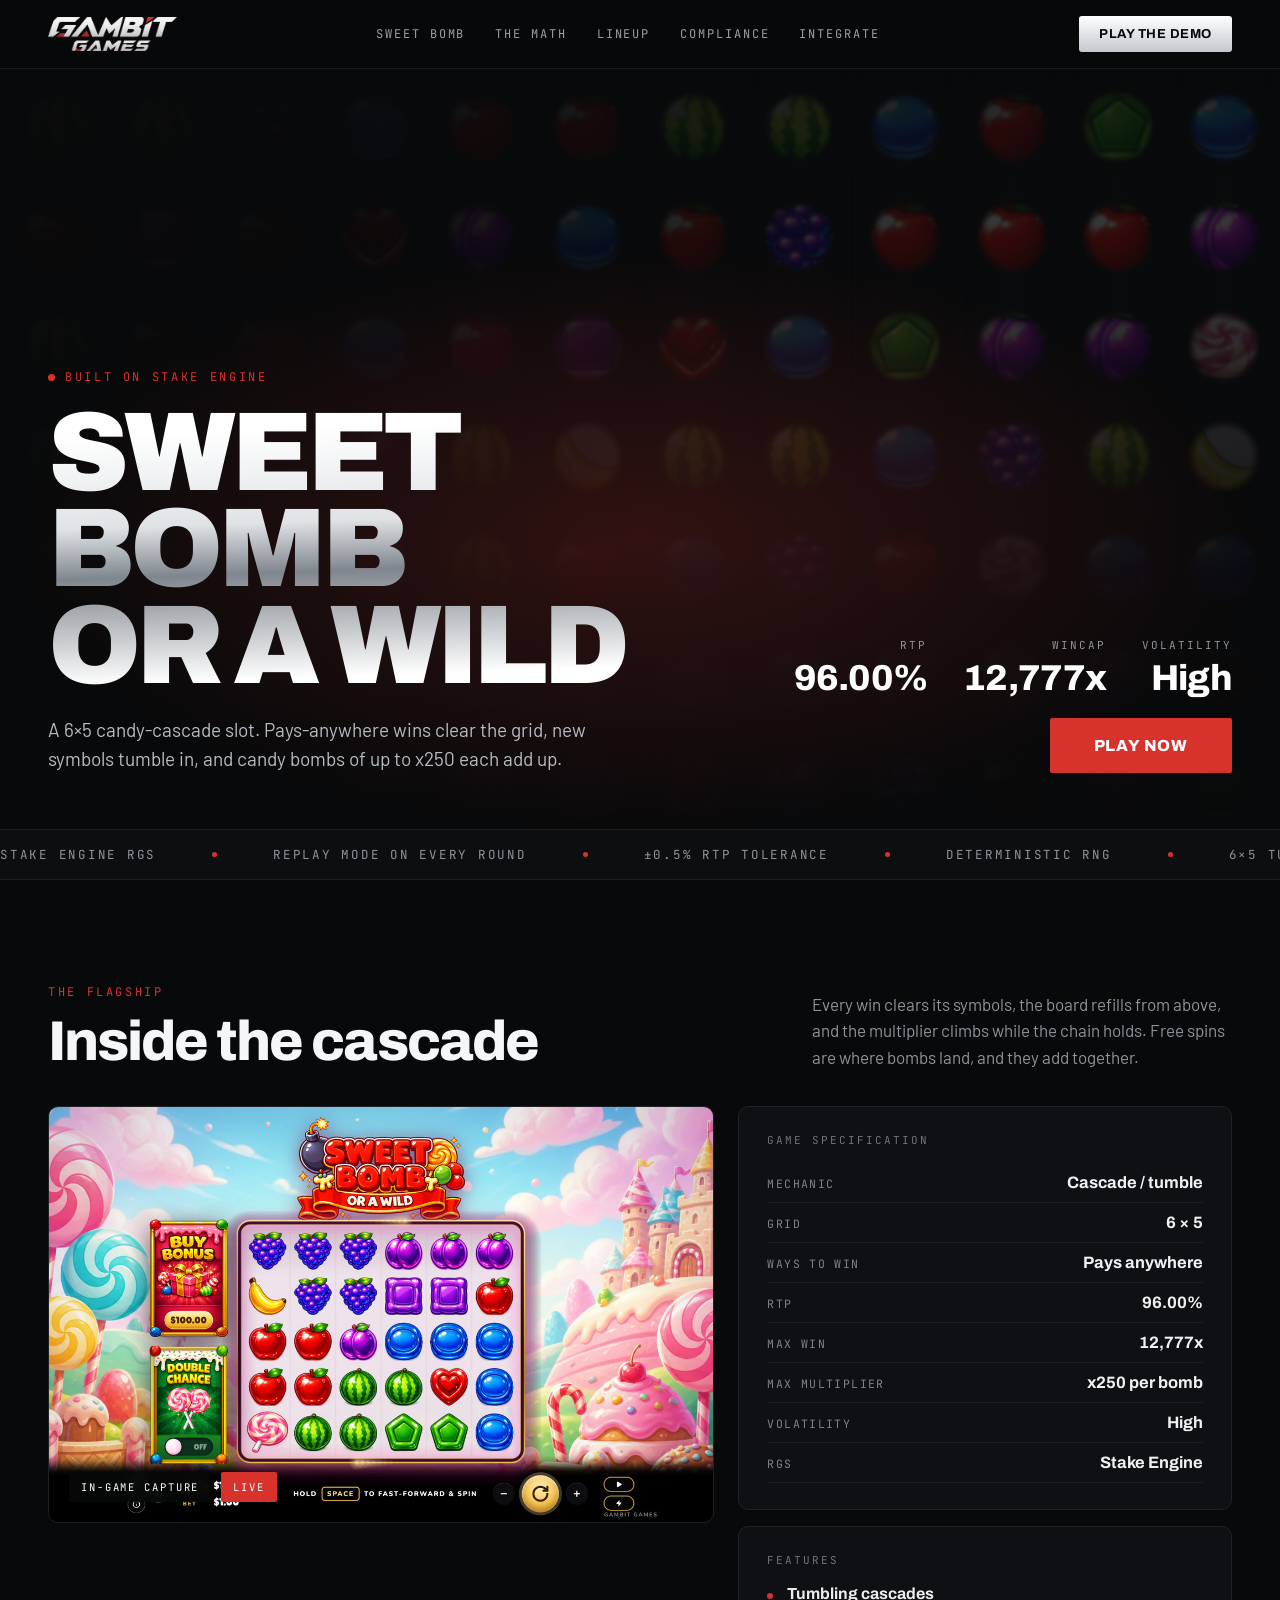
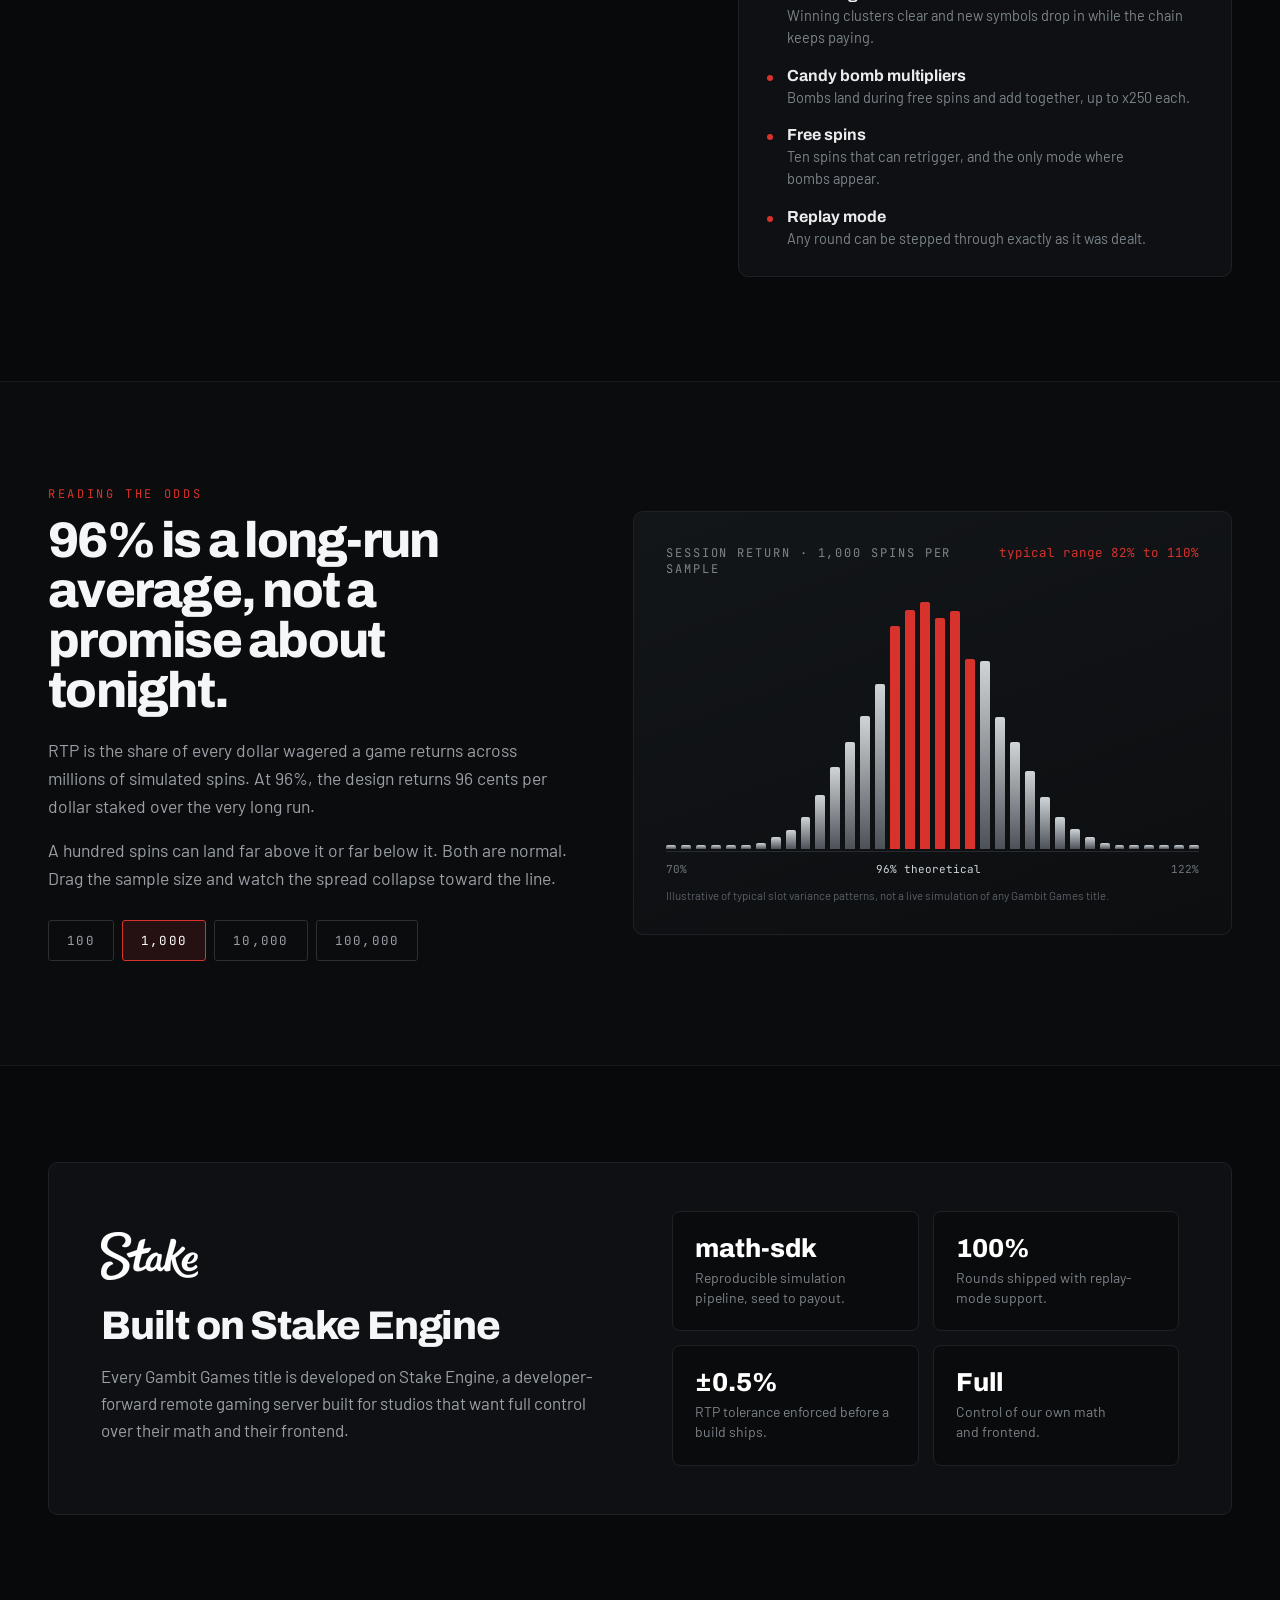
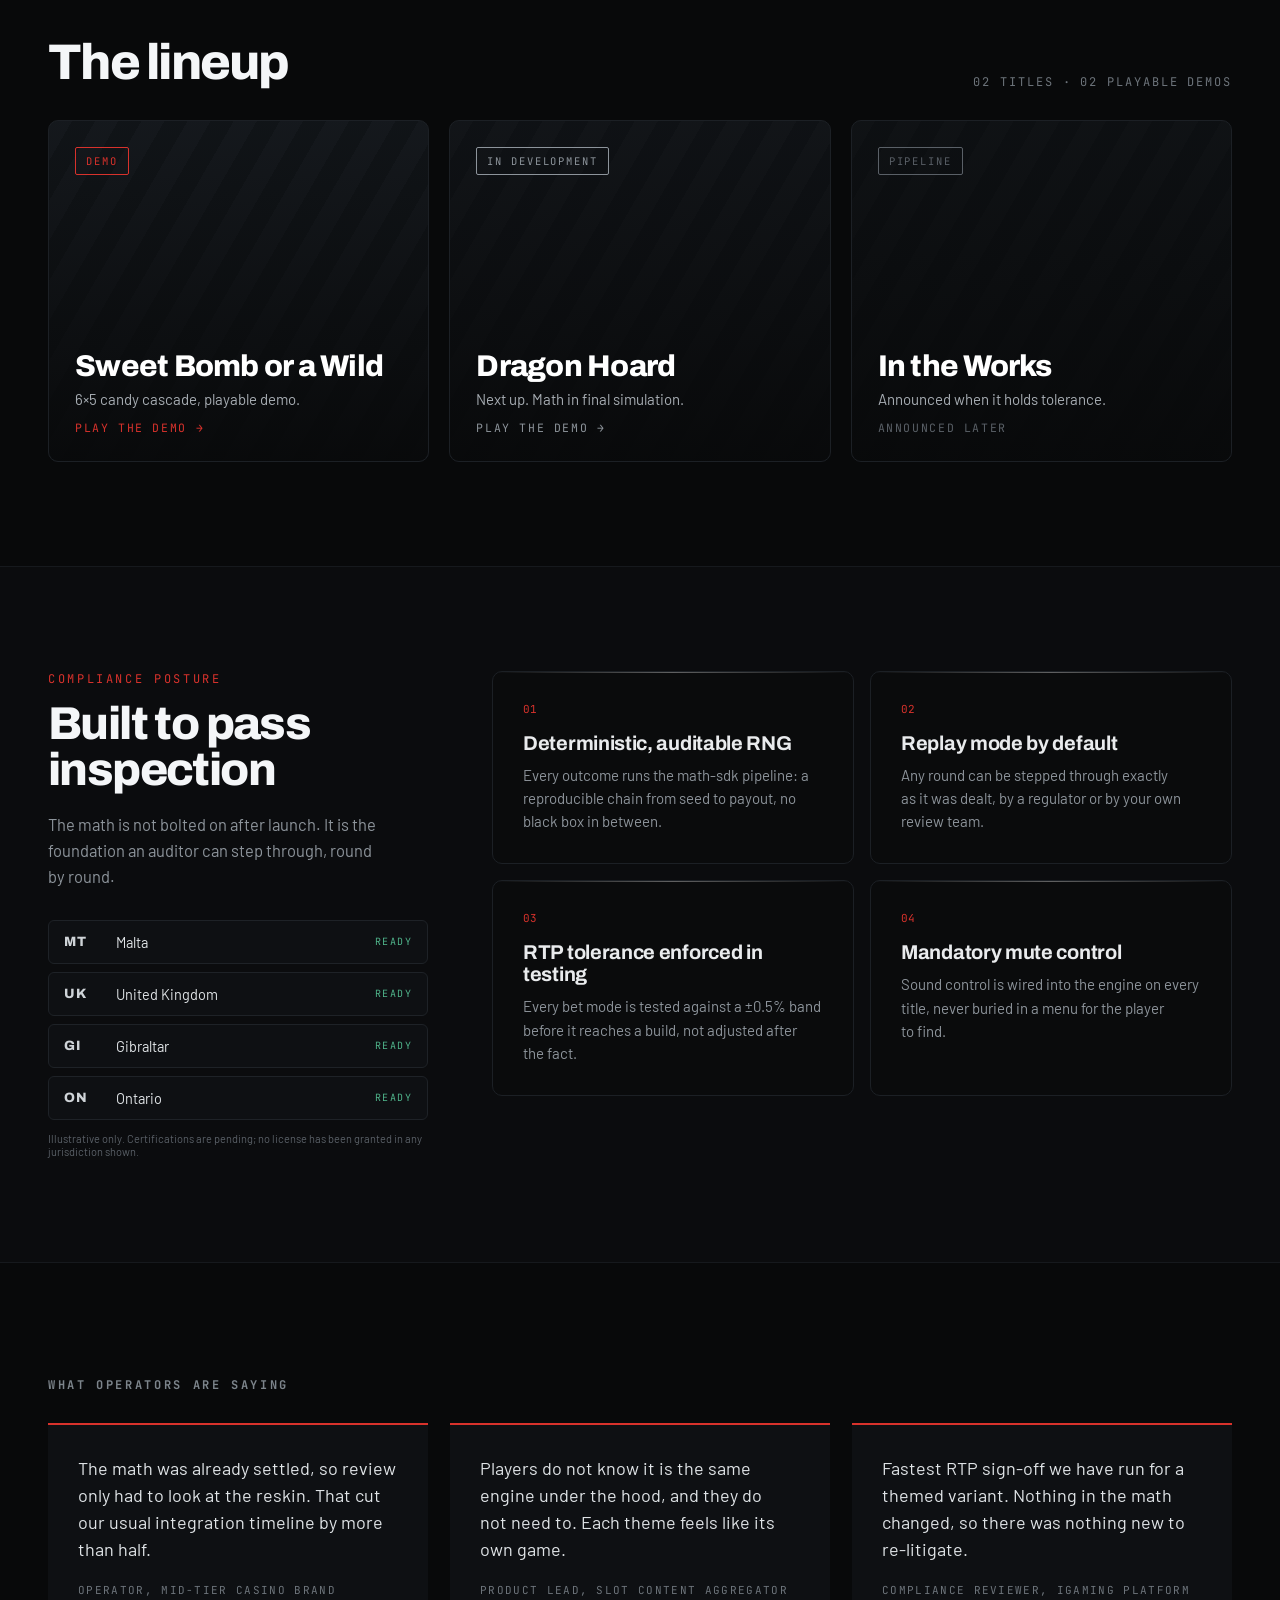
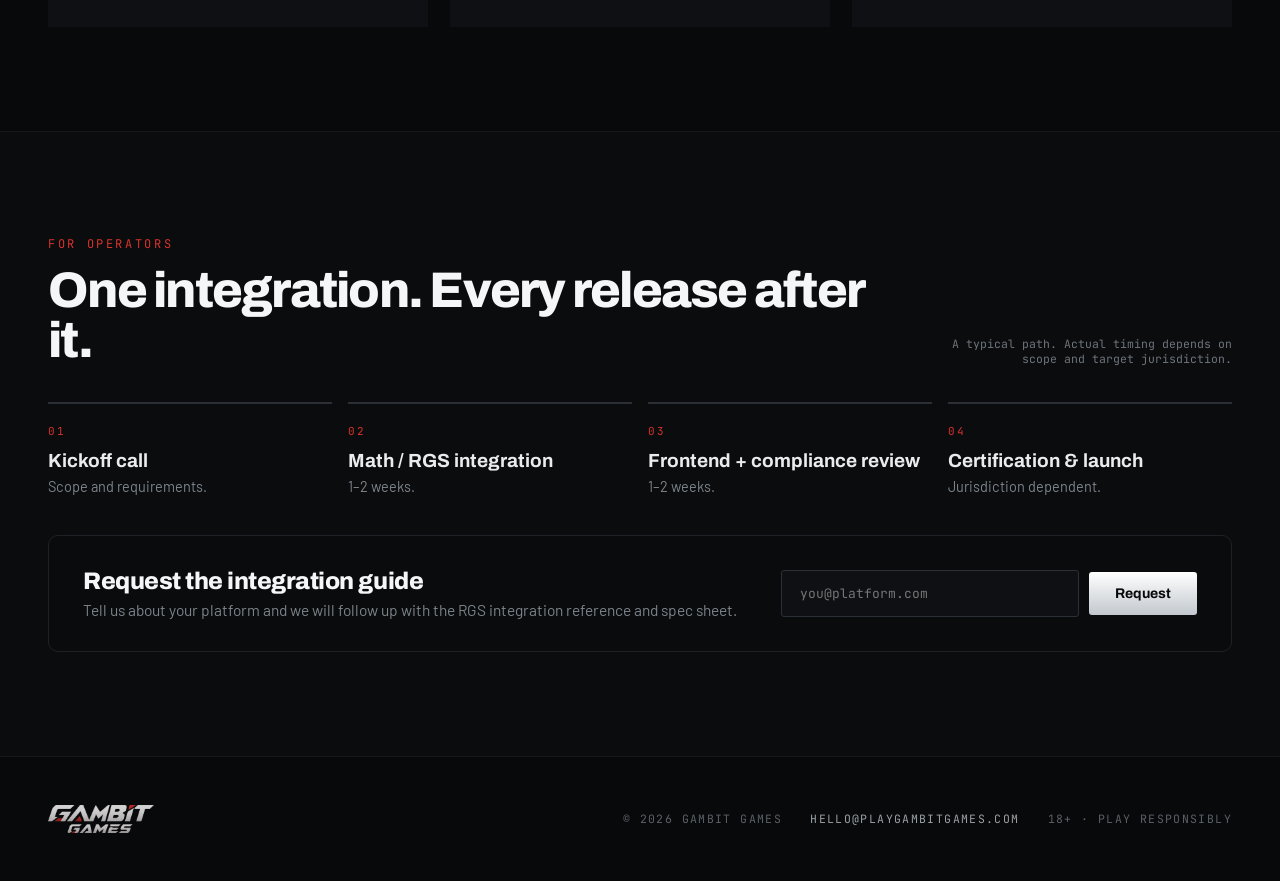
==== index.html @ 7223f5ac "Close the ticker's wide-viewport gap and stop the return range rounding up The marquee wrapped by sh" ====
<!doctype html>
<html lang="en">
<head>
  <meta charset="UTF-8">
  <meta name="viewport" content="width=device-width, initial-scale=1.0">
  <title>Sweet Bomb or a Wild: 6x5 Candy Cascade Slot | Gambit Games</title>
  <meta name="description" content="Gambit Games is a slot studio building on Stake Engine. Play the demo of Sweet Bomb or a Wild, a 6x5 candy cascade slot with 96.00% RTP and a 12,777x max win.">

  <!-- The site serves from the apex domain, so the canonical is pinned to the
       trailing-slash form used in sitemap.xml. -->
  <link rel="canonical" href="https://playgambitgames.com/">

  <meta property="og:title" content="Sweet Bomb or a Wild: 6x5 Candy Cascade Slot | Gambit Games">
  <meta property="og:description" content="Gambit Games is a slot studio building on Stake Engine. Play the demo of Sweet Bomb or a Wild, a 6x5 candy cascade slot with 96.00% RTP and a 12,777x max win.">
  <meta property="og:type" content="website">
  <meta property="og:url" content="https://playgambitgames.com/">
  <meta property="og:site_name" content="Gambit Games">
  <meta property="og:image" content="https://playgambitgames.com/assets/img/og.png">
  <meta property="og:image:width" content="1200">
  <meta property="og:image:height" content="630">
  <meta property="og:image:alt" content="The Gambit Games wordmark on a dark grid, above the line: engineering the next generation of Stake Engine slots.">
  <meta name="twitter:card" content="summary_large_image">
  <meta name="twitter:title" content="Sweet Bomb or a Wild: 6x5 Candy Cascade Slot | Gambit Games">
  <meta name="twitter:description" content="Gambit Games is a slot studio building on Stake Engine. Play the demo of Sweet Bomb or a Wild, a 6x5 candy cascade slot with 96.00% RTP and a 12,777x max win.">
  <meta name="twitter:image" content="https://playgambitgames.com/assets/img/og.png">
  <meta name="twitter:image:alt" content="The Gambit Games wordmark on a dark grid, above the line: engineering the next generation of Stake Engine slots.">
  <link rel="icon" type="image/svg+xml" href="/assets/img/favicon.svg">
  <link rel="icon" type="image/png" sizes="16x16" href="/assets/img/favicon-16.png">
  <link rel="icon" type="image/png" sizes="32x32" href="/assets/img/favicon-32.png">
  <link rel="icon" type="image/png" sizes="48x48" href="/assets/img/favicon-48.png">
  <link rel="apple-touch-icon" sizes="180x180" href="/assets/img/apple-touch-icon.png">
  <link rel="preconnect" href="https://fonts.googleapis.com">
  <link rel="preconnect" href="https://fonts.gstatic.com" crossorigin>

  <!-- LCP preload. Measured with a buffered PerformanceObserver: the largest
       contentful paint is a .reel-sym tile in the hero, whose background is a
       slice of this capture. The preload scanner cannot see it, because the
       URL only appears when the inline script builds the reels, so without
       this hint the request queues behind the render-blocking font sheet. -->
  <link rel="preload" as="image" href="/assets/img/sweet-bomb-live-capture.jpg" fetchpriority="high">

  <link href="https://fonts.googleapis.com/css2?family=Archivo:wght@500;600;700;800;900&family=Barlow:wght@400;500;600&family=JetBrains+Mono:wght@400;500;700&display=swap" rel="stylesheet">
  <style>
    /* ============================================================
       Base
       The design does not set a global box-sizing, so this page
       keeps the default content-box. "max-width:1440px" plus
       "padding:0 48px" therefore means 1440px of content inside
       48px gutters, exactly as the design renders it.
       ============================================================ */
    body { margin:0; background:#08090a; font-family:'Barlow',system-ui,sans-serif; }
    a { color:#d8322c; text-decoration:none; }
    a:hover { color:#f0554f; }
    img { display:block; }

    :focus-visible { outline:2px solid #f0554f; outline-offset:3px; }

    /* Height of the sticky header at each breakpoint. Anchored sections use it
       so a nav jump does not park the section heading underneath the header.
       Affects scroll landing only, never layout. */
    :root { --hdr-h:69px; }
    #game, #odds, #lineup, #compliance, #integrate { scroll-margin-top:calc(var(--hdr-h) + 16px); }

    .vh {
      position:absolute; width:1px; height:1px; margin:-1px; padding:0;
      overflow:hidden; clip:rect(0 0 0 0); clip-path:inset(50%);
      white-space:nowrap; border:0;
    }

    /* ============================================================
       Keyframes
       ============================================================ */
    @keyframes roll { from { transform:translateY(0); } to { transform:translateY(-50%); } }
    @keyframes drift { 0%,100% { transform:translate3d(0,0,0) scale(1); } 50% { transform:translate3d(-3%,2%,0) scale(1.08); } }
    @keyframes rise { from { opacity:0; transform:translateY(26px); } to { opacity:1; transform:translateY(0); } }
    @keyframes blink { 0%,100% { opacity:1; } 50% { opacity:.25; } }
    /* -25% is one of the ticker rail's four identical copies, so the wrap lands
       on itself. Tied to the copy count in the markup: 100 divided by copies. */
    @keyframes marquee { from { transform:translateX(0); } to { transform:translateX(-25%); } }
    @keyframes growbar { from { transform:scaleY(.04); } to { transform:scaleY(1); } }
    @keyframes pop { from { opacity:0; transform:scale(.5); } to { opacity:1; transform:scale(1); } }
    @keyframes sweep { 0% { transform:translateX(-100%); } 100% { transform:translateX(100%); } }

    /* ============================================================
       Shared
       ============================================================ */
    .page { background:#08090a; color:#e9ebed; min-height:100vh; }
    .wrap { max-width:1440px; margin:0 auto; }

    .eyebrow {
      font-family:'JetBrains Mono',monospace; font-size:12px; letter-spacing:.22em;
      text-transform:uppercase; color:#d8322c; margin-bottom:14px;
    }

    /* ============================================================
       SECTION: Nav
       ============================================================ */
    .hdr {
      position:sticky; top:0; z-index:50; background:rgba(8,9,10,.86);
      backdrop-filter:blur(14px); border-bottom:1px solid #16191d;
    }
    .hdr-inner {
      max-width:1440px; margin:0 auto; padding:16px 48px;
      display:flex; align-items:center; justify-content:space-between;
    }
    .hdr-mark { height:34px; width:auto; }
    .nav-links {
      display:flex; gap:30px; font-family:'JetBrains Mono',monospace; font-size:12px;
      letter-spacing:.16em; text-transform:uppercase; color:#9aa0a6;
    }
    .nav-link { color:inherit; }
    .nav-link:hover { color:#ffffff; }
    .nav-cta {
      font-family:'Archivo',sans-serif; font-weight:700; font-size:13px; letter-spacing:.04em;
      text-transform:uppercase; color:#08090a; background:linear-gradient(180deg,#ffffff,#c2c8ce);
      padding:11px 20px; border-radius:3px; transition:transform .25s, box-shadow .25s;
    }
    .nav-cta:hover {
      transform:translateY(-2px); box-shadow:0 12px 30px rgba(255,255,255,.14); color:#08090a;
    }

    /* ============================================================
       SECTION: Hero
       ============================================================ */
    .hero { position:relative; height:760px; overflow:hidden; }
    .hero-reels {
      position:absolute; inset:0; display:grid; grid-template-columns:repeat(12,1fr);
      gap:6px; padding:6px; opacity:.5; filter:blur(1.2px) saturate(.85);
    }
    .reel {
      overflow:hidden; position:relative; background:#0c0f12;
      border-left:1px solid #191d22; border-right:1px solid #191d22;
      box-shadow:inset 0 0 34px rgba(0,0,0,.8);
    }
    .reel-strip { display:flex; flex-direction:column; gap:6px; animation:roll linear infinite; }
    .reel-cell { height:104px; display:grid; place-items:center; background:transparent; }
    .reel-sym {
      background-repeat:no-repeat; border-radius:14px;
      mask-image:radial-gradient(circle at 50% 50%, #000 54%, transparent 72%);
      -webkit-mask-image:radial-gradient(circle at 50% 50%, #000 54%, transparent 72%);
    }
    .hero-veil-a { position:absolute; inset:0; background:linear-gradient(180deg,rgba(8,9,10,.72) 0%,rgba(8,9,10,.5) 24%,rgba(8,9,10,.97) 72%); }
    .hero-veil-b { position:absolute; inset:0; background:linear-gradient(100deg,rgba(8,9,10,.94) 22%,rgba(8,9,10,.55) 48%,rgba(8,9,10,.2) 70%); }
    .hero-veil-c { position:absolute; inset:0; background:radial-gradient(70% 55% at 50% 62%, rgba(216,50,44,.2), transparent 70%); animation:drift 16s ease-in-out infinite; }

    .hero-foot { position:absolute; left:0; right:0; bottom:56px; }
    .hero-inner {
      max-width:1440px; margin:0 auto; padding:0 48px;
      display:flex; align-items:flex-end; justify-content:space-between; gap:48px;
    }
    .hero-copy { animation:rise 1s ease-out both; min-width:0; }
    .hero-eyebrow {
      display:flex; align-items:center; gap:10px; font-family:'JetBrains Mono',monospace;
      font-size:12px; letter-spacing:.22em; text-transform:uppercase; color:#d8322c; margin-bottom:20px;
    }
    .hero-dot { width:7px; height:7px; border-radius:50%; background:#d8322c; animation:blink 1.8s ease-in-out infinite; flex:none; }
    .hero-title {
      margin:0; font-family:'Archivo',sans-serif; font-weight:900; font-size:112px; line-height:.86;
      letter-spacing:-.045em; text-transform:uppercase;
      background:linear-gradient(178deg,#ffffff 10%,#dfe3e6 40%,#7f868d 56%,#ffffff 90%);
      -webkit-background-clip:text; background-clip:text; color:transparent; max-width:820px;
    }
    .hero-sub { margin:22px 0 0; font-size:19px; line-height:1.5; color:#b6bcc2; max-width:560px; text-wrap:pretty; }
    .hero-side { display:flex; flex-direction:column; gap:20px; align-items:flex-end; }
    .hero-stats { display:flex; gap:36px; }
    .hero-stat { text-align:right; }
    .hero-stat-k {
      font-family:'JetBrains Mono',monospace; font-size:11px; letter-spacing:.18em;
      text-transform:uppercase; color:#8d949b; margin-bottom:6px;
    }
    .hero-stat-v { font-family:'Archivo',sans-serif; font-weight:800; font-size:36px; letter-spacing:-.02em; color:#ffffff; }
    .hero-cta {
      font-family:'Archivo',sans-serif; font-weight:800; font-size:16px; letter-spacing:.05em;
      text-transform:uppercase; color:#ffffff; background:#d8322c; padding:19px 44px;
      border-radius:2px; transition:transform .25s, box-shadow .25s; white-space:nowrap;
    }
    .hero-cta:hover { transform:translateY(-3px); box-shadow:0 18px 44px rgba(216,50,44,.42); color:#ffffff; }

    /* ============================================================
       SECTION: Ticker
       ============================================================ */
    .ticker { background:#0c0e10; border-top:1px solid #1a1d21; border-bottom:1px solid #1a1d21; overflow:hidden; padding:16px 0; }
    .ticker-rail { display:flex; gap:0; width:max-content; animation:marquee 48s linear infinite; }
    .ticker-item {
      display:flex; align-items:center; gap:56px; padding-right:56px;
      font-family:'JetBrains Mono',monospace; font-size:12.5px; letter-spacing:.14em;
      text-transform:uppercase; color:#8d949b; white-space:nowrap;
    }
    .ticker-dot { width:5px; height:5px; background:#d8322c; border-radius:50%; display:inline-block; flex:none; }

    /* ============================================================
       SECTION: Featured game
       ============================================================ */
    .sec-game { padding:104px 48px; }
    .game-head { display:flex; align-items:flex-end; justify-content:space-between; margin-bottom:36px; gap:48px; }
    .game-head-l { min-width:0; }
    .game-h2 { margin:0; font-family:'Archivo',sans-serif; font-weight:800; font-size:56px; line-height:1; letter-spacing:-.035em; color:#f4f6f8; }
    .game-head-p { margin:0; font-size:17px; line-height:1.55; color:#8d949b; max-width:420px; text-wrap:pretty; }
    .game-grid { display:grid; grid-template-columns:1.35fr 1fr; gap:24px; align-items:stretch; }
    .game-shot {
      position:relative; border:1px solid #1e2227; border-radius:10px; overflow:hidden;
      background:#0c0e10; aspect-ratio:1200/750; align-self:start;
    }
    .game-shot img { width:100%; height:100%; object-fit:contain; }
    .shot-tags { position:absolute; left:20px; bottom:20px; display:flex; gap:10px; align-items:center; }
    .shot-tag {
      font-family:'JetBrains Mono',monospace; font-size:10.5px; letter-spacing:.18em;
      text-transform:uppercase; color:#ffffff; background:rgba(8,9,10,.78);
      backdrop-filter:blur(6px); padding:8px 12px; border-radius:2px;
    }
    .shot-tag--live { background:#d8322c; backdrop-filter:none; }
    .game-side { display:flex; flex-direction:column; gap:16px; }
    .card { border:1px solid #1e2227; border-radius:10px; background:#0e1013; padding:26px 28px; }
    .card-label {
      font-family:'JetBrains Mono',monospace; font-size:11px; letter-spacing:.18em;
      text-transform:uppercase; color:#6d747b;
    }
    .spec-card .card-label { margin-bottom:16px; }
    .spec-rows { display:flex; flex-direction:column; }
    .spec-row { display:flex; justify-content:space-between; align-items:baseline; border-bottom:1px solid #191d21; padding:11px 0; gap:16px; }
    .spec-k { font-family:'JetBrains Mono',monospace; font-size:11.5px; letter-spacing:.12em; text-transform:uppercase; color:#7c848b; }
    .spec-v { font-family:'Archivo',sans-serif; font-weight:700; font-size:16.5px; color:#eef0f2; }
    .feat-card { flex:1; display:flex; flex-direction:column; gap:18px; }
    .feat { display:grid; grid-template-columns:auto 1fr; gap:14px; align-items:start; }
    .feat-dot { width:6px; height:6px; border-radius:50%; background:#d8322c; margin-top:8px; }
    .feat-t { font-family:'Archivo',sans-serif; font-weight:700; font-size:16px; color:#e9ebed; margin-bottom:3px; }
    .feat-d { font-size:14.5px; line-height:1.5; color:#7c848b; text-wrap:pretty; }

    /* ============================================================
       SECTION: Reading the odds
       ============================================================ */
    .sec-odds { background:#0b0c0e; border-top:1px solid #16191d; border-bottom:1px solid #16191d; }
    .odds-inner { padding:104px 48px; display:grid; grid-template-columns:1fr 1.15fr; gap:64px; align-items:center; }
    .odds-h2 { margin:0 0 20px; font-family:'Archivo',sans-serif; font-weight:800; font-size:50px; line-height:1; letter-spacing:-.035em; color:#f4f6f8; }
    .odds-p { margin:0 0 16px; font-size:17.5px; line-height:1.6; color:#9aa0a6; text-wrap:pretty; }
    .odds-p--last { margin:0 0 28px; }
    .picker { display:flex; gap:8px; flex-wrap:wrap; }
    .pick {
      font-family:'JetBrains Mono',monospace; font-size:12.5px; letter-spacing:.1em;
      padding:11px 18px; border-radius:3px; cursor:pointer;
      border:1px solid #2b3036; background:transparent; color:#9aa0a6;
      transition:border-color .25s;
    }
    .pick.is-on { border-color:#d8322c; background:rgba(216,50,44,.12); color:#ffffff; }
    .pick:hover { border-color:#6a7178; }
    .pick.is-on:hover { border-color:#d8322c; }

    .chart { border:1px solid #1e2227; border-radius:10px; background:linear-gradient(160deg,#131619,#0c0e10); padding:32px; }
    .chart-head { display:flex; justify-content:space-between; align-items:baseline; margin-bottom:22px; gap:16px; }
    .chart-head-l { font-family:'JetBrains Mono',monospace; font-size:12px; letter-spacing:.16em; text-transform:uppercase; color:#7c848b; }
    .chart-head-r { font-family:'JetBrains Mono',monospace; font-size:12.5px; color:#d8322c; white-space:nowrap; }
    .bars { height:250px; display:flex; align-items:flex-end; gap:5px; border-bottom:1px solid #262b31; padding-bottom:2px; }
    .bar { flex:1; border-radius:2px 2px 0 0; transition:height 1.5s cubic-bezier(.37,0,.28,1), background 1.5s ease; }
    .chart-axis { display:flex; justify-content:space-between; font-family:'JetBrains Mono',monospace; font-size:11px; color:#6d747b; margin-top:10px; }
    .chart-axis-mid { color:#cfd4d8; }
    .chart-note { margin-top:12px; font-size:11.5px; color:#5a6067; text-wrap:pretty; }

    /* ============================================================
       SECTION: Stake Engine
       ============================================================ */
    .sec-engine { padding:96px 48px; }
    .engine-card {
      display:grid; grid-template-columns:1fr 1fr; gap:64px; align-items:center;
      border:1px solid #1e2227; border-radius:10px; background:#0e1013; padding:48px 52px;
    }
    .engine-logo { height:48px; width:auto; margin-bottom:26px; }
    .engine-h2 { margin:0 0 16px; font-family:'Archivo',sans-serif; font-weight:800; font-size:40px; line-height:1.02; letter-spacing:-.03em; color:#f4f6f8; }
    .engine-p { margin:0; font-size:17px; line-height:1.6; color:#9aa0a6; text-wrap:pretty; }
    .engine-facts { display:grid; grid-template-columns:1fr 1fr; gap:14px; }
    .fact { border:1px solid #1e2227; border-radius:8px; background:#0a0b0c; padding:22px; transition:transform .3s, border-color .3s; }
    .fact:hover { transform:translateY(-4px); border-color:#3a4046; }
    .fact-v { font-family:'Archivo',sans-serif; font-weight:800; font-size:26px; color:#ffffff; margin-bottom:6px; }
    .fact-k { font-size:14px; line-height:1.45; color:#7c848b; text-wrap:pretty; }

    /* ============================================================
       SECTION: Lineup
       ============================================================ */
    .sec-lineup { padding:24px 48px 104px; }
    .lineup-head { display:flex; align-items:flex-end; justify-content:space-between; margin-bottom:30px; gap:24px; }
    .lineup-h2 { margin:0; font-family:'Archivo',sans-serif; font-weight:800; font-size:50px; letter-spacing:-.035em; color:#f4f6f8; }
    .lineup-count { font-family:'JetBrains Mono',monospace; font-size:12px; letter-spacing:.16em; text-transform:uppercase; color:#6d747b; }
    .lineup-grid { display:grid; grid-template-columns:repeat(3,1fr); gap:20px; }
    .lineup-card {
      position:relative; height:340px; border-radius:10px; overflow:hidden;
      border:1px solid #1c2025;
      transition:transform .35s cubic-bezier(.2,.8,.3,1), border-color .35s;
    }
    /* Only cards that actually link anywhere get the pointer, so the pipeline
       card does not advertise a click it cannot honour. color:inherit, repeated
       on :hover, keeps the global "a" and "a:hover" rules from repainting the
       card contents red. */
    a.lineup-card { display:block; cursor:pointer; color:inherit; }
    a.lineup-card:hover { color:inherit; }
    .lineup-card:hover { transform:translateY(-8px); border-color:#4a5158; }
    .lineup-veil { position:absolute; inset:0; background:linear-gradient(180deg,rgba(8,9,10,.15),rgba(8,9,10,.95)); }
    .lineup-body {
      position:relative; padding:26px; height:100%; box-sizing:border-box;
      display:flex; flex-direction:column; justify-content:space-between;
    }
    .lineup-tag {
      align-self:flex-start; font-family:'JetBrains Mono',monospace; font-size:10.5px;
      letter-spacing:.18em; text-transform:uppercase; border:1px solid currentColor;
      padding:6px 10px; border-radius:2px;
    }
    .lineup-t { margin:0 0 8px; font-family:'Archivo',sans-serif; font-weight:800; font-size:30px; letter-spacing:-.025em; color:#ffffff; }
    .lineup-d { margin:0 0 12px; font-size:15px; color:#a7adb3; text-wrap:pretty; }
    .lineup-cta { font-family:'JetBrains Mono',monospace; font-size:11.5px; letter-spacing:.14em; text-transform:uppercase; }

    /* ============================================================
       SECTION: Compliance
       ============================================================ */
    .sec-comp { background:#0b0c0e; border-top:1px solid #16191d; border-bottom:1px solid #16191d; }
    .comp-inner { padding:104px 48px; }
    .comp-grid { display:grid; grid-template-columns:380px 1fr; gap:64px; }
    .comp-h2 { margin:0 0 18px; font-family:'Archivo',sans-serif; font-weight:800; font-size:46px; line-height:1; letter-spacing:-.035em; color:#f4f6f8; }
    .comp-p { margin:0; font-size:16.5px; line-height:1.6; color:#8d949b; text-wrap:pretty; }
    .certs { margin-top:30px; display:flex; flex-direction:column; gap:8px; }
    .cert {
      display:grid; grid-template-columns:38px 1fr auto; align-items:center; gap:14px;
      border:1px solid #1e2227; border-radius:6px; padding:12px 15px; background:#0e1013;
      transition:border-color .3s;
    }
    .cert:hover { border-color:#3a4046; }
    .cert-code { font-family:'Archivo',sans-serif; font-weight:800; font-size:13.5px; letter-spacing:.06em; color:#cfd4d8; }
    .cert-name { font-size:14.5px; color:#dfe3e6; }
    .cert-ready { font-family:'JetBrains Mono',monospace; font-size:10px; letter-spacing:.14em; text-transform:uppercase; color:#4fb38a; }
    .comp-note { margin-top:12px; font-size:11px; color:#5a6067; text-wrap:pretty; }
    .pillars { display:grid; grid-template-columns:1fr 1fr; gap:16px; align-content:start; }
    .pillar {
      border:1px solid #1c2025; border-radius:10px; background:#0a0b0c; padding:30px;
      position:relative; overflow:hidden; transition:transform .3s, border-color .3s;
    }
    .pillar:hover { transform:translateY(-4px); border-color:#3a4046; }
    .pillar-sweep {
      position:absolute; top:0; left:0; right:0; height:1px;
      background:linear-gradient(90deg,transparent,rgba(255,255,255,.35),transparent);
      animation:sweep 3.6s linear infinite;
    }
    .pillar-n { font-family:'JetBrains Mono',monospace; font-size:11px; color:#d8322c; margin-bottom:16px; }
    .pillar-t { margin:0 0 10px; font-family:'Archivo',sans-serif; font-weight:700; font-size:20px; letter-spacing:-.015em; color:#e9ebed; }
    .pillar-d { margin:0; font-size:15px; line-height:1.55; color:#8d949b; text-wrap:pretty; }

    /* ============================================================
       SECTION: Operators
       ============================================================ */
    .sec-ops { padding:104px 48px; }
    .ops-label { font-family:'JetBrains Mono',monospace; font-size:12px; letter-spacing:.22em; text-transform:uppercase; color:#7c848b; margin-bottom:30px; }
    .ops-grid { display:grid; grid-template-columns:repeat(3,1fr); gap:22px; }
    .quote {
      border-top:2px solid #d8322c; background:#0e1013; padding:30px;
      display:flex; flex-direction:column; gap:20px; margin:0;
      transition:background .3s, transform .3s;
    }
    .quote:hover { background:#131619; transform:translateY(-4px); }
    .quote-t { margin:0; font-size:18px; line-height:1.5; color:#dfe3e6; text-wrap:pretty; }
    .quote-a { font-family:'JetBrains Mono',monospace; font-size:11px; letter-spacing:.12em; text-transform:uppercase; color:#6d747b; }

    /* ============================================================
       SECTION: Integrate
       ============================================================ */
    .sec-int { background:#0b0c0e; border-top:1px solid #16191d; }
    .int-inner { padding:104px 48px; }
    .int-head { display:flex; align-items:flex-end; justify-content:space-between; margin-bottom:36px; gap:48px; }
    .int-head-l { min-width:0; }
    .int-h2 { margin:0; font-family:'Archivo',sans-serif; font-weight:800; font-size:50px; line-height:1; letter-spacing:-.035em; color:#f4f6f8; }
    .int-head-note { font-family:'JetBrains Mono',monospace; font-size:11.5px; color:#6d747b; max-width:280px; text-align:right; }
    .int-steps { display:grid; grid-template-columns:repeat(4,1fr); gap:16px; margin-bottom:40px; }
    .step { border-top:2px solid #2b3036; padding:20px 0 0; transition:border-color .3s; }
    .step:hover { border-color:#d8322c; }
    .step-n { font-family:'JetBrains Mono',monospace; font-size:11px; letter-spacing:.16em; color:#d8322c; margin-bottom:12px; }
    .step-t { margin:0 0 6px; font-family:'Archivo',sans-serif; font-weight:700; font-size:19px; color:#e9ebed; }
    .step-d { margin:0; font-size:14.5px; color:#7c848b; }
    .int-card {
      display:grid; grid-template-columns:1fr auto; gap:32px; align-items:center;
      border:1px solid #1e2227; border-radius:10px; background:#0a0b0c; padding:32px 34px;
    }
    .int-card-h3 { margin:0 0 6px; font-family:'Archivo',sans-serif; font-weight:800; font-size:24px; letter-spacing:-.02em; color:#f4f6f8; }
    .int-card-p { margin:0; font-size:15.5px; color:#7c848b; }
    .int-form { display:flex; gap:10px; align-items:center; margin:0; }
    .int-input {
      border:1px solid #2b3036; background:#0e1013; border-radius:3px; padding:14px 18px;
      font-family:'JetBrains Mono',monospace; font-size:13px; color:#e9ebed;
      min-width:260px;
    }
    .int-input:focus { border-color:#6a7178; }
    .int-input:focus-visible { border-color:#6a7178; }
    .int-btn {
      font-family:'Archivo',sans-serif; font-weight:700; font-size:14px; color:#08090a;
      background:linear-gradient(180deg,#ffffff,#c2c8ce); padding:14px 26px; border-radius:3px;
      cursor:pointer; transition:transform .25s; border:0; white-space:nowrap;
    }
    .int-btn:hover { transform:translateY(-2px); }
    /* The handoff confirmation is a third child of the card spanning both of its
       columns, so it can never widen the auto-sized form column. It stays
       display:none until the mail client is opened, so the card at rest is the
       design untouched. */
    .int-status {
      grid-column:1 / -1; margin:0;
      font-family:'JetBrains Mono',monospace; font-size:12px; line-height:1.6; color:#9aa0a6;
    }
    .int-status a { color:#cfd4d8; text-decoration:underline; }
    .int-status a:hover { color:#ffffff; }

    /* ============================================================
       SECTION: Footer
       ============================================================ */
    .ftr { background:#08090a; border-top:1px solid #16191d; }
    .ftr-inner { max-width:1440px; margin:0 auto; padding:48px; display:flex; align-items:center; justify-content:space-between; gap:32px; }
    .ftr-mark { height:28px; width:auto; opacity:.85; }
    .ftr-meta {
      font-family:'JetBrains Mono',monospace; font-size:11.5px; letter-spacing:.12em;
      text-transform:uppercase; color:#5a6067; display:flex; gap:28px; align-items:center; flex-wrap:wrap;
    }
    .ftr-link { color:#9aa0a6; }
    .ftr-link:hover { color:#ffffff; }

    /* ============================================================
       Responsive
       Everything below only applies under 1200px, so the layout at
       1200px and wider is the design untouched.
       ============================================================ */
    @media (max-width:1199px) {
      .hdr-inner, .hero-inner, .ftr-inner { padding-left:32px; padding-right:32px; }
      .sec-game, .odds-inner, .sec-engine, .sec-lineup, .comp-inner, .sec-ops, .int-inner { padding-left:32px; padding-right:32px; }

      .hero { height:auto; overflow:hidden; }
      .hero-foot { position:relative; bottom:auto; padding:150px 0 64px; }
      .hero-title { font-size:clamp(44px, 9vw, 96px); }
      .hero-sub { font-size:18px; }

      .game-h2 { font-size:clamp(32px, 4.6vw, 56px); }
      .odds-h2, .lineup-h2, .int-h2 { font-size:clamp(30px, 4.2vw, 50px); }
      .comp-h2 { font-size:clamp(30px, 4vw, 46px); }
      .engine-h2 { font-size:clamp(28px, 3.4vw, 40px); }

      .game-grid { grid-template-columns:1fr; }
      .odds-inner { grid-template-columns:1fr; gap:48px; }
      .engine-card { grid-template-columns:1fr; gap:40px; padding:40px; }
      .comp-grid { grid-template-columns:1fr; gap:48px; }
      .int-steps { grid-template-columns:repeat(2,1fr); gap:24px 16px; }
      .int-card { grid-template-columns:1fr; gap:24px; }
      .int-form { flex-wrap:wrap; }
      .int-input { flex:1 1 240px; min-width:0; box-sizing:border-box; }
    }

    @media (max-width:1023px) {
      :root { --hdr-h:97px; }
      .hdr-inner { flex-wrap:wrap; row-gap:14px; }
      .nav-links { order:3; width:100%; gap:18px; flex-wrap:wrap; font-size:11px; }

      .lineup-grid { grid-template-columns:repeat(2,1fr); }
      .ops-grid { grid-template-columns:1fr; }
      .pillars { grid-template-columns:1fr; }
      .game-head { flex-direction:column; align-items:flex-start; gap:20px; }
      .int-head { flex-direction:column; align-items:flex-start; gap:20px; }
      .int-head-note { text-align:left; max-width:none; }
    }

    @media (max-width:899px) {
      .hero-inner { flex-direction:column; align-items:flex-start; gap:36px; }
      .hero-side { align-items:flex-start; width:100%; }
      .hero-stats { flex-wrap:wrap; gap:28px 36px; }
      .hero-stat { text-align:left; }
      .hero-foot { padding:130px 0 56px; }
    }

    @media (max-width:767px) {
      .hero-reels { grid-template-columns:repeat(6,1fr); }
      .reel:nth-child(n+7) { display:none; }
      .hero-stat-v { font-size:30px; }
      .lineup-grid { grid-template-columns:1fr; }
      .engine-facts { grid-template-columns:1fr; }
      .chart { padding:22px; }
      .bars { gap:2px; height:210px; }
      .chart-head { flex-direction:column; align-items:flex-start; gap:6px; }
    }

    @media (max-width:639px) {
      :root { --hdr-h:95px; }
      .hdr-inner, .hero-inner, .ftr-inner { padding-left:20px; padding-right:20px; }
      .sec-game, .odds-inner, .sec-engine, .sec-lineup, .comp-inner, .sec-ops, .int-inner { padding-left:20px; padding-right:20px; }
      .sec-game, .comp-inner, .sec-ops, .int-inner { padding-top:72px; padding-bottom:72px; }
      .odds-inner { padding-top:72px; padding-bottom:72px; }
      .sec-engine { padding-top:64px; padding-bottom:64px; }
      .sec-lineup { padding-bottom:72px; }
      .int-steps { grid-template-columns:1fr; }
      .engine-card { padding:28px; }
      .card { padding:22px 20px; }
      .pillar { padding:24px; }
      .quote { padding:24px; }
      .int-card { padding:24px 20px; }
      .ftr-inner { flex-direction:column; align-items:flex-start; gap:20px; }
      .ftr-meta { gap:10px 20px; }
      .hero-cta { padding:17px 32px; font-size:15px; }
      .nav-cta { padding:10px 14px; font-size:12px; }
    }

    @media (max-width:479px) {
      :root { --hdr-h:127px; }
      .hero-reels { grid-template-columns:repeat(5,1fr); }
      .reel:nth-child(n+6) { display:none; }
      .hero-foot { padding:110px 0 48px; }
      .bars { height:180px; }
      .pick { padding:10px 12px; font-size:11.5px; }
    }

    /* ============================================================
       Reduced motion
       ============================================================ */
    @media (prefers-reduced-motion: reduce) {
      *, *::before, *::after {
        animation-duration:.001ms !important;
        animation-iteration-count:1 !important;
        transition-duration:.001ms !important;
        transition-delay:0ms !important;
        scroll-behavior:auto !important;
      }
      .reel-strip, .hero-veil-c, .hero-dot, .ticker-rail, .pillar-sweep, .hero-copy { animation:none !important; }
      .hero-copy { opacity:1; transform:none; }
      .bar { transition:none !important; }
    }
  </style>

  <!-- ============================================================
       Structured data
       One graph, two nodes, so the game's publisher resolves against
       the organization by @id inside the same block.
       Every value here is stated somewhere on this page or in the
       repo. Nothing that cannot be sourced is asserted: there are no
       ratings, reviews, offers, awards or a release date, because
       none of those exist yet. The game is a playable demo built on
       Stake Engine, not a title released on Stake, and the wording
       below is careful to say only that.
       ============================================================ -->
  <script type="application/ld+json">
  {
    "@context": "https://schema.org",
    "@graph": [
      {
        "@type": "Organization",
        "@id": "https://playgambitgames.com/#organization",
        "name": "Gambit Games",
        "url": "https://playgambitgames.com/",
        "email": "hello@playgambitgames.com",
        "logo": {
          "@type": "ImageObject",
          "url": "https://playgambitgames.com/assets/img/gambit-wordmark.png",
          "width": 632,
          "height": 167
        }
      },
      {
        "@type": "VideoGame",
        "@id": "https://playgambitgames.com/#sweet-bomb-or-a-wild",
        "name": "Sweet Bomb or a Wild",
        "url": "https://playgambitgames.com/sweet-bomb-or-a-wild/",
        "description": "A 6x5 candy cascade slot built on Stake Engine. Pays-anywhere wins clear the grid, new symbols tumble in, and free-spin candy bombs worth up to x250 each add together. RTP 96.00%, max win 12,777x, high volatility. Playable as a browser demo.",
        "genre": ["Slot", "Casino"],
        "gamePlatform": "Web browser",
        "playMode": "SinglePlayer",
        "inLanguage": "en",
        "image": "https://playgambitgames.com/assets/img/sweet-bomb-live-capture.jpg",
        "publisher": { "@id": "https://playgambitgames.com/#organization" }
      }
    ]
  }
  </script>
</head>
<body>
<div class="page">

  <!-- SECTION: Nav -->
  <header class="hdr">
    <div class="hdr-inner">
      <a href="#top">
        <img class="hdr-mark"
             src="/assets/img/gambit-wordmark.png"
             srcset="/assets/img/gambit-wordmark.png 1x, /assets/img/gambit-wordmark@2x.png 2x"
             alt="Gambit Games" width="632" height="167">
      </a>
      <nav class="nav-links" aria-label="Primary">
        <a class="nav-link" href="#game">Sweet Bomb</a>
        <a class="nav-link" href="#odds">The math</a>
        <a class="nav-link" href="#lineup">Lineup</a>
        <a class="nav-link" href="#compliance">Compliance</a>
        <a class="nav-link" href="#integrate">Integrate</a>
      </nav>
      <a class="nav-cta" href="/sweet-bomb-or-a-wild/">Play the demo</a>
    </div>
  </header>

  <main id="top">

    <!-- SECTION: Hero -->
    <section class="hero">
      <div class="hero-reels" data-reels aria-hidden="true"></div>
      <div class="hero-veil-a" aria-hidden="true"></div>
      <div class="hero-veil-b" aria-hidden="true"></div>
      <div class="hero-veil-c" aria-hidden="true"></div>

      <div class="hero-foot">
        <div class="hero-inner">
          <div class="hero-copy">
            <div class="hero-eyebrow">
              <span class="hero-dot" aria-hidden="true"></span>
              Built on Stake Engine
            </div>
            <h1 class="hero-title">Sweet Bomb<br>or a Wild</h1>
            <p class="hero-sub">A 6×5 candy-cascade slot. Pays-anywhere wins clear the grid, new symbols tumble in, and candy bombs of up to x250 each add up.</p>
          </div>
          <div class="hero-side">
            <div class="hero-stats">
              <div class="hero-stat">
                <div class="hero-stat-k">RTP</div>
                <div class="hero-stat-v">96.00%</div>
              </div>
              <div class="hero-stat">
                <div class="hero-stat-k">Wincap</div>
                <div class="hero-stat-v">12,777x</div>
              </div>
              <div class="hero-stat">
                <div class="hero-stat-k">Volatility</div>
                <div class="hero-stat-v">High</div>
              </div>
            </div>
            <a class="hero-cta" href="/sweet-bomb-or-a-wild/">Play now</a>
          </div>
        </div>
      </div>
    </section>

    <!-- SECTION: Ticker
         Four copies of the same nine items. The wrap shifts the rail by exactly
         one copy, so the copies sitting behind that shift are what covers the
         viewport during the jump: three copies of a rail measuring about 2746px,
         so roughly 8.2k CSS px. Two copies covered only 2746px and left bare
         background past about 2747px, which is an ordinary 3440 ultrawide, or a
         1440 window at 50% browser zoom.
         Changing the number of copies means changing the shift in
         @keyframes marquee to match: it is 100 divided by the copy count. -->
    <div class="ticker">
      <div class="ticker-rail">
        <div class="ticker-item"><span>Stake Engine RGS</span><span class="ticker-dot" aria-hidden="true"></span></div>
        <div class="ticker-item"><span>Replay mode on every round</span><span class="ticker-dot" aria-hidden="true"></span></div>
        <div class="ticker-item"><span>±0.5% RTP tolerance</span><span class="ticker-dot" aria-hidden="true"></span></div>
        <div class="ticker-item"><span>Deterministic RNG</span><span class="ticker-dot" aria-hidden="true"></span></div>
        <div class="ticker-item"><span>6×5 tumbling reels</span><span class="ticker-dot" aria-hidden="true"></span></div>
        <div class="ticker-item"><span>Bombs to x250 each</span><span class="ticker-dot" aria-hidden="true"></span></div>
        <div class="ticker-item"><span>A pipeline of games</span><span class="ticker-dot" aria-hidden="true"></span></div>
        <div class="ticker-item"><span>A professional team</span><span class="ticker-dot" aria-hidden="true"></span></div>
        <div class="ticker-item"><span>One integration, every release</span><span class="ticker-dot" aria-hidden="true"></span></div>
        <div class="ticker-item" aria-hidden="true"><span>Stake Engine RGS</span><span class="ticker-dot"></span></div>
        <div class="ticker-item" aria-hidden="true"><span>Replay mode on every round</span><span class="ticker-dot"></span></div>
        <div class="ticker-item" aria-hidden="true"><span>±0.5% RTP tolerance</span><span class="ticker-dot"></span></div>
        <div class="ticker-item" aria-hidden="true"><span>Deterministic RNG</span><span class="ticker-dot"></span></div>
        <div class="ticker-item" aria-hidden="true"><span>6×5 tumbling reels</span><span class="ticker-dot"></span></div>
        <div class="ticker-item" aria-hidden="true"><span>Bombs to x250 each</span><span class="ticker-dot"></span></div>
        <div class="ticker-item" aria-hidden="true"><span>A pipeline of games</span><span class="ticker-dot"></span></div>
        <div class="ticker-item" aria-hidden="true"><span>A professional team</span><span class="ticker-dot"></span></div>
        <div class="ticker-item" aria-hidden="true"><span>One integration, every release</span><span class="ticker-dot"></span></div>
        <div class="ticker-item" aria-hidden="true"><span>Stake Engine RGS</span><span class="ticker-dot"></span></div>
        <div class="ticker-item" aria-hidden="true"><span>Replay mode on every round</span><span class="ticker-dot"></span></div>
        <div class="ticker-item" aria-hidden="true"><span>±0.5% RTP tolerance</span><span class="ticker-dot"></span></div>
        <div class="ticker-item" aria-hidden="true"><span>Deterministic RNG</span><span class="ticker-dot"></span></div>
        <div class="ticker-item" aria-hidden="true"><span>6×5 tumbling reels</span><span class="ticker-dot"></span></div>
        <div class="ticker-item" aria-hidden="true"><span>Bombs to x250 each</span><span class="ticker-dot"></span></div>
        <div class="ticker-item" aria-hidden="true"><span>A pipeline of games</span><span class="ticker-dot"></span></div>
        <div class="ticker-item" aria-hidden="true"><span>A professional team</span><span class="ticker-dot"></span></div>
        <div class="ticker-item" aria-hidden="true"><span>One integration, every release</span><span class="ticker-dot"></span></div>
        <div class="ticker-item" aria-hidden="true"><span>Stake Engine RGS</span><span class="ticker-dot"></span></div>
        <div class="ticker-item" aria-hidden="true"><span>Replay mode on every round</span><span class="ticker-dot"></span></div>
        <div class="ticker-item" aria-hidden="true"><span>±0.5% RTP tolerance</span><span class="ticker-dot"></span></div>
        <div class="ticker-item" aria-hidden="true"><span>Deterministic RNG</span><span class="ticker-dot"></span></div>
        <div class="ticker-item" aria-hidden="true"><span>6×5 tumbling reels</span><span class="ticker-dot"></span></div>
        <div class="ticker-item" aria-hidden="true"><span>Bombs to x250 each</span><span class="ticker-dot"></span></div>
        <div class="ticker-item" aria-hidden="true"><span>A pipeline of games</span><span class="ticker-dot"></span></div>
        <div class="ticker-item" aria-hidden="true"><span>A professional team</span><span class="ticker-dot"></span></div>
        <div class="ticker-item" aria-hidden="true"><span>One integration, every release</span><span class="ticker-dot"></span></div>
      </div>
    </div>

    <!-- SECTION: Featured game -->
    <section id="game" class="wrap sec-game">
      <div class="game-head">
        <div class="game-head-l">
          <div class="eyebrow">The flagship</div>
          <h2 class="game-h2">Inside the cascade</h2>
        </div>
        <p class="game-head-p">Every win clears its symbols, the board refills from above, and the multiplier climbs while the chain holds. Free spins are where bombs land, and they add together.</p>
      </div>

      <div class="game-grid">
        <div class="game-shot">
          <img src="/assets/img/sweet-bomb-live-capture.jpg"
               alt="Sweet Bomb or a Wild gameplay board, a candy cascade grid of fruit and candy symbols"
               width="1200" height="750" loading="lazy">
          <div class="shot-tags">
            <span class="shot-tag">In-game capture</span>
            <span class="shot-tag shot-tag--live">Live</span>
          </div>
        </div>

        <div class="game-side">
          <div class="card spec-card">
            <div class="card-label">Game specification</div>
            <div class="spec-rows">
              <div class="spec-row"><span class="spec-k">Mechanic</span><span class="spec-v">Cascade / tumble</span></div>
              <div class="spec-row"><span class="spec-k">Grid</span><span class="spec-v">6 × 5</span></div>
              <div class="spec-row"><span class="spec-k">Ways to win</span><span class="spec-v">Pays anywhere</span></div>
              <div class="spec-row"><span class="spec-k">RTP</span><span class="spec-v">96.00%</span></div>
              <div class="spec-row"><span class="spec-k">Max win</span><span class="spec-v">12,777x</span></div>
              <div class="spec-row"><span class="spec-k">Max multiplier</span><span class="spec-v">x250 per bomb</span></div>
              <div class="spec-row"><span class="spec-k">Volatility</span><span class="spec-v">High</span></div>
              <div class="spec-row"><span class="spec-k">RGS</span><span class="spec-v">Stake Engine</span></div>
            </div>
          </div>
          <div class="card feat-card">
            <div class="card-label">Features</div>
            <div class="feat">
              <span class="feat-dot" aria-hidden="true"></span>
              <div>
                <div class="feat-t">Tumbling cascades</div>
                <div class="feat-d">Winning clusters clear and new symbols drop in while the chain keeps paying.</div>
              </div>
            </div>
            <div class="feat">
              <span class="feat-dot" aria-hidden="true"></span>
              <div>
                <div class="feat-t">Candy bomb multipliers</div>
                <div class="feat-d">Bombs land during free spins and add together, up to x250 each.</div>
              </div>
            </div>
            <div class="feat">
              <span class="feat-dot" aria-hidden="true"></span>
              <div>
                <div class="feat-t">Free spins</div>
                <div class="feat-d">Ten spins that can retrigger, and the only mode where bombs appear.</div>
              </div>
            </div>
            <div class="feat">
              <span class="feat-dot" aria-hidden="true"></span>
              <div>
                <div class="feat-t">Replay mode</div>
                <div class="feat-d">Any round can be stepped through exactly as it was dealt.</div>
              </div>
            </div>
          </div>
        </div>
      </div>
    </section>

    <!-- SECTION: Reading the odds -->
    <section id="odds" class="sec-odds">
      <div class="wrap odds-inner">
        <div>
          <div class="eyebrow">Reading the odds</div>
          <h2 class="odds-h2">96% is a long-run average, not a promise about tonight.</h2>
          <p class="odds-p">RTP is the share of every dollar wagered a game returns across millions of simulated spins. At 96%, the design returns 96 cents per dollar staked over the very long run.</p>
          <p class="odds-p odds-p--last">A hundred spins can land far above it or far below it. Both are normal. Drag the sample size and watch the spread collapse toward the line.</p>
          <div class="picker" role="group" aria-label="Sample size, spins per sample">
            <button type="button" class="pick" data-sample="100" aria-pressed="false">100</button>
            <button type="button" class="pick is-on" data-sample="1000" aria-pressed="true">1,000</button>
            <button type="button" class="pick" data-sample="10000" aria-pressed="false">10,000</button>
            <button type="button" class="pick" data-sample="100000" aria-pressed="false">100,000</button>
          </div>
        </div>

        <div class="chart">
          <div class="chart-head" aria-live="polite">
            <div class="chart-head-l">Session return · <span data-sample-label>1,000</span> spins per sample</div>
            <div class="chart-head-r">typical range <span data-range>82% to 110%</span></div>
          </div>
          <div class="bars" aria-hidden="true">
            <div class="bar" data-bar style="height:8.7%;background:linear-gradient(180deg,#cfd4d8,#4b5157);transition-delay:0.420s"></div>
            <div class="bar" data-bar style="height:11.4%;background:linear-gradient(180deg,#cfd4d8,#4b5157);transition-delay:0.396s"></div>
            <div class="bar" data-bar style="height:14.7%;background:linear-gradient(180deg,#cfd4d8,#4b5157);transition-delay:0.372s"></div>
            <div class="bar" data-bar style="height:18.6%;background:linear-gradient(180deg,#cfd4d8,#4b5157);transition-delay:0.348s"></div>
            <div class="bar" data-bar style="height:23.2%;background:linear-gradient(180deg,#cfd4d8,#4b5157);transition-delay:0.324s"></div>
            <div class="bar" data-bar style="height:28.5%;background:linear-gradient(180deg,#cfd4d8,#4b5157);transition-delay:0.300s"></div>
            <div class="bar" data-bar style="height:34.5%;background:linear-gradient(180deg,#cfd4d8,#4b5157);transition-delay:0.276s"></div>
            <div class="bar" data-bar style="height:41.0%;background:linear-gradient(180deg,#cfd4d8,#4b5157);transition-delay:0.252s"></div>
            <div class="bar" data-bar style="height:48.0%;background:linear-gradient(180deg,#cfd4d8,#4b5157);transition-delay:0.228s"></div>
            <div class="bar" data-bar style="height:55.4%;background:linear-gradient(180deg,#cfd4d8,#4b5157);transition-delay:0.204s"></div>
            <div class="bar" data-bar style="height:62.8%;background:linear-gradient(180deg,#cfd4d8,#4b5157);transition-delay:0.180s"></div>
            <div class="bar" data-bar style="height:70.2%;background:linear-gradient(180deg,#cfd4d8,#4b5157);transition-delay:0.156s"></div>
            <div class="bar" data-bar style="height:77.2%;background:#d8322c;transition-delay:0.132s"></div>
            <div class="bar" data-bar style="height:83.5%;background:#d8322c;transition-delay:0.108s"></div>
            <div class="bar" data-bar style="height:89.0%;background:#d8322c;transition-delay:0.084s"></div>
            <div class="bar" data-bar style="height:93.3%;background:#d8322c;transition-delay:0.060s"></div>
            <div class="bar" data-bar style="height:96.3%;background:#d8322c;transition-delay:0.036s"></div>
            <div class="bar" data-bar style="height:97.8%;background:#d8322c;transition-delay:0.012s"></div>
            <div class="bar" data-bar style="height:97.8%;background:#d8322c;transition-delay:0.012s"></div>
            <div class="bar" data-bar style="height:96.3%;background:#d8322c;transition-delay:0.036s"></div>
            <div class="bar" data-bar style="height:93.3%;background:#d8322c;transition-delay:0.060s"></div>
            <div class="bar" data-bar style="height:89.0%;background:#d8322c;transition-delay:0.084s"></div>
            <div class="bar" data-bar style="height:83.5%;background:#d8322c;transition-delay:0.108s"></div>
            <div class="bar" data-bar style="height:77.2%;background:#d8322c;transition-delay:0.132s"></div>
            <div class="bar" data-bar style="height:70.2%;background:linear-gradient(180deg,#cfd4d8,#4b5157);transition-delay:0.156s"></div>
            <div class="bar" data-bar style="height:62.8%;background:linear-gradient(180deg,#cfd4d8,#4b5157);transition-delay:0.180s"></div>
            <div class="bar" data-bar style="height:55.4%;background:linear-gradient(180deg,#cfd4d8,#4b5157);transition-delay:0.204s"></div>
            <div class="bar" data-bar style="height:48.0%;background:linear-gradient(180deg,#cfd4d8,#4b5157);transition-delay:0.228s"></div>
            <div class="bar" data-bar style="height:41.0%;background:linear-gradient(180deg,#cfd4d8,#4b5157);transition-delay:0.252s"></div>
            <div class="bar" data-bar style="height:34.5%;background:linear-gradient(180deg,#cfd4d8,#4b5157);transition-delay:0.276s"></div>
            <div class="bar" data-bar style="height:28.5%;background:linear-gradient(180deg,#cfd4d8,#4b5157);transition-delay:0.300s"></div>
            <div class="bar" data-bar style="height:23.2%;background:linear-gradient(180deg,#cfd4d8,#4b5157);transition-delay:0.324s"></div>
            <div class="bar" data-bar style="height:18.6%;background:linear-gradient(180deg,#cfd4d8,#4b5157);transition-delay:0.348s"></div>
            <div class="bar" data-bar style="height:14.7%;background:linear-gradient(180deg,#cfd4d8,#4b5157);transition-delay:0.372s"></div>
            <div class="bar" data-bar style="height:11.4%;background:linear-gradient(180deg,#cfd4d8,#4b5157);transition-delay:0.396s"></div>
            <div class="bar" data-bar style="height:8.7%;background:linear-gradient(180deg,#cfd4d8,#4b5157);transition-delay:0.420s"></div>
          </div>
          <div class="chart-axis">
            <span data-axis-lo>70%</span><span class="chart-axis-mid">96% theoretical</span><span data-axis-hi>122%</span>
          </div>
          <div class="chart-note">Illustrative of typical slot variance patterns, not a live simulation of any Gambit Games title.</div>
        </div>
      </div>
    </section>

    <!-- SECTION: Stake Engine -->
    <section class="wrap sec-engine">
      <div class="engine-card">
        <div>
          <img class="engine-logo"
               src="/assets/img/stake-logo.png"
               srcset="/assets/img/stake-logo.png 1x, /assets/img/stake-logo@2x.png 2x"
               alt="Stake" width="97" height="48" loading="lazy">
          <h2 class="engine-h2">Built on Stake Engine</h2>
          <p class="engine-p">Every Gambit Games title is developed on Stake Engine, a developer-forward remote gaming server built for studios that want full control over their math and their frontend.</p>
        </div>
        <div class="engine-facts">
          <div class="fact">
            <div class="fact-v">math-sdk</div>
            <div class="fact-k">Reproducible simulation pipeline, seed to payout.</div>
          </div>
          <div class="fact">
            <div class="fact-v">100%</div>
            <div class="fact-k">Rounds shipped with replay-mode support.</div>
          </div>
          <div class="fact">
            <div class="fact-v">±0.5%</div>
            <div class="fact-k">RTP tolerance enforced before a build ships.</div>
          </div>
          <div class="fact">
            <div class="fact-v">Full</div>
            <div class="fact-k">Control of our own math and frontend.</div>
          </div>
        </div>
      </div>
    </section>

    <!-- SECTION: Lineup -->
    <section id="lineup" class="wrap sec-lineup">
      <div class="lineup-head">
        <h2 class="lineup-h2">The lineup</h2>
        <span class="lineup-count">02 titles · 02 playable demos</span>
      </div>
      <div class="lineup-grid">
        <a class="lineup-card" href="/sweet-bomb-or-a-wild/" style="background:repeating-linear-gradient(120deg,#171b20 0 20px,#12161a 20px 40px)">
          <div class="lineup-veil" aria-hidden="true"></div>
          <div class="lineup-body">
            <div class="lineup-tag" style="color:#d8322c">Demo</div>
            <div>
              <h3 class="lineup-t">Sweet Bomb or a Wild</h3>
              <p class="lineup-d">6×5 candy cascade, playable demo.</p>
              <div class="lineup-cta" style="color:#d8322c">Play the demo →</div>
            </div>
          </div>
        </a>
        <a class="lineup-card" href="/dragonhoard/" style="background:repeating-linear-gradient(120deg,#14171b 0 20px,#101317 20px 40px)">
          <div class="lineup-veil" aria-hidden="true"></div>
          <div class="lineup-body">
            <div class="lineup-tag" style="color:#8d949b">In development</div>
            <div>
              <h3 class="lineup-t">Dragon Hoard</h3>
              <p class="lineup-d">Next up. Math in final simulation.</p>
              <div class="lineup-cta" style="color:#8d949b">Play the demo →</div>
            </div>
          </div>
        </a>
        <div class="lineup-card" style="background:repeating-linear-gradient(120deg,#111417 0 20px,#0e1114 20px 40px)">
          <div class="lineup-veil" aria-hidden="true"></div>
          <div class="lineup-body">
            <div class="lineup-tag" style="color:#5a6067">Pipeline</div>
            <div>
              <h3 class="lineup-t">In the Works</h3>
              <p class="lineup-d">Announced when it holds tolerance.</p>
              <div class="lineup-cta" style="color:#5a6067">Announced later</div>
            </div>
          </div>
        </div>
      </div>
    </section>

    <!-- SECTION: Compliance -->
    <section id="compliance" class="sec-comp">
      <div class="wrap comp-inner">
        <div class="comp-grid">
          <div>
            <div class="eyebrow">Compliance posture</div>
            <h2 class="comp-h2">Built to pass inspection</h2>
            <p class="comp-p">The math is not bolted on after launch. It is the foundation an auditor can step through, round by round.</p>
            <div class="certs">
              <div class="cert">
                <span class="cert-code">MT</span><span class="cert-name">Malta</span><span class="cert-ready">Ready</span>
              </div>
              <div class="cert">
                <span class="cert-code">UK</span><span class="cert-name">United Kingdom</span><span class="cert-ready">Ready</span>
              </div>
              <div class="cert">
                <span class="cert-code">GI</span><span class="cert-name">Gibraltar</span><span class="cert-ready">Ready</span>
              </div>
              <div class="cert">
                <span class="cert-code">ON</span><span class="cert-name">Ontario</span><span class="cert-ready">Ready</span>
              </div>
            </div>
            <div class="comp-note">Illustrative only. Certifications are pending; no license has been granted in any jurisdiction shown.</div>
          </div>
          <div class="pillars">
            <div class="pillar">
              <div class="pillar-sweep" aria-hidden="true"></div>
              <div class="pillar-n">01</div>
              <h3 class="pillar-t">Deterministic, auditable RNG</h3>
              <p class="pillar-d">Every outcome runs the math-sdk pipeline: a reproducible chain from seed to payout, no black box in between.</p>
            </div>
            <div class="pillar">
              <div class="pillar-sweep" aria-hidden="true"></div>
              <div class="pillar-n">02</div>
              <h3 class="pillar-t">Replay mode by default</h3>
              <p class="pillar-d">Any round can be stepped through exactly as it was dealt, by a regulator or by your own review team.</p>
            </div>
            <div class="pillar">
              <div class="pillar-sweep" aria-hidden="true"></div>
              <div class="pillar-n">03</div>
              <h3 class="pillar-t">RTP tolerance enforced in testing</h3>
              <p class="pillar-d">Every bet mode is tested against a ±0.5% band before it reaches a build, not adjusted after the fact.</p>
            </div>
            <div class="pillar">
              <div class="pillar-sweep" aria-hidden="true"></div>
              <div class="pillar-n">04</div>
              <h3 class="pillar-t">Mandatory mute control</h3>
              <p class="pillar-d">Sound control is wired into the engine on every title, never buried in a menu for the player to find.</p>
            </div>
          </div>
        </div>
      </div>
    </section>

    <!-- SECTION: Operators -->
    <section class="wrap sec-ops">
      <h2 class="ops-label">What operators are saying</h2>
      <div class="ops-grid">
        <figure class="quote">
          <blockquote class="quote-t">The math was already settled, so review only had to look at the reskin. That cut our usual integration timeline by more than half.</blockquote>
          <figcaption class="quote-a">Operator, mid-tier casino brand</figcaption>
        </figure>
        <figure class="quote">
          <blockquote class="quote-t">Players do not know it is the same engine under the hood, and they do not need to. Each theme feels like its own game.</blockquote>
          <figcaption class="quote-a">Product lead, slot content aggregator</figcaption>
        </figure>
        <figure class="quote">
          <blockquote class="quote-t">Fastest RTP sign-off we have run for a themed variant. Nothing in the math changed, so there was nothing new to re-litigate.</blockquote>
          <figcaption class="quote-a">Compliance reviewer, iGaming platform</figcaption>
        </figure>
      </div>
    </section>

    <!-- SECTION: Integrate -->
    <section id="integrate" class="sec-int">
      <div class="wrap int-inner">
        <div class="int-head">
          <div class="int-head-l">
            <div class="eyebrow">For operators</div>
            <h2 class="int-h2">One integration. Every release after it.</h2>
          </div>
          <span class="int-head-note">A typical path. Actual timing depends on scope and target jurisdiction.</span>
        </div>
        <div class="int-steps">
          <div class="step">
            <div class="step-n">01</div>
            <h3 class="step-t">Kickoff call</h3>
            <p class="step-d">Scope and requirements.</p>
          </div>
          <div class="step">
            <div class="step-n">02</div>
            <h3 class="step-t">Math / RGS integration</h3>
            <p class="step-d">1–2 weeks.</p>
          </div>
          <div class="step">
            <div class="step-n">03</div>
            <h3 class="step-t">Frontend + compliance review</h3>
            <p class="step-d">1–2 weeks.</p>
          </div>
          <div class="step">
            <div class="step-n">04</div>
            <h3 class="step-t">Certification &amp; launch</h3>
            <p class="step-d">Jurisdiction dependent.</p>
          </div>
        </div>
        <div class="int-card">
          <div>
            <h3 class="int-card-h3">Request the integration guide</h3>
            <p class="int-card-p">Tell us about your platform and we will follow up with the RGS integration reference and spec sheet.</p>
          </div>
          <form class="int-form" data-int-form action="mailto:hello@playgambitgames.com" method="post" enctype="text/plain">
            <label class="vh" for="int-email">Work email</label>
            <input class="int-input" id="int-email" name="email" type="email" placeholder="you@platform.com" autocomplete="email" required>
            <button class="int-btn" type="submit">Request</button>
          </form>
          <p class="int-status" data-int-status role="status" hidden>Opening your mail app with the request ready to send. If nothing opens, write to <a href="mailto:hello@playgambitgames.com">hello@playgambitgames.com</a> directly.</p>
        </div>
      </div>
    </section>

  </main>

  <!-- SECTION: Footer -->
  <footer class="ftr">
    <div class="ftr-inner">
      <img class="ftr-mark"
           src="/assets/img/gambit-wordmark.png"
           srcset="/assets/img/gambit-wordmark.png 1x, /assets/img/gambit-wordmark@2x.png 2x"
           alt="Gambit Games" width="632" height="167">
      <div class="ftr-meta">
        <span>© 2026 Gambit Games</span>
        <a class="ftr-link" href="mailto:hello@playgambitgames.com">hello@playgambitgames.com</a>
        <span>18+ · Play responsibly</span>
      </div>
    </div>
  </footer>

</div>

<!-- SECTION: Script -->
<script>
  (function () {
    'use strict';

    // Symbols are sliced live out of the real in-game capture (1200x750).
    // x/y is the top-left of cell (0,0), cw/ch the cell pitch, both measured off
    // that JPEG: symbol centres fit to a line give a pitch of 81.9 x 82.0 and a
    // grid running x 354.3->845.7, y 219.2->629.2. Re-measure these whenever the
    // capture is retaken, or the reels slice seams and half-symbols instead.
    var CAPTURE = '/assets/img/sweet-bomb-live-capture.jpg';
    var BOARD = { x: 354.3, y: 219.2, cw: 81.9, ch: 82, cols: 6, rows: 5 };
    var SPREAD = { 100: 26, 1000: 14, 10000: 7.5, 100000: 3.6 };

    // Half-width of the plotted window, in points either side of 96%. It is the
    // widest typical range on offer, so every sample's curve fits inside its own
    // plot, and it is read off SPREAD rather than typed in, so a new sample
    // cannot leave the axis behind.
    var PLOT = Object.keys(SPREAD).reduce(function (m, k) { return Math.max(m, SPREAD[k]); }, 0);

    // The design exposes a Slow/Normal/Fast reel speed prop. The real site has
    // no control for it, so it is pinned to the 'Normal' factor.
    var REEL_SPEED = 1;

    var sample = 1000;
    var reduceMotion = window.matchMedia('(prefers-reduced-motion: reduce)');

    function tile() {
      var b = BOARD;
      var c = Math.floor(Math.random() * b.cols);
      var r = Math.floor(Math.random() * b.rows);
      var box = 72;
      var inset = 0.2; // crop past the cell's light tray so no white square shows
      var src = b.cw * (1 - inset * 2);
      var s = box / src;
      var cx = b.x + c * b.cw + b.cw * inset;
      var cy = b.y + r * b.ch + (b.ch - b.cw) / 2 + b.cw * inset;
      return {
        size: (1200 * s).toFixed(1) + 'px ' + (750 * s).toFixed(1) + 'px',
        pos: (-cx * s).toFixed(1) + 'px ' + (-cy * s).toFixed(1) + 'px',
        box: box + 'px'
      };
    }

    function makeReels() {
      var speed = REEL_SPEED;
      return Array.from({ length: 12 }, function (_, col) {
        var base = Array.from({ length: 9 }, function () { return tile(); });
        return {
          dur: ((11 + (col % 4) * 3.5) * speed).toFixed(1) + 's',
          cells: base.concat(base)
        };
      });
    }

    function renderReels() {
      var host = document.querySelector('[data-reels]');
      if (!host) return;
      var frag = document.createDocumentFragment();
      makeReels().forEach(function (r) {
        var reel = document.createElement('div');
        reel.className = 'reel';
        var strip = document.createElement('div');
        strip.className = 'reel-strip';
        strip.style.animationDuration = r.dur;
        r.cells.forEach(function (c) {
          var cell = document.createElement('div');
          cell.className = 'reel-cell';
          var sym = document.createElement('div');
          sym.className = 'reel-sym';
          sym.style.width = c.box;
          sym.style.height = c.box;
          sym.style.backgroundImage = 'url(' + CAPTURE + ')';
          sym.style.backgroundSize = c.size;
          sym.style.backgroundPosition = c.pos;
          cell.appendChild(sym);
          strip.appendChild(cell);
        });
        reel.appendChild(strip);
        frag.appendChild(reel);
      });
      host.appendChild(frag);
    }

    function spread() { return SPREAD[sample]; }

    // The old 82-110 window was narrower than the 100-spin range it was asked to
    // hold, so that curve ran off both edges at 47% height while the caption
    // beside it read 70% to 122%. The window is now wide enough for the widest
    // sample. It deliberately does not follow the picker: a window that rescaled
    // with the spread would divide it back out and redraw the same bell every
    // time, and this section asks the reader to watch the spread collapse.
    function makeBars() {
      var sigma = spread() / 2.2;
      return Array.from({ length: 36 }, function (_, i) {
        var pct = (96 - PLOT) + (i / 35) * (PLOT * 2);
        var x = (pct - 96) / sigma;
        var h = Math.min(100, Math.max(1.5, Math.exp(-x * x / 2) * 100 * (0.9 + Math.random() * 0.16)));
        var near = Math.abs(pct - 96) <= sigma * 0.8;
        return {
          h: h.toFixed(1) + '%',
          c: near ? '#d8322c' : 'linear-gradient(180deg,#cfd4d8,#4b5157)',
          d: (Math.abs(i - 17.5) * 0.024).toFixed(3) + 's'
        };
      });
    }

    function paintBars() {
      var els = document.querySelectorAll('[data-bar]');
      var data = makeBars();
      for (var i = 0; i < els.length && i < data.length; i++) {
        els[i].style.height = data[i].h;
        els[i].style.background = data[i].c;
        els[i].style.transitionDelay = data[i].d;
      }
    }

    // Return percentages are quoted to a tenth, with a trailing zero trimmed so
    // the round numbers stay round. Rounding to whole points printed the
    // 100,000 sample's upper bound of 99.6 as a flat "100%", which reads as
    // getting your stake back on the one panel whose job is to say you do not.
    // Rounding can only ever flatter here, so it is not done at all.
    function pct(n) {
      return n.toFixed(1).replace(/\.0$/, '') + '%';
    }

    function paintMeta() {
      var w = spread();
      var label = document.querySelector('[data-sample-label]');
      var range = document.querySelector('[data-range]');
      if (label) label.textContent = sample.toLocaleString('en-US');
      if (range) range.textContent = pct(96 - w) + ' to ' + pct(96 + w);
    }

    // The end labels come off the same constant the bars are plotted on, so they
    // describe the scale underneath them rather than a pair of numbers that has
    // to be kept in step by hand. The centre label is the theoretical return and
    // never moves. Painted once: the window does not change with the sample.
    function paintAxis() {
      var lo = document.querySelector('[data-axis-lo]');
      var hi = document.querySelector('[data-axis-hi]');
      if (lo) lo.textContent = pct(96 - PLOT);
      if (hi) hi.textContent = pct(96 + PLOT);
    }

    function paintPicker() {
      document.querySelectorAll('[data-sample]').forEach(function (btn) {
        var on = Number(btn.getAttribute('data-sample')) === sample;
        btn.classList.toggle('is-on', on);
        btn.setAttribute('aria-pressed', on ? 'true' : 'false');
      });
    }

    function pick(n) {
      sample = n;
      paintPicker();
      paintMeta();
      paintBars();
    }

    document.querySelectorAll('[data-sample]').forEach(function (btn) {
      btn.addEventListener('click', function () {
        pick(Number(btn.getAttribute('data-sample')));
      });
    });

    // The site is static, so there is nothing to POST to. The request hands off
    // to the visitor's own mail client with the typed address carried in the
    // body, which is the only thing this page can honestly promise. Validation
    // is left to the browser: submit never fires on an empty or malformed
    // address, so the visitor gets the native message instead of silence.
    var intForm = document.querySelector('[data-int-form]');
    if (intForm) {
      intForm.addEventListener('submit', function (e) {
        e.preventDefault();
        var field = intForm.querySelector('#int-email');
        var typed = field ? field.value.trim() : '';
        var body = 'Please send the RGS integration reference and spec sheet.\r\n\r\n'
          + 'Work email: ' + typed + '\r\n'
          + 'Platform: \r\n';
        var status = document.querySelector('[data-int-status]');
        if (status) status.hidden = false;
        window.location.href = 'mailto:hello@playgambitgames.com'
          + '?subject=' + encodeURIComponent('Integration guide request')
          + '&body=' + encodeURIComponent(body);
      });
    }

    renderReels();
    paintAxis();
    paintBars();

    // Motion the user did not ask for: only auto-refresh when motion is welcome.
    // The picker still repaints on demand either way.
    if (!reduceMotion.matches) {
      setInterval(paintBars, 1800);
    }
  })();
</script>
</body>
</html>
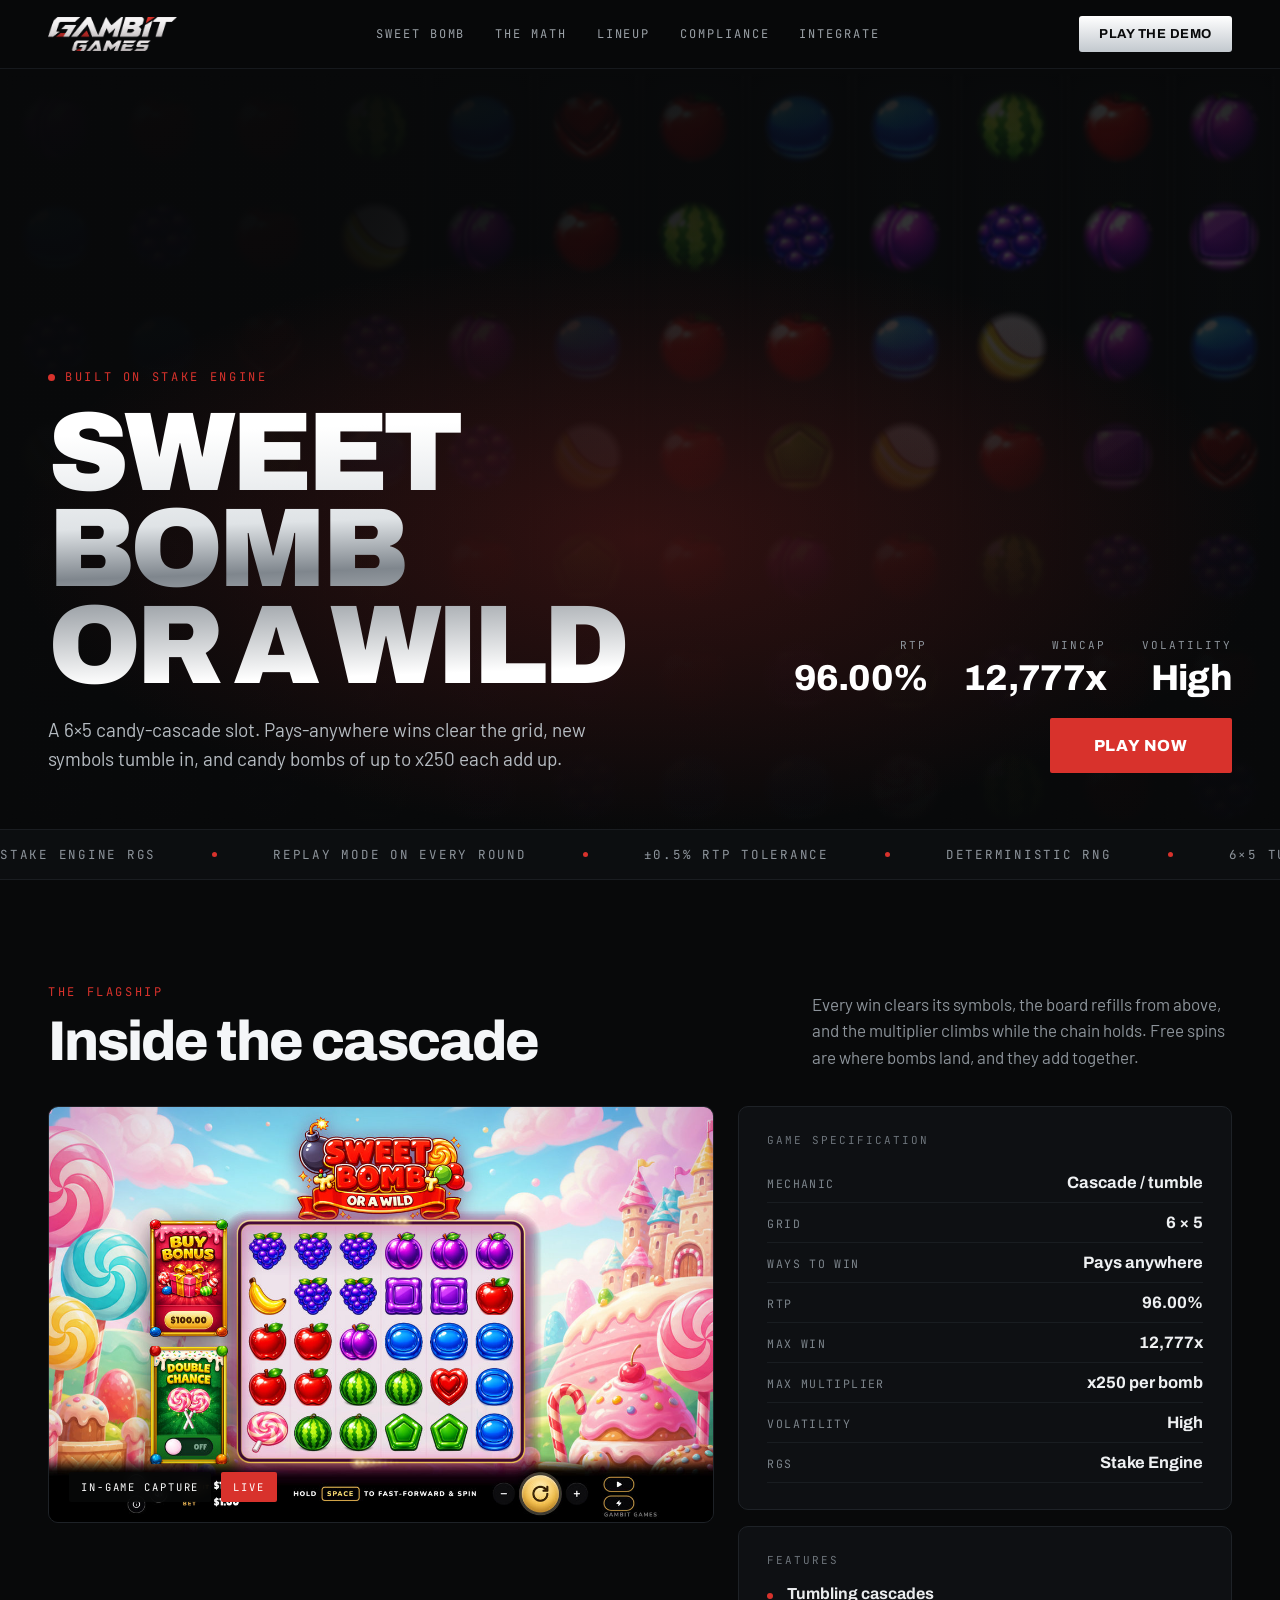
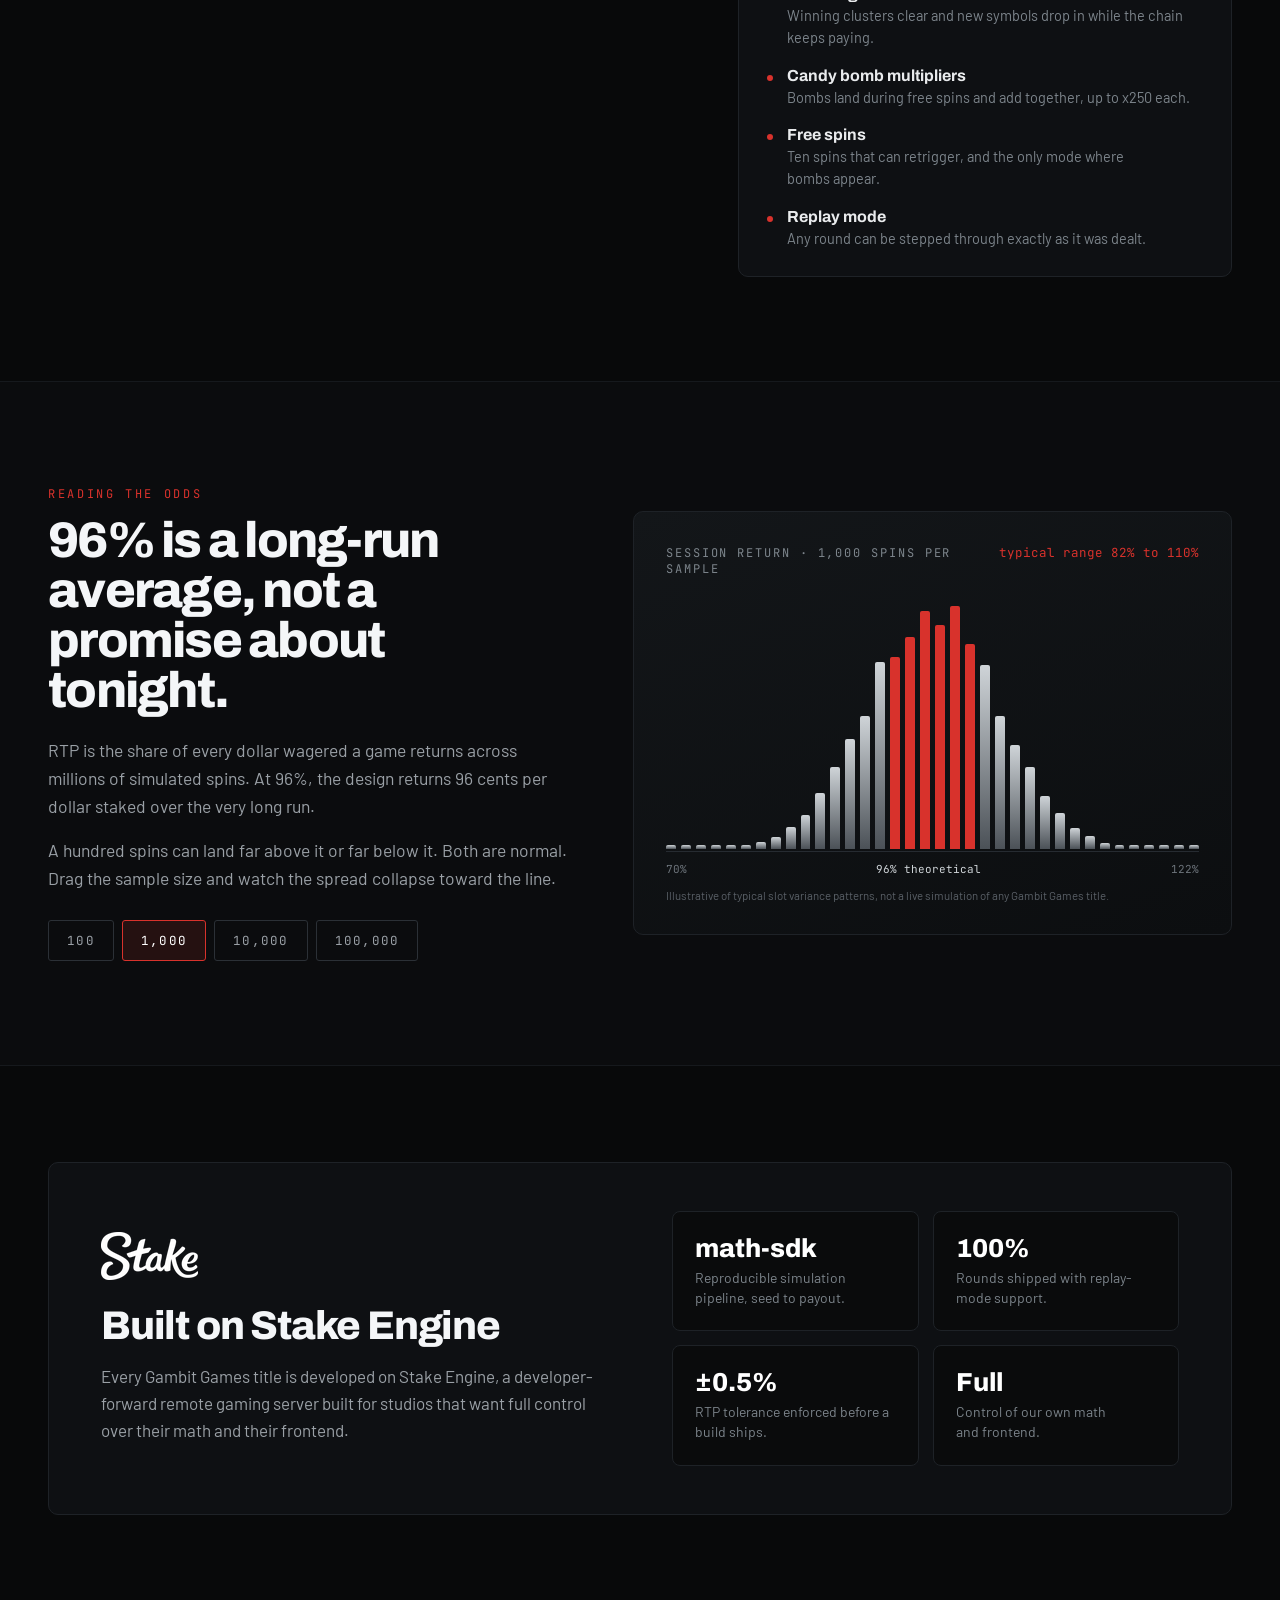
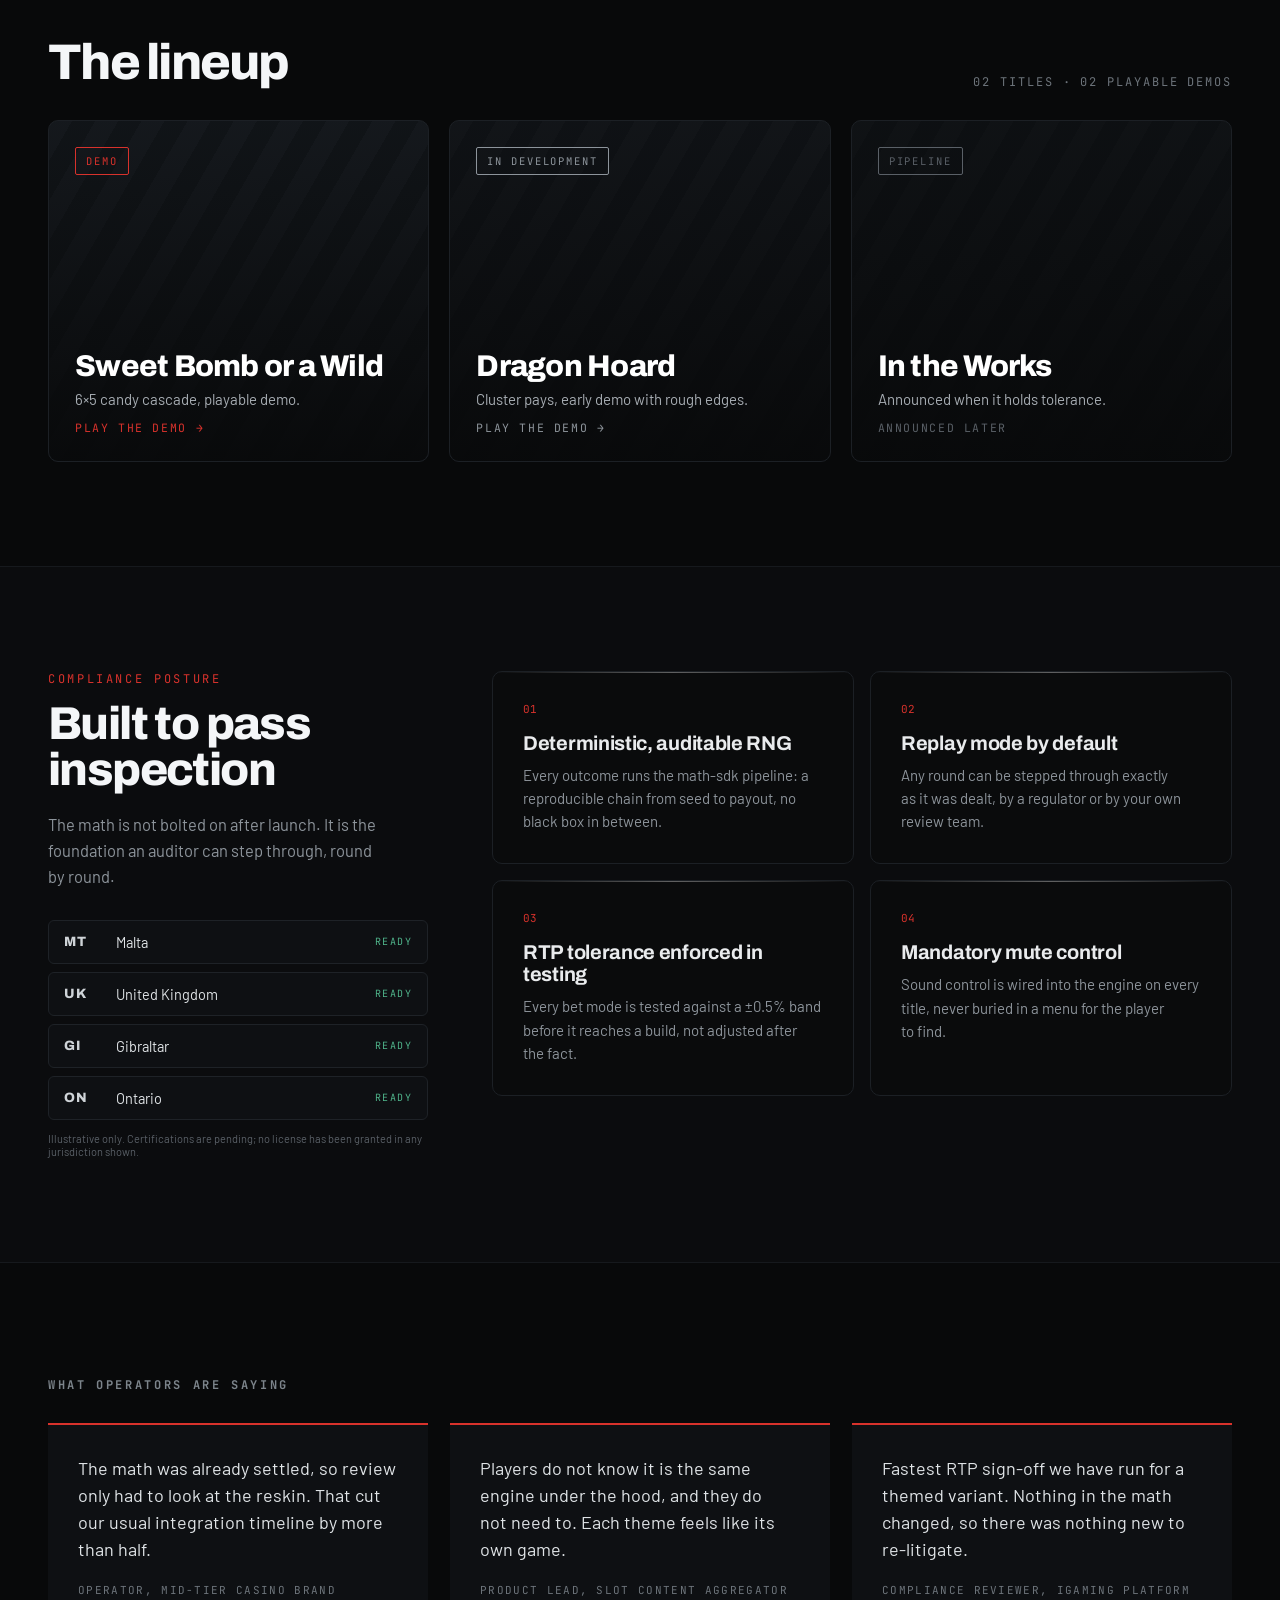
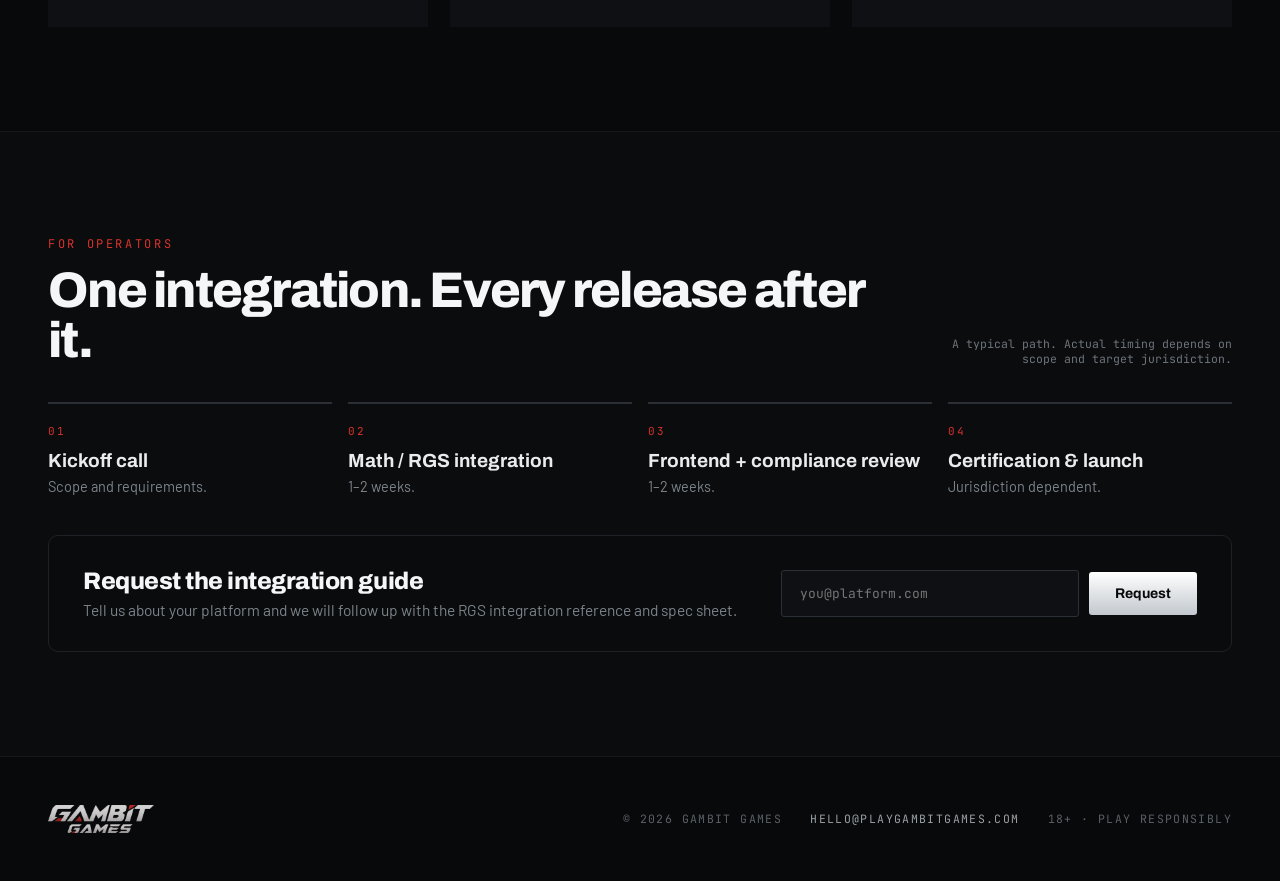
==== commit f25a216d: "Say plainly that the Dragon Hoard demo is an early build Testing on that game is being closed rather" ====
--- a/index.html
+++ b/index.html
@@ -872,7 +872,7 @@
             <div class="lineup-tag" style="color:#8d949b">In development</div>
             <div>
               <h3 class="lineup-t">Dragon Hoard</h3>
-              <p class="lineup-d">Next up. Math in final simulation.</p>
+              <p class="lineup-d">Cluster pays, early demo with rough edges.</p>
               <div class="lineup-cta" style="color:#8d949b">Play the demo →</div>
             </div>
           </div>
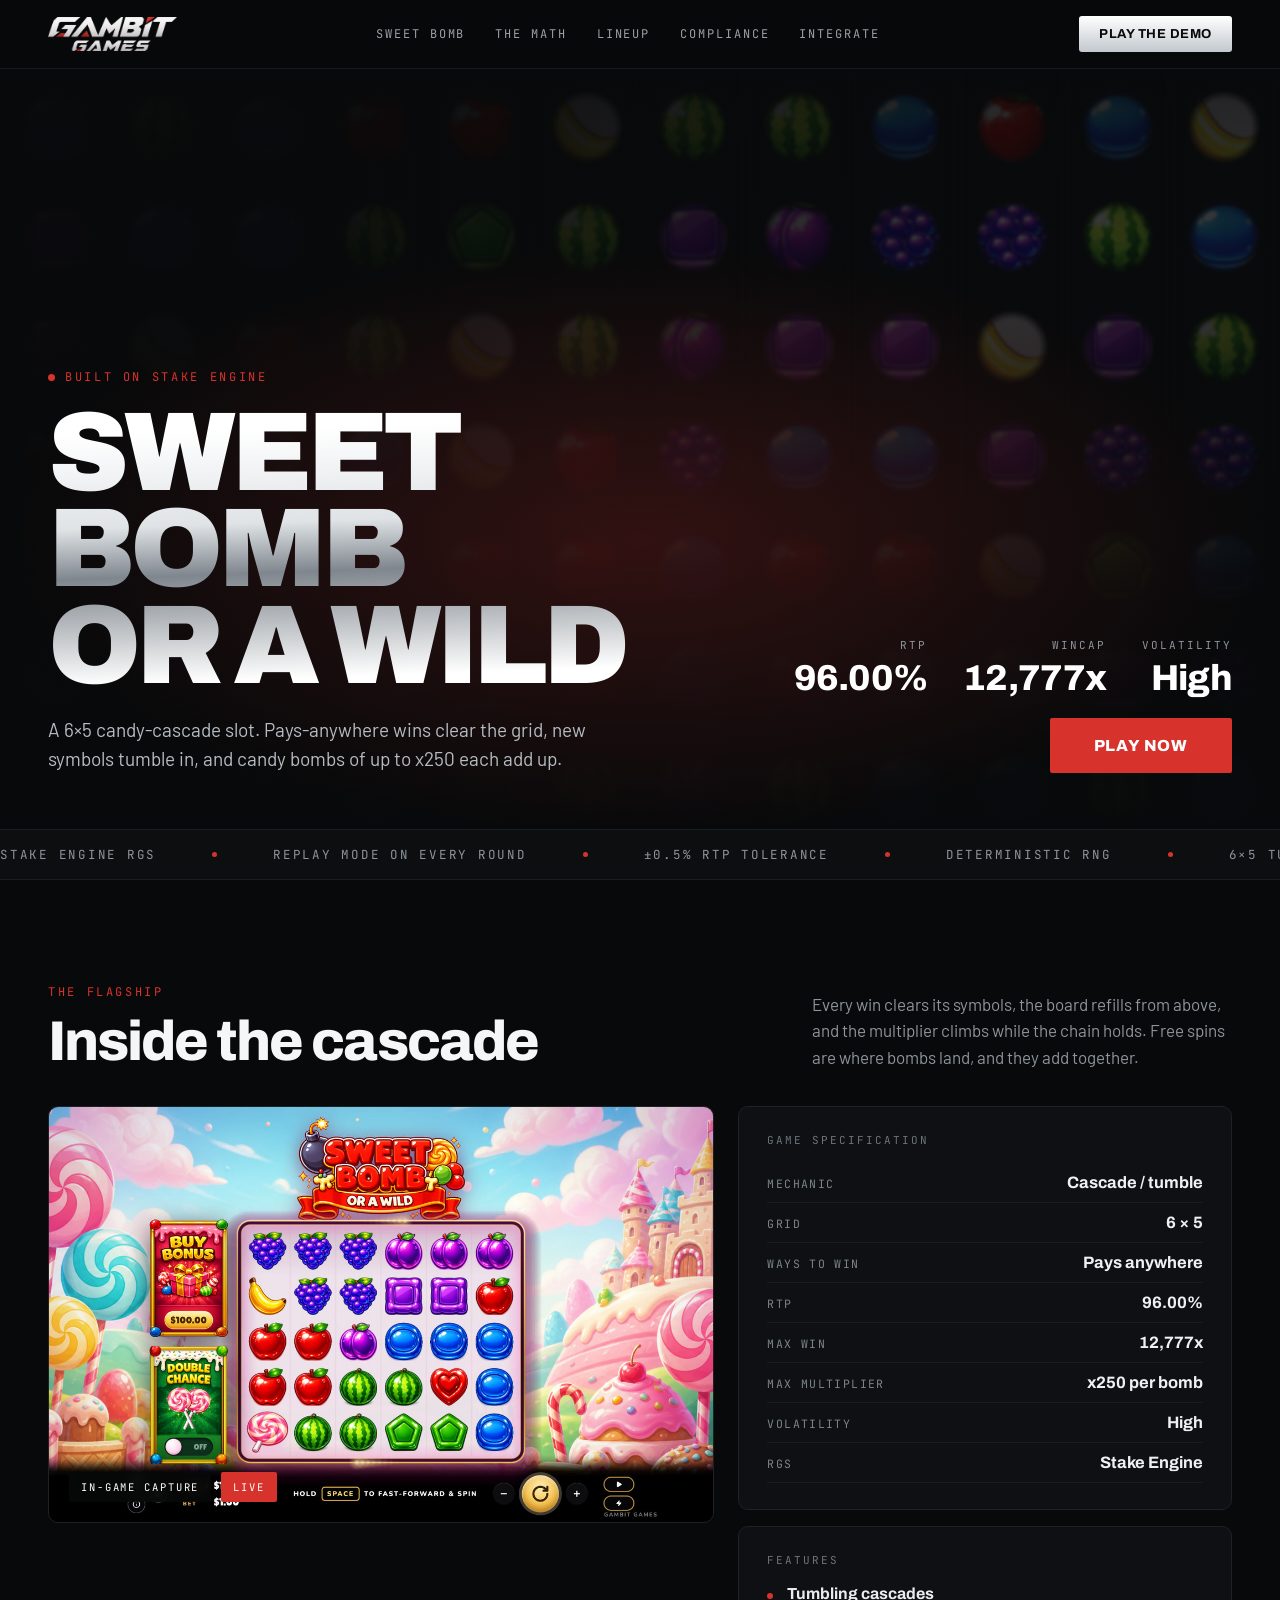
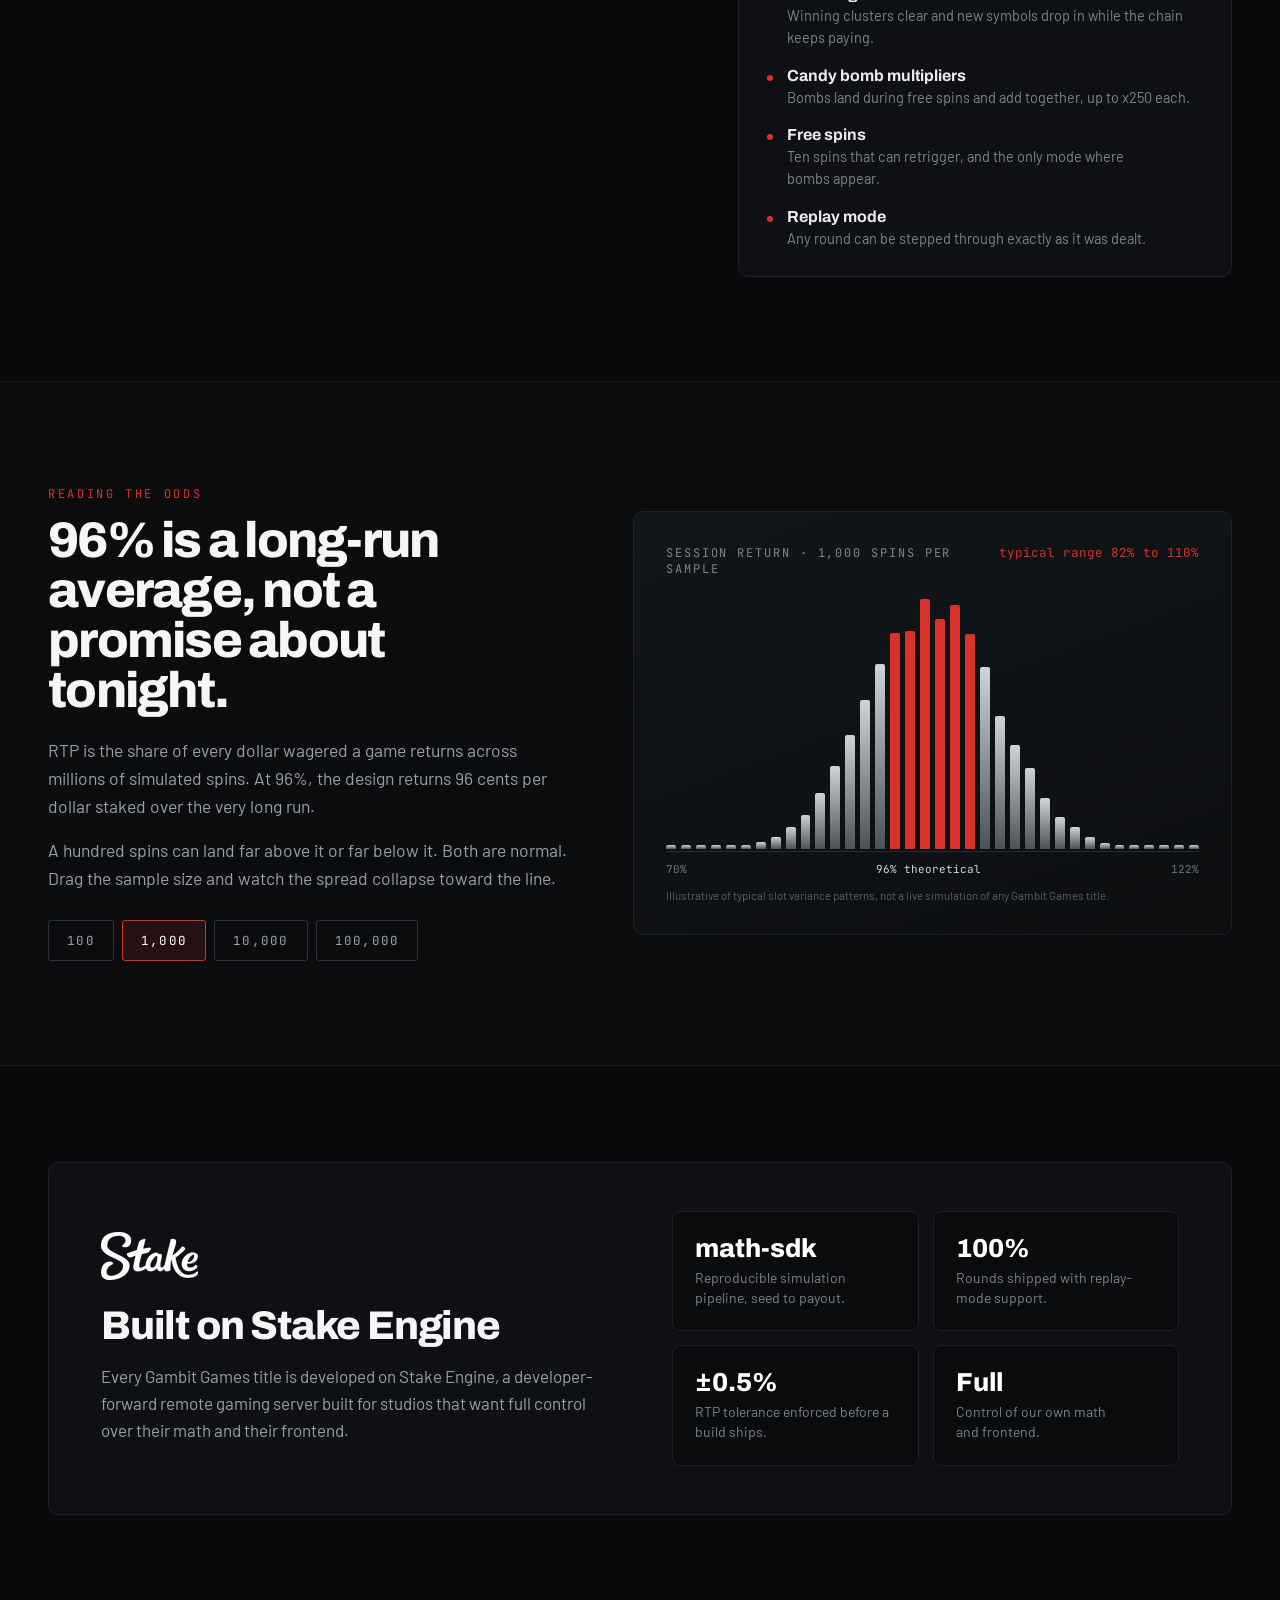
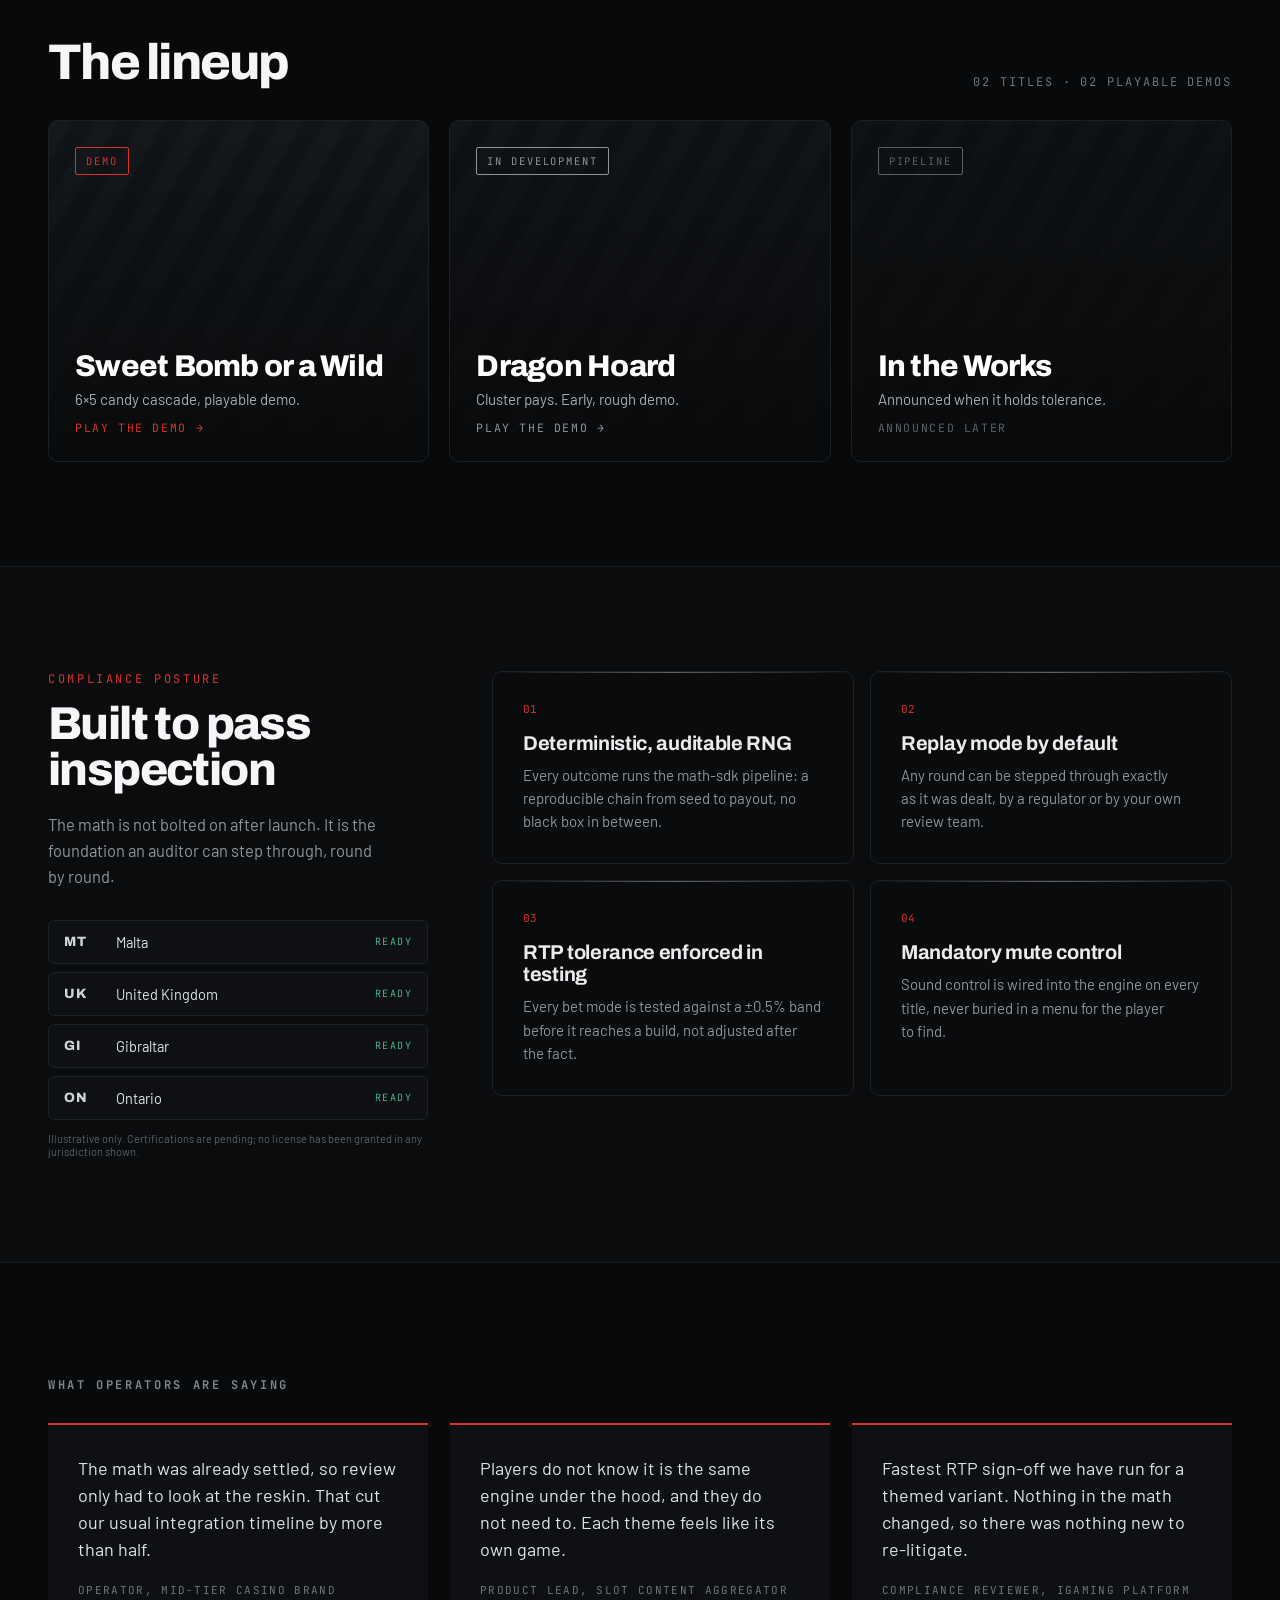
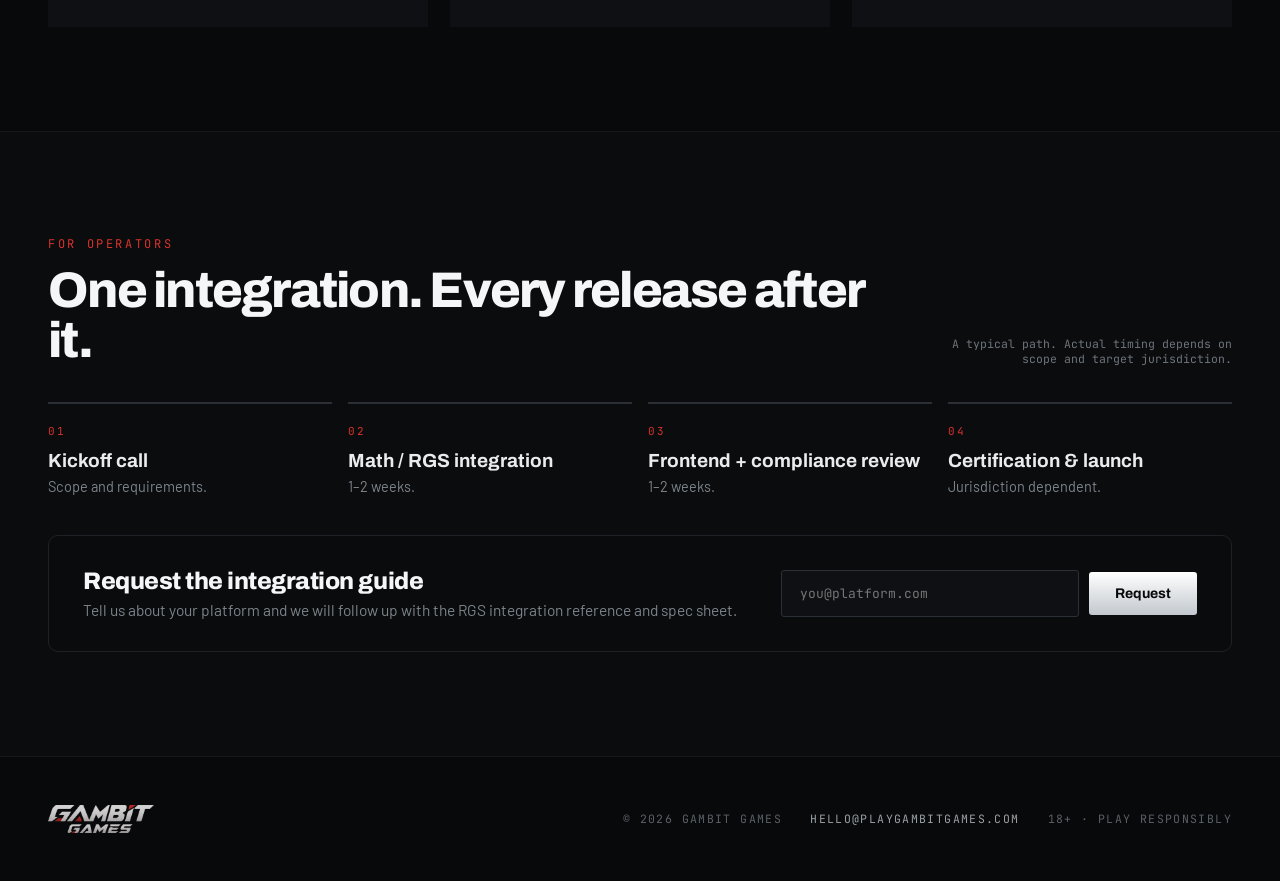
==== commit f4632869: "Keep the Dragon Hoard card on one line down to 320px "Cluster pays, early demo with rough edges." me" ====
--- a/index.html
+++ b/index.html
@@ -872,7 +872,7 @@
             <div class="lineup-tag" style="color:#8d949b">In development</div>
             <div>
               <h3 class="lineup-t">Dragon Hoard</h3>
-              <p class="lineup-d">Cluster pays, early demo with rough edges.</p>
+              <p class="lineup-d">Cluster pays. Early, rough demo.</p>
               <div class="lineup-cta" style="color:#8d949b">Play the demo →</div>
             </div>
           </div>
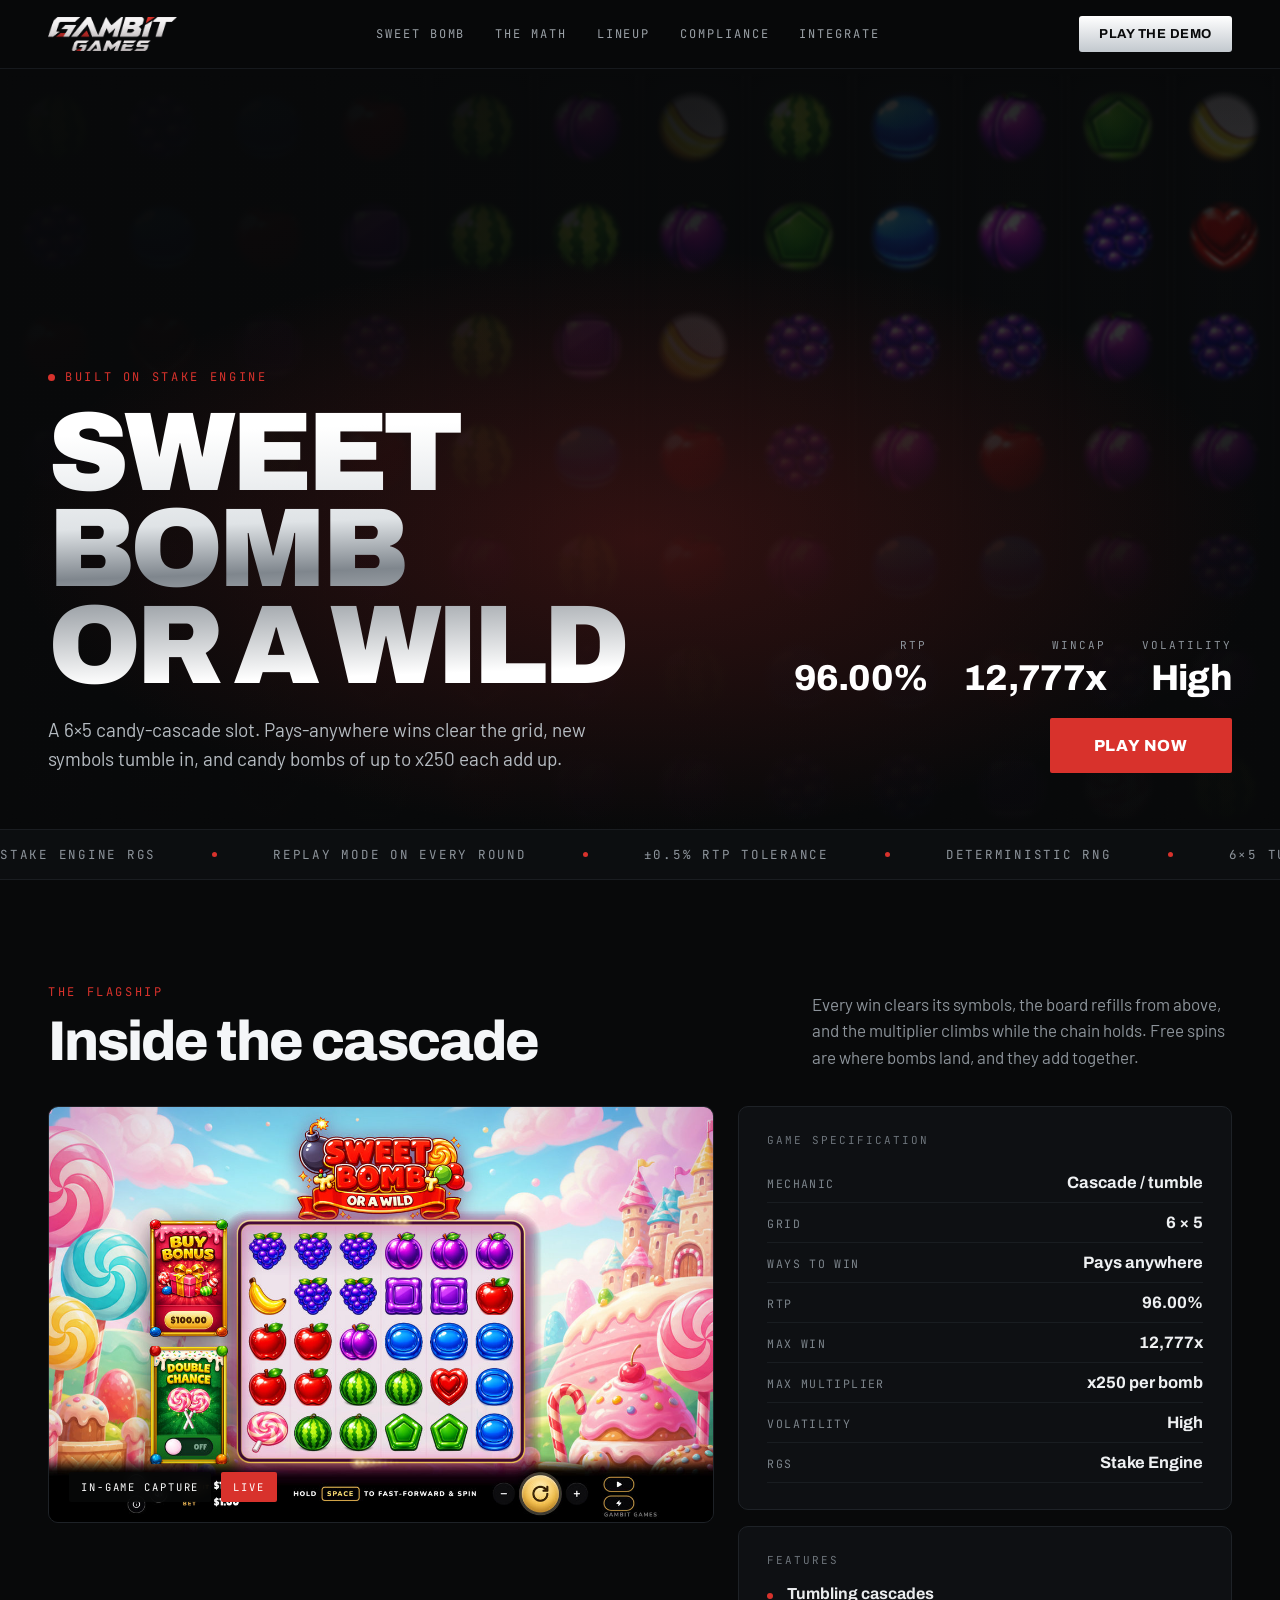
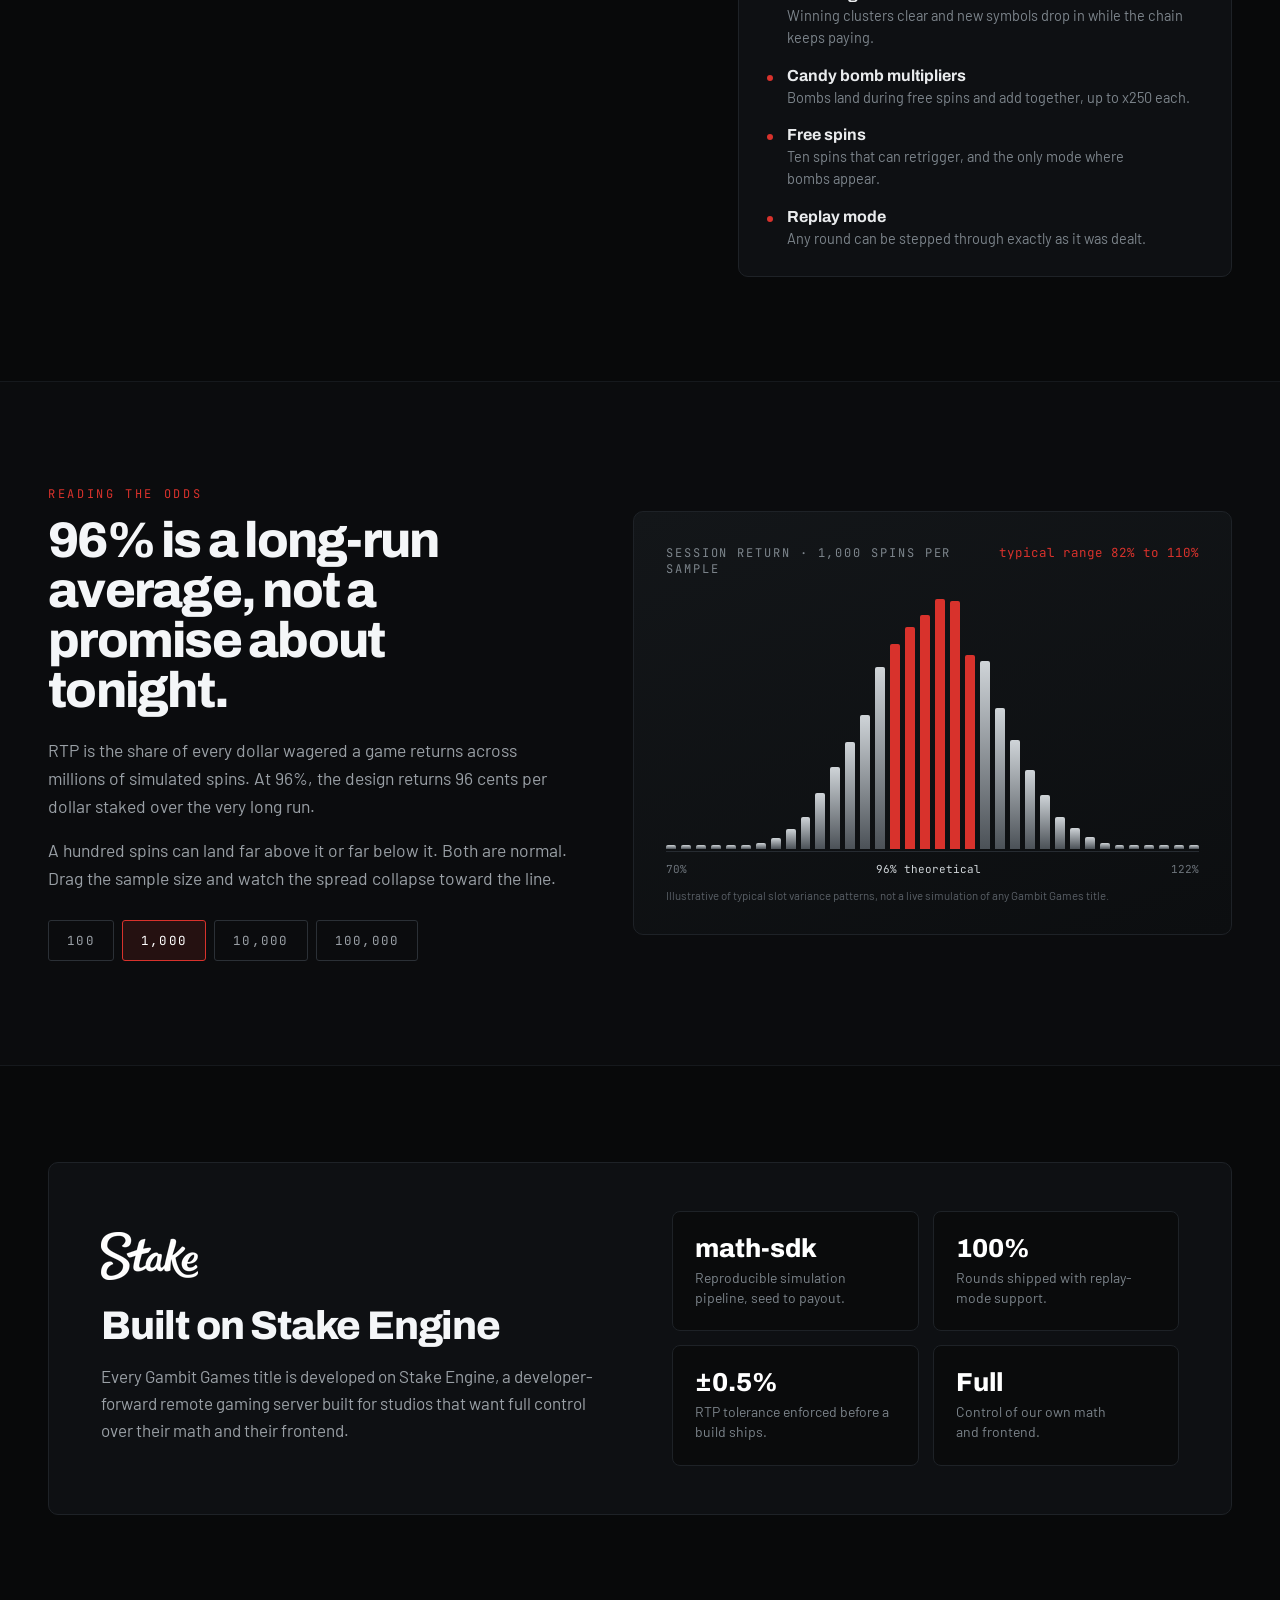
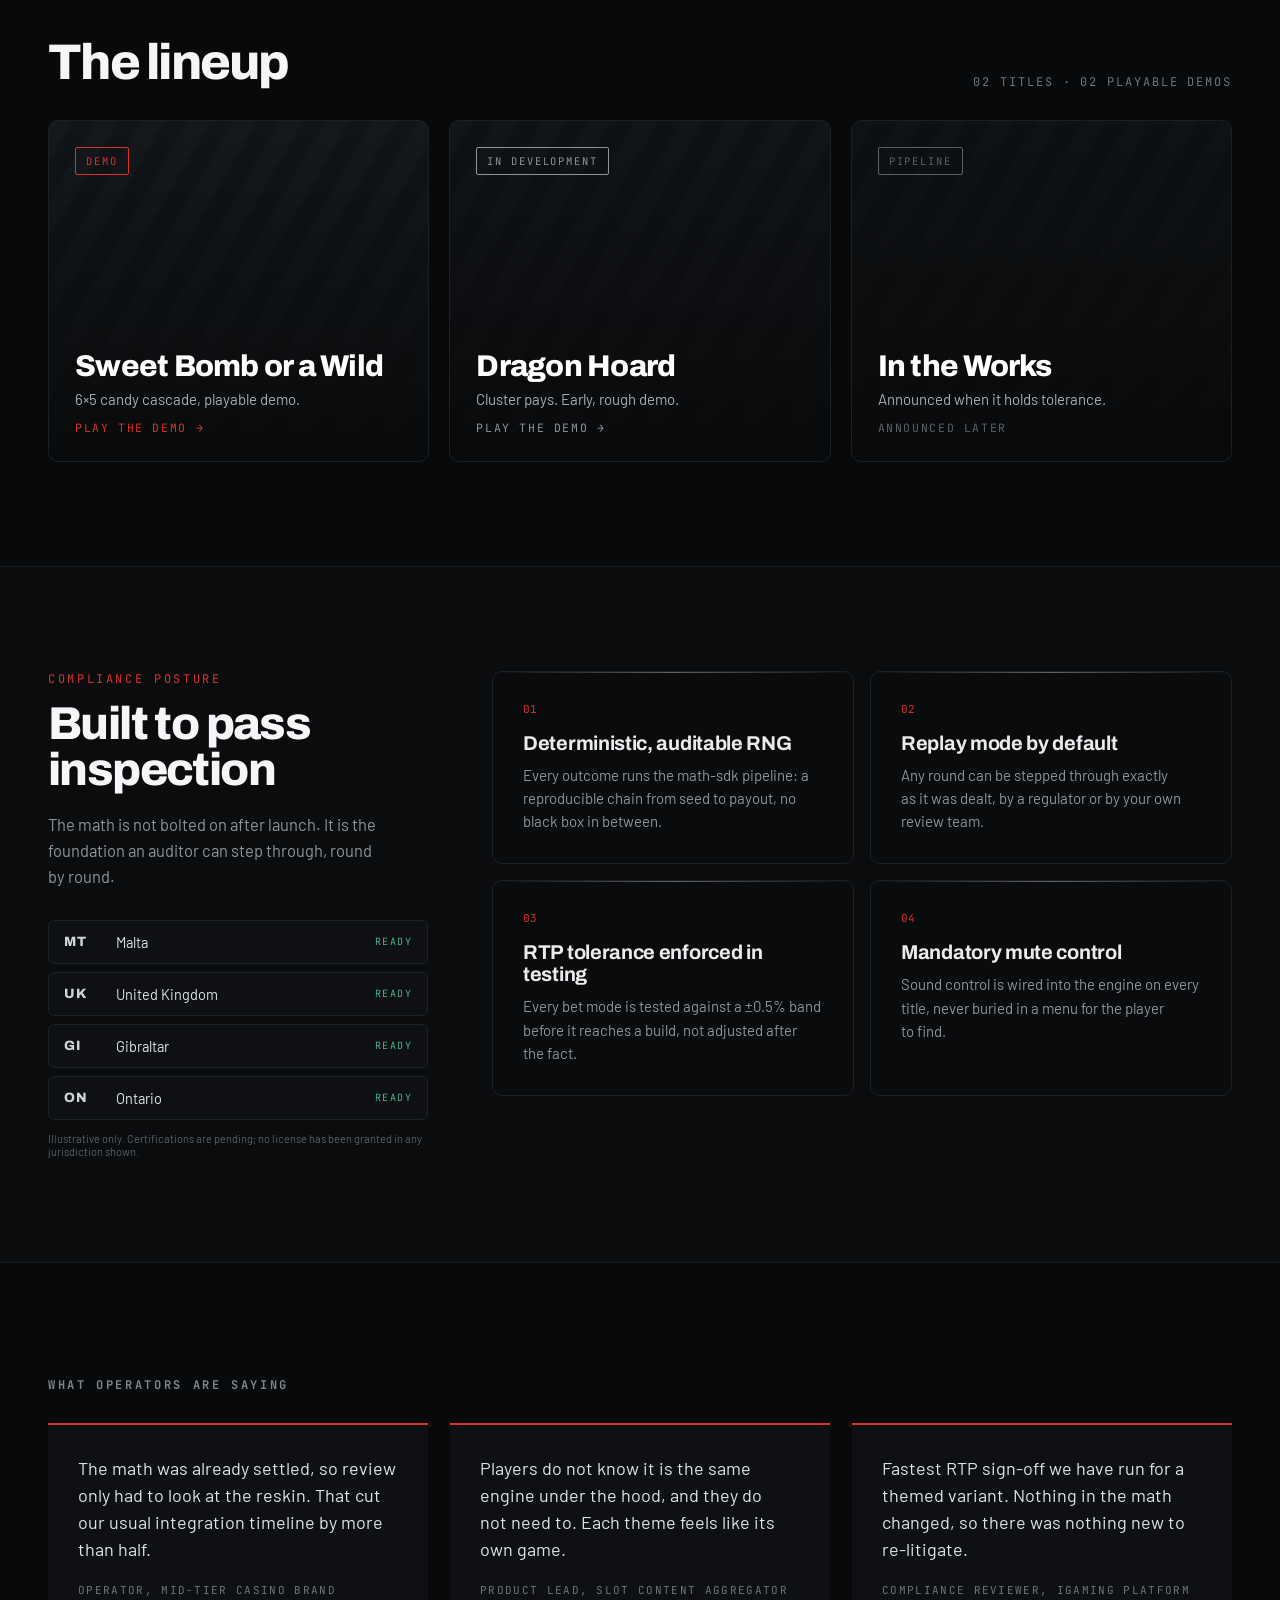
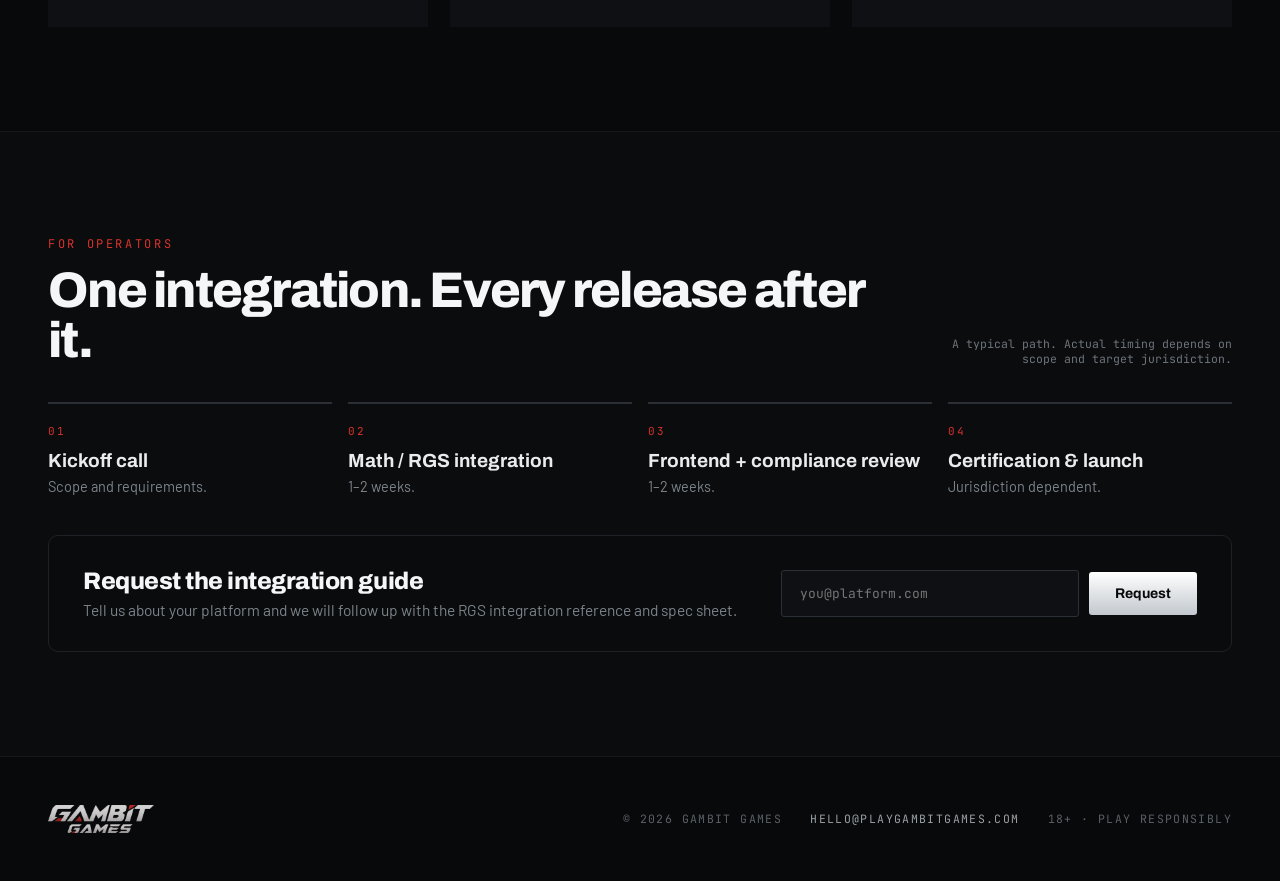
==== commit 9a732665: "Version the Sweet Bomb capture filename, and tighten the Dragon Hoard card The watermark-free captur" ====
--- a/index.html
+++ b/index.html
@@ -37,7 +37,7 @@
        slice of this capture. The preload scanner cannot see it, because the
        URL only appears when the inline script builds the reels, so without
        this hint the request queues behind the render-blocking font sheet. -->
-  <link rel="preload" as="image" href="/assets/img/sweet-bomb-live-capture.jpg" fetchpriority="high">
+  <link rel="preload" as="image" href="/assets/img/sweet-bomb-live-capture-v2.jpg" fetchpriority="high">
 
   <link href="https://fonts.googleapis.com/css2?family=Archivo:wght@500;600;700;800;900&family=Barlow:wght@400;500;600&family=JetBrains+Mono:wght@400;500;700&display=swap" rel="stylesheet">
   <style>
@@ -559,7 +559,7 @@
         "gamePlatform": "Web browser",
         "playMode": "SinglePlayer",
         "inLanguage": "en",
-        "image": "https://playgambitgames.com/assets/img/sweet-bomb-live-capture.jpg",
+        "image": "https://playgambitgames.com/assets/img/sweet-bomb-live-capture-v2.jpg",
         "publisher": { "@id": "https://playgambitgames.com/#organization" }
       }
     ]
@@ -691,7 +691,7 @@
 
       <div class="game-grid">
         <div class="game-shot">
-          <img src="/assets/img/sweet-bomb-live-capture.jpg"
+          <img src="/assets/img/sweet-bomb-live-capture-v2.jpg"
                alt="Sweet Bomb or a Wild gameplay board, a candy cascade grid of fruit and candy symbols"
                width="1200" height="750" loading="lazy">
           <div class="shot-tags">
@@ -1040,7 +1040,7 @@
     // that JPEG: symbol centres fit to a line give a pitch of 81.9 x 82.0 and a
     // grid running x 354.3->845.7, y 219.2->629.2. Re-measure these whenever the
     // capture is retaken, or the reels slice seams and half-symbols instead.
-    var CAPTURE = '/assets/img/sweet-bomb-live-capture.jpg';
+    var CAPTURE = '/assets/img/sweet-bomb-live-capture-v2.jpg';
     var BOARD = { x: 354.3, y: 219.2, cw: 81.9, ch: 82, cols: 6, rows: 5 };
     var SPREAD = { 100: 26, 1000: 14, 10000: 7.5, 100000: 3.6 };
 
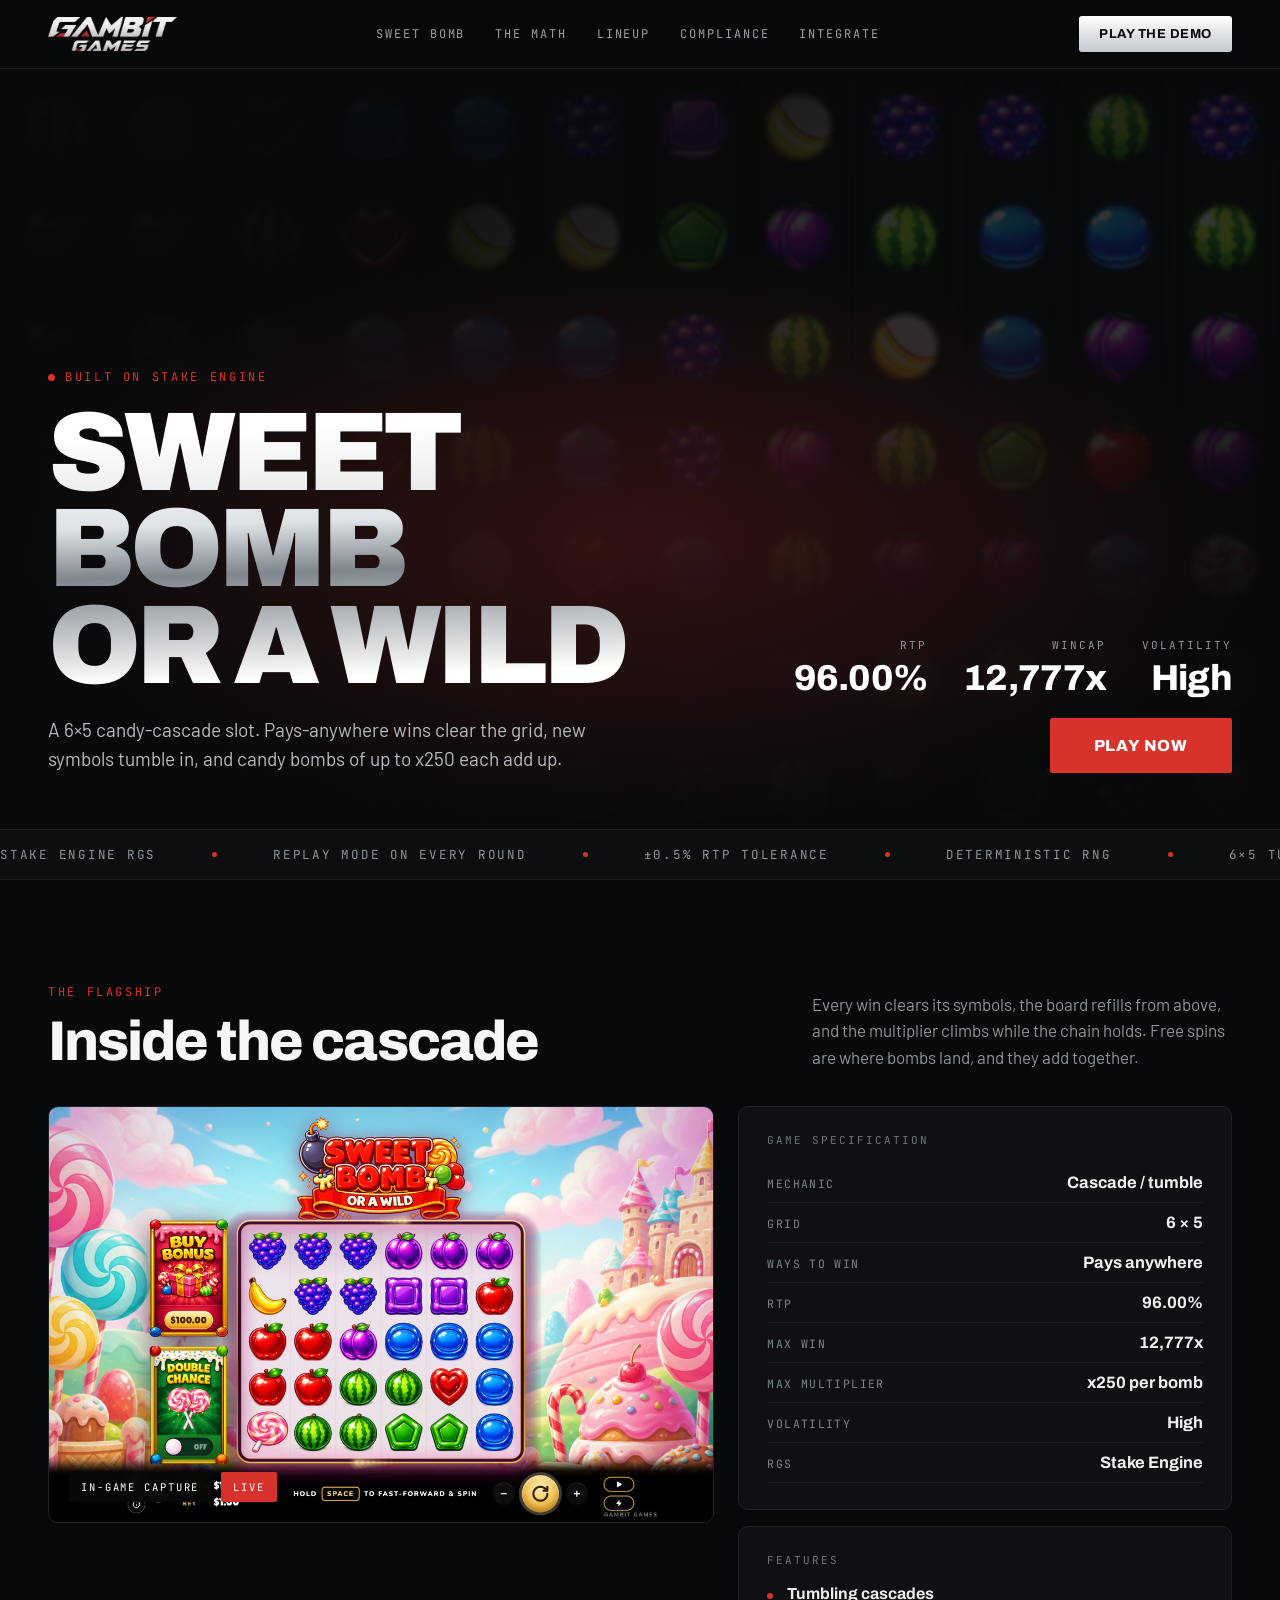
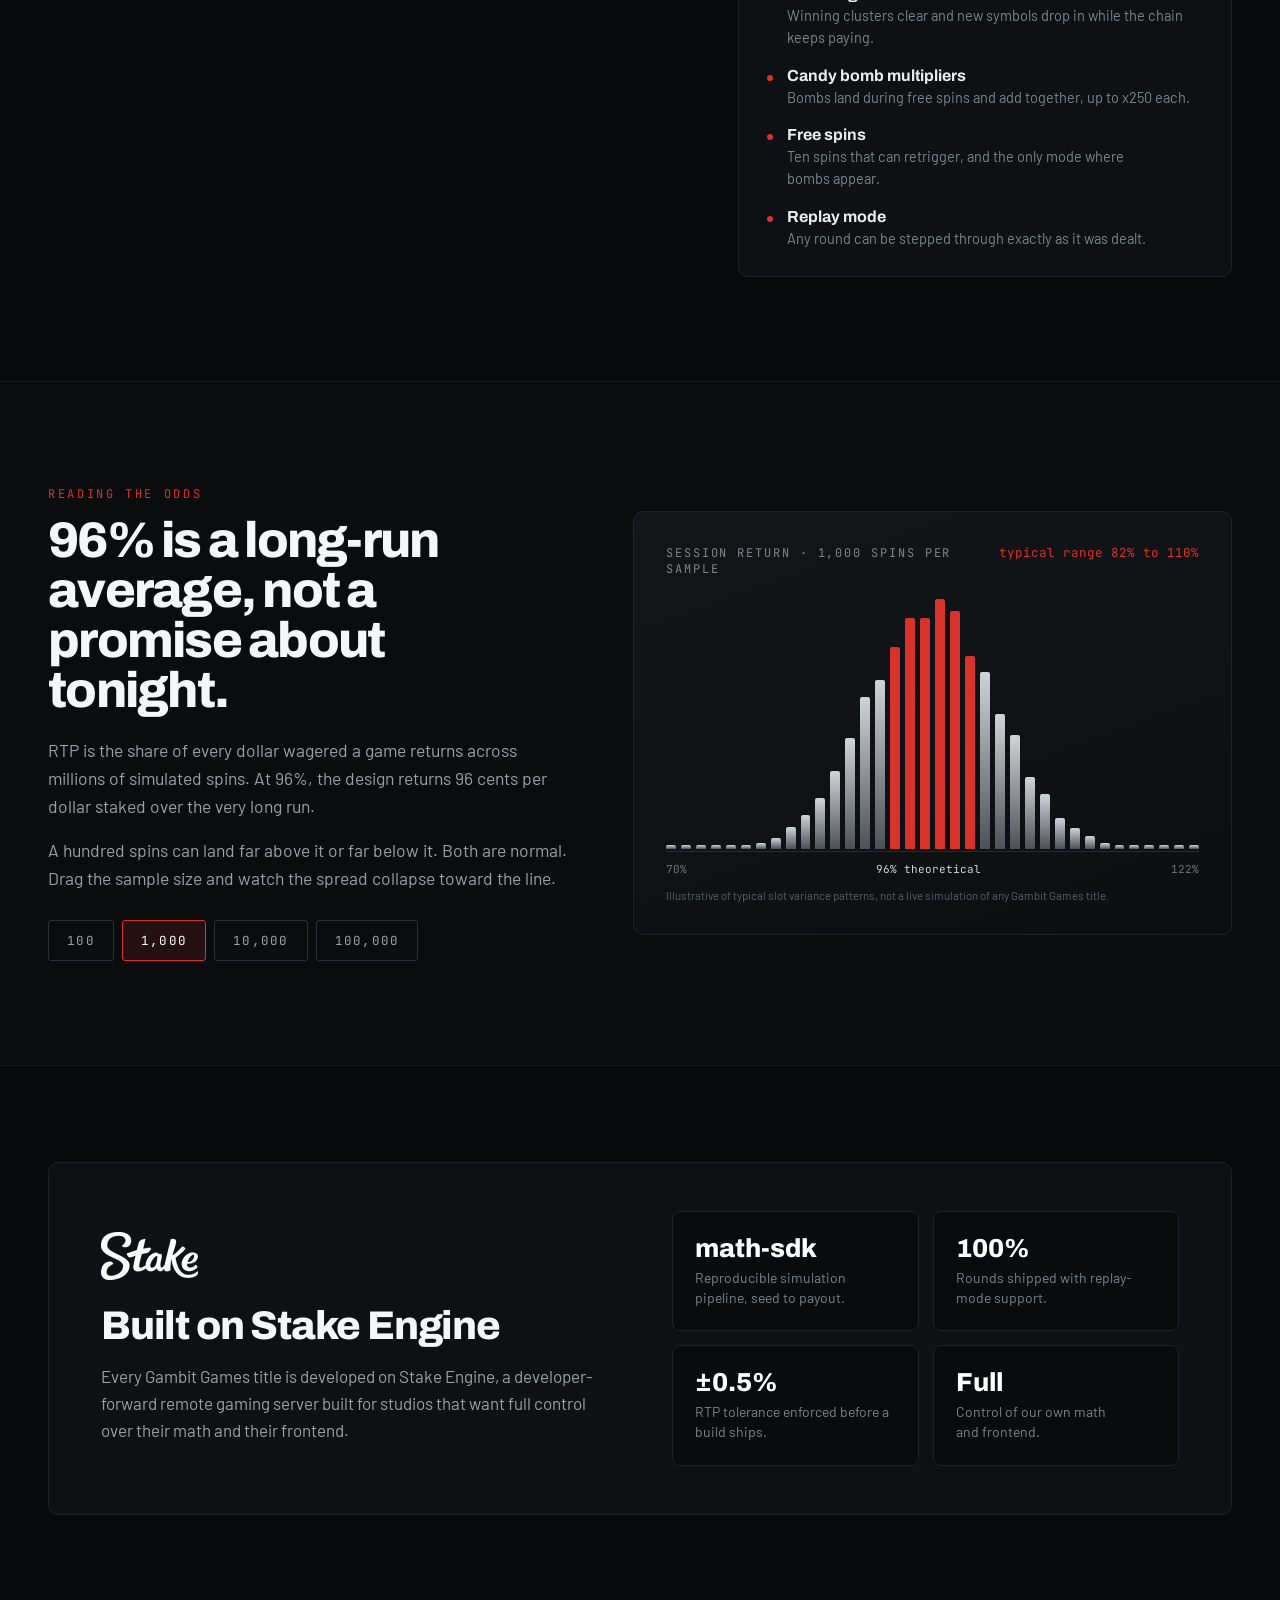
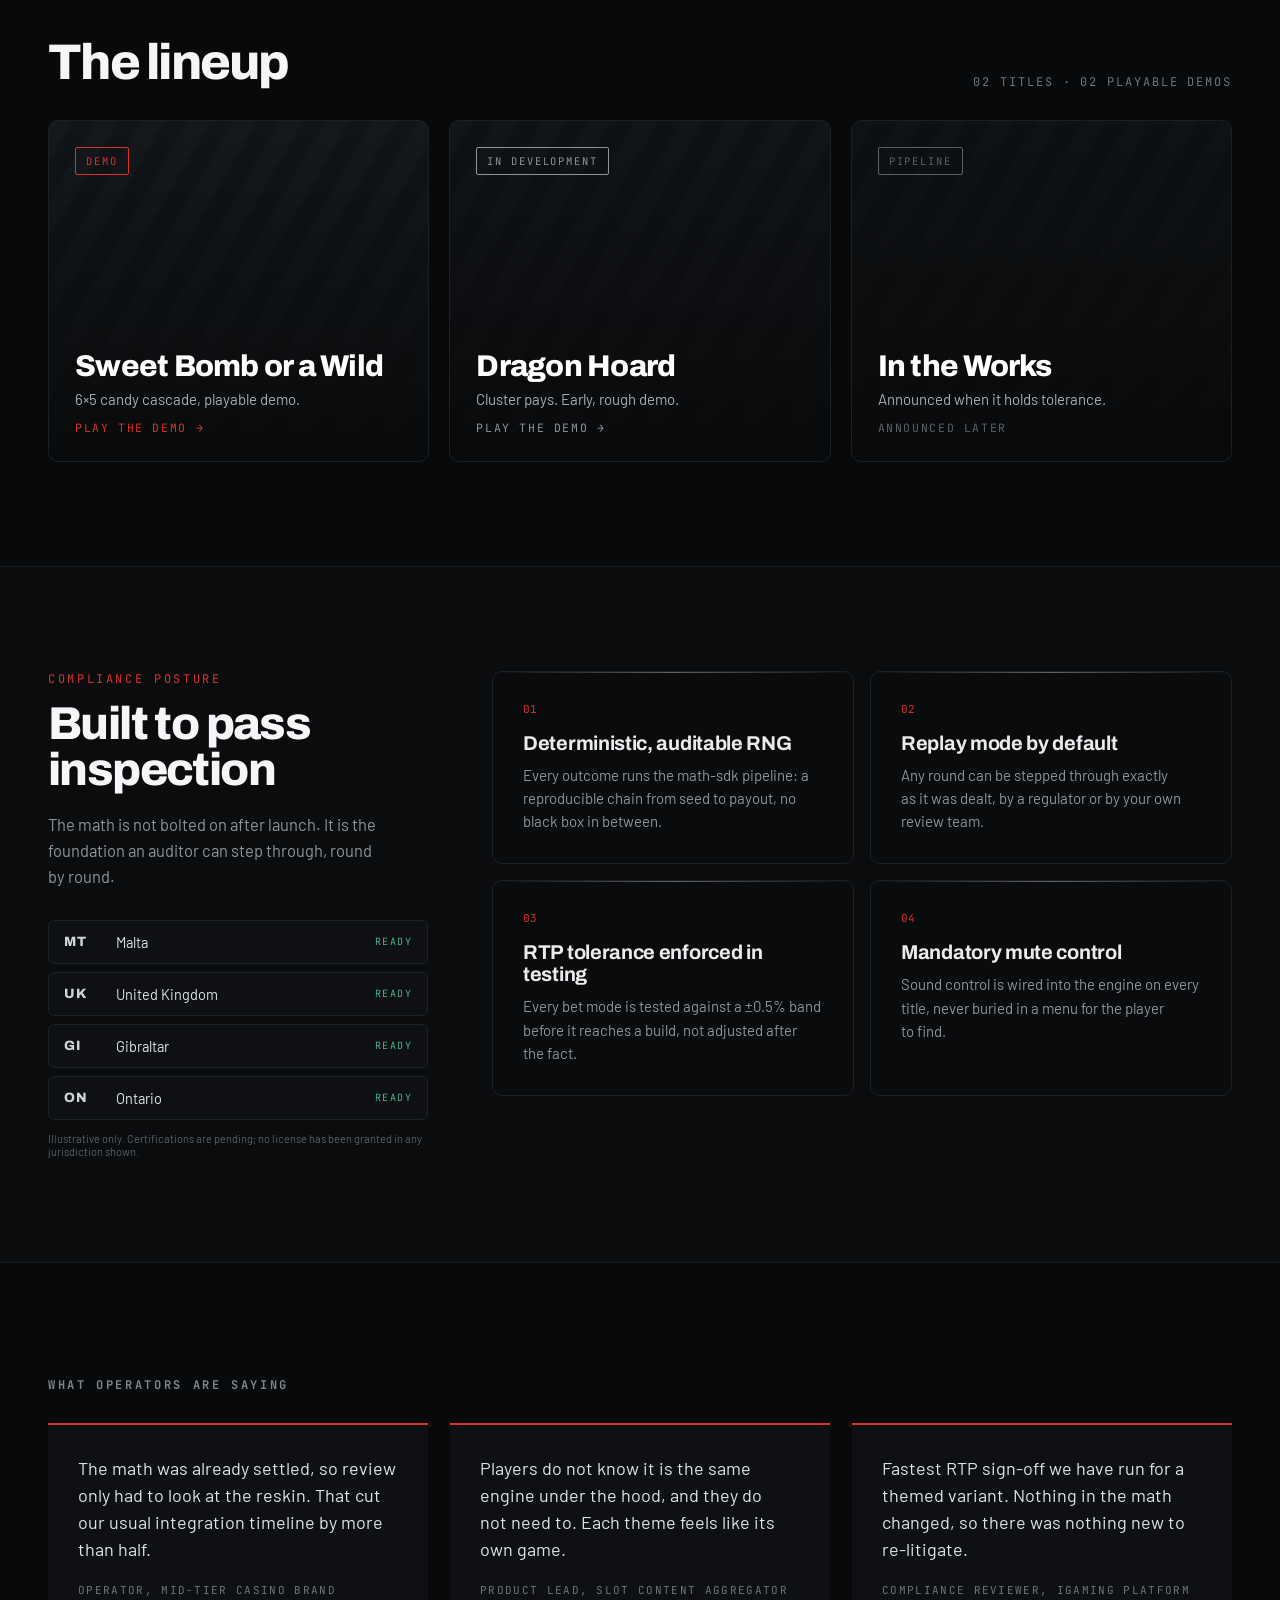
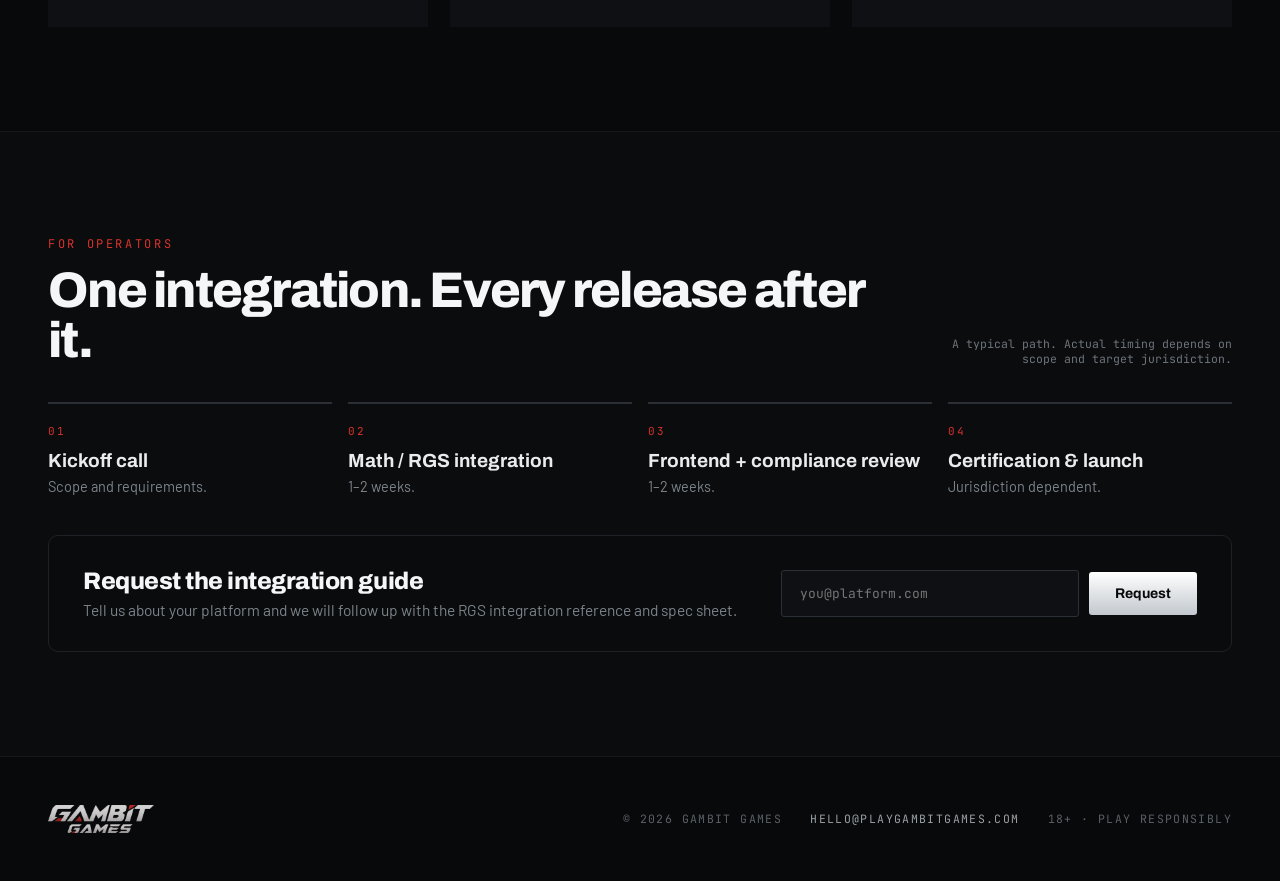
==== commit 350498e8: "Serve a favicon at the site root so search results can find it The favicon was replaced with the G m" ====
--- a/index.html
+++ b/index.html
@@ -24,11 +24,15 @@
   <meta name="twitter:description" content="Gambit Games is a slot studio building on Stake Engine. Play the demo of Sweet Bomb or a Wild, a 6x5 candy cascade slot with 96.00% RTP and a 12,777x max win.">
   <meta name="twitter:image" content="https://playgambitgames.com/assets/img/og.png">
   <meta name="twitter:image:alt" content="The Gambit Games wordmark on a dark grid, above the line: engineering the next generation of Stake Engine slots.">
-  <link rel="icon" type="image/svg+xml" href="/assets/img/favicon.svg">
-  <link rel="icon" type="image/png" sizes="16x16" href="/assets/img/favicon-16.png">
-  <link rel="icon" type="image/png" sizes="32x32" href="/assets/img/favicon-32.png">
-  <link rel="icon" type="image/png" sizes="48x48" href="/assets/img/favicon-48.png">
-  <link rel="apple-touch-icon" sizes="180x180" href="/assets/img/apple-touch-icon.png">
+  <!-- Google's crawler falls back to /favicon.ico at the site root, so that file
+       has to exist or search results keep whatever icon was cached before. The
+       ?v=2 forces every other consumer off a stale copy of the old icon. -->
+  <link rel="icon" href="/favicon.ico" sizes="any">
+  <link rel="icon" type="image/svg+xml" href="/assets/img/favicon.svg?v=2">
+  <link rel="icon" type="image/png" sizes="16x16" href="/assets/img/favicon-16.png?v=2">
+  <link rel="icon" type="image/png" sizes="32x32" href="/assets/img/favicon-32.png?v=2">
+  <link rel="icon" type="image/png" sizes="48x48" href="/assets/img/favicon-48.png?v=2">
+  <link rel="apple-touch-icon" sizes="180x180" href="/assets/img/apple-touch-icon.png?v=2">
   <link rel="preconnect" href="https://fonts.googleapis.com">
   <link rel="preconnect" href="https://fonts.gstatic.com" crossorigin>
 
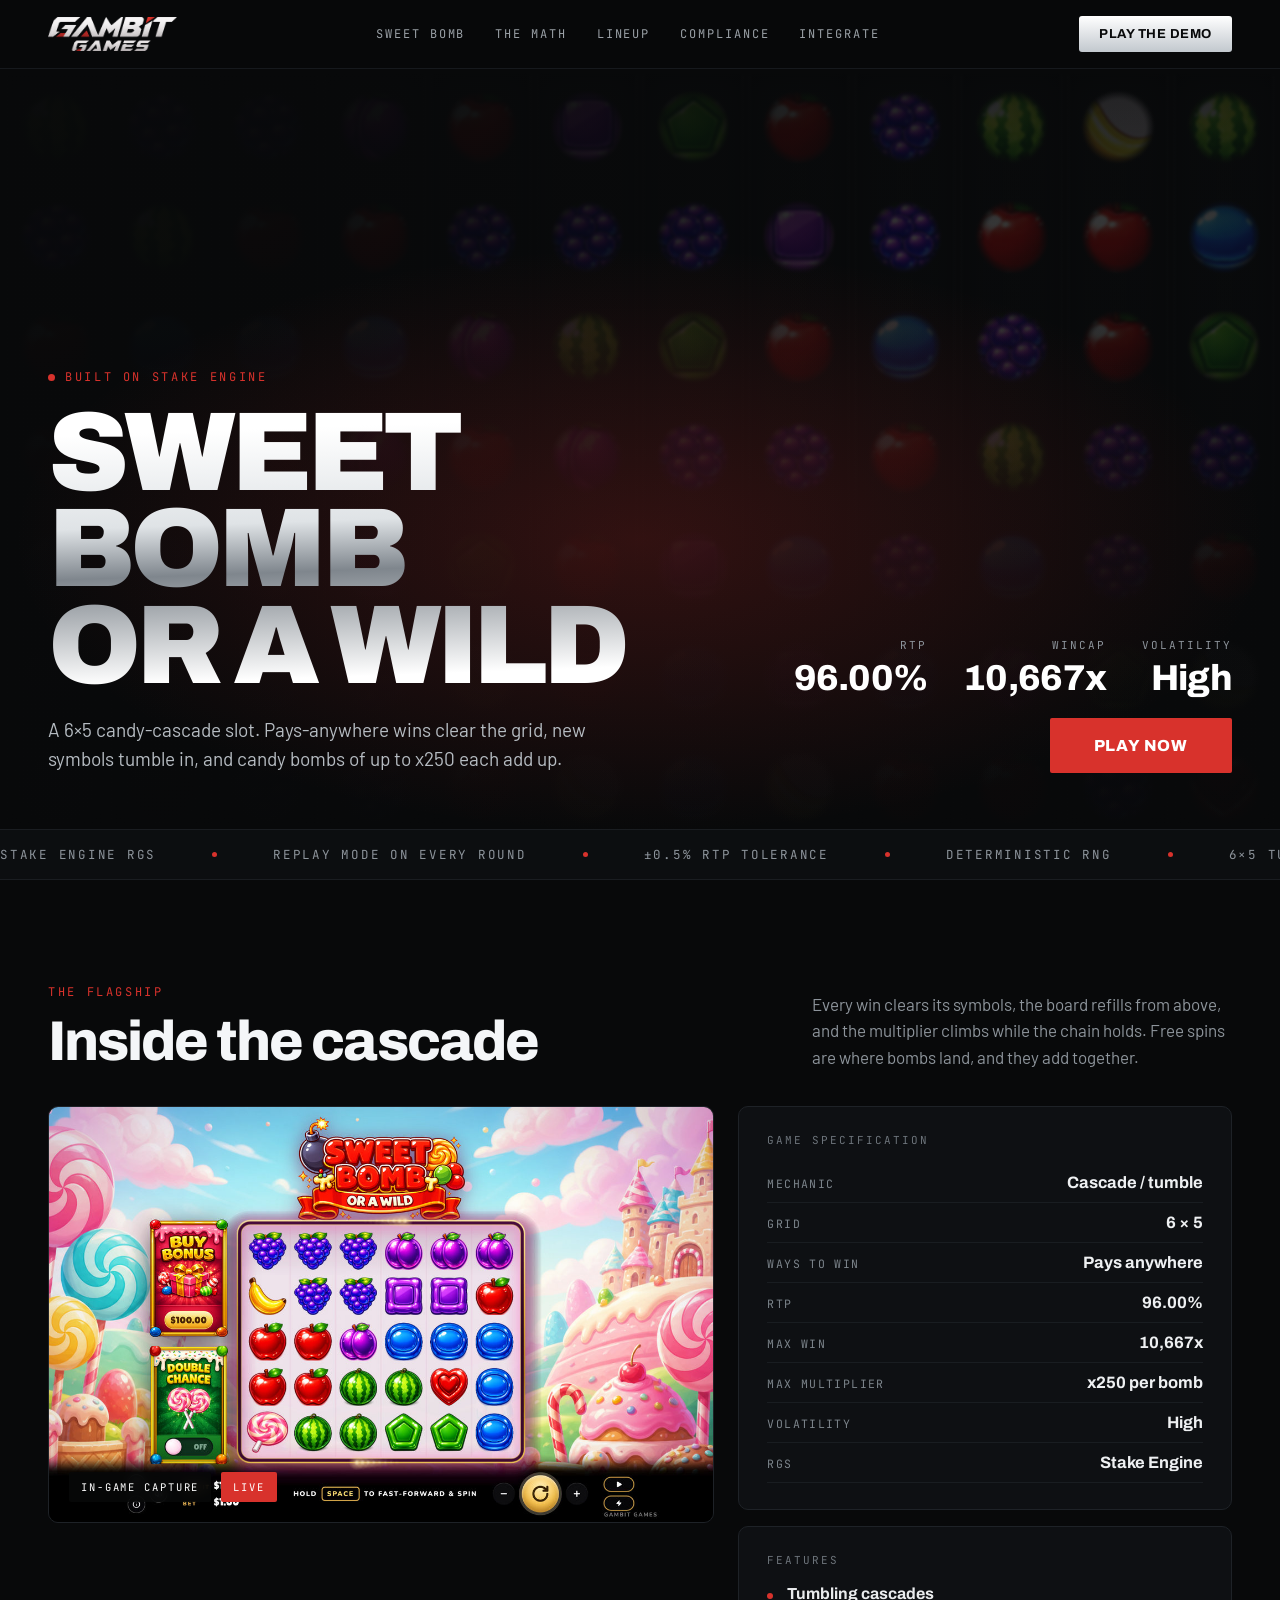
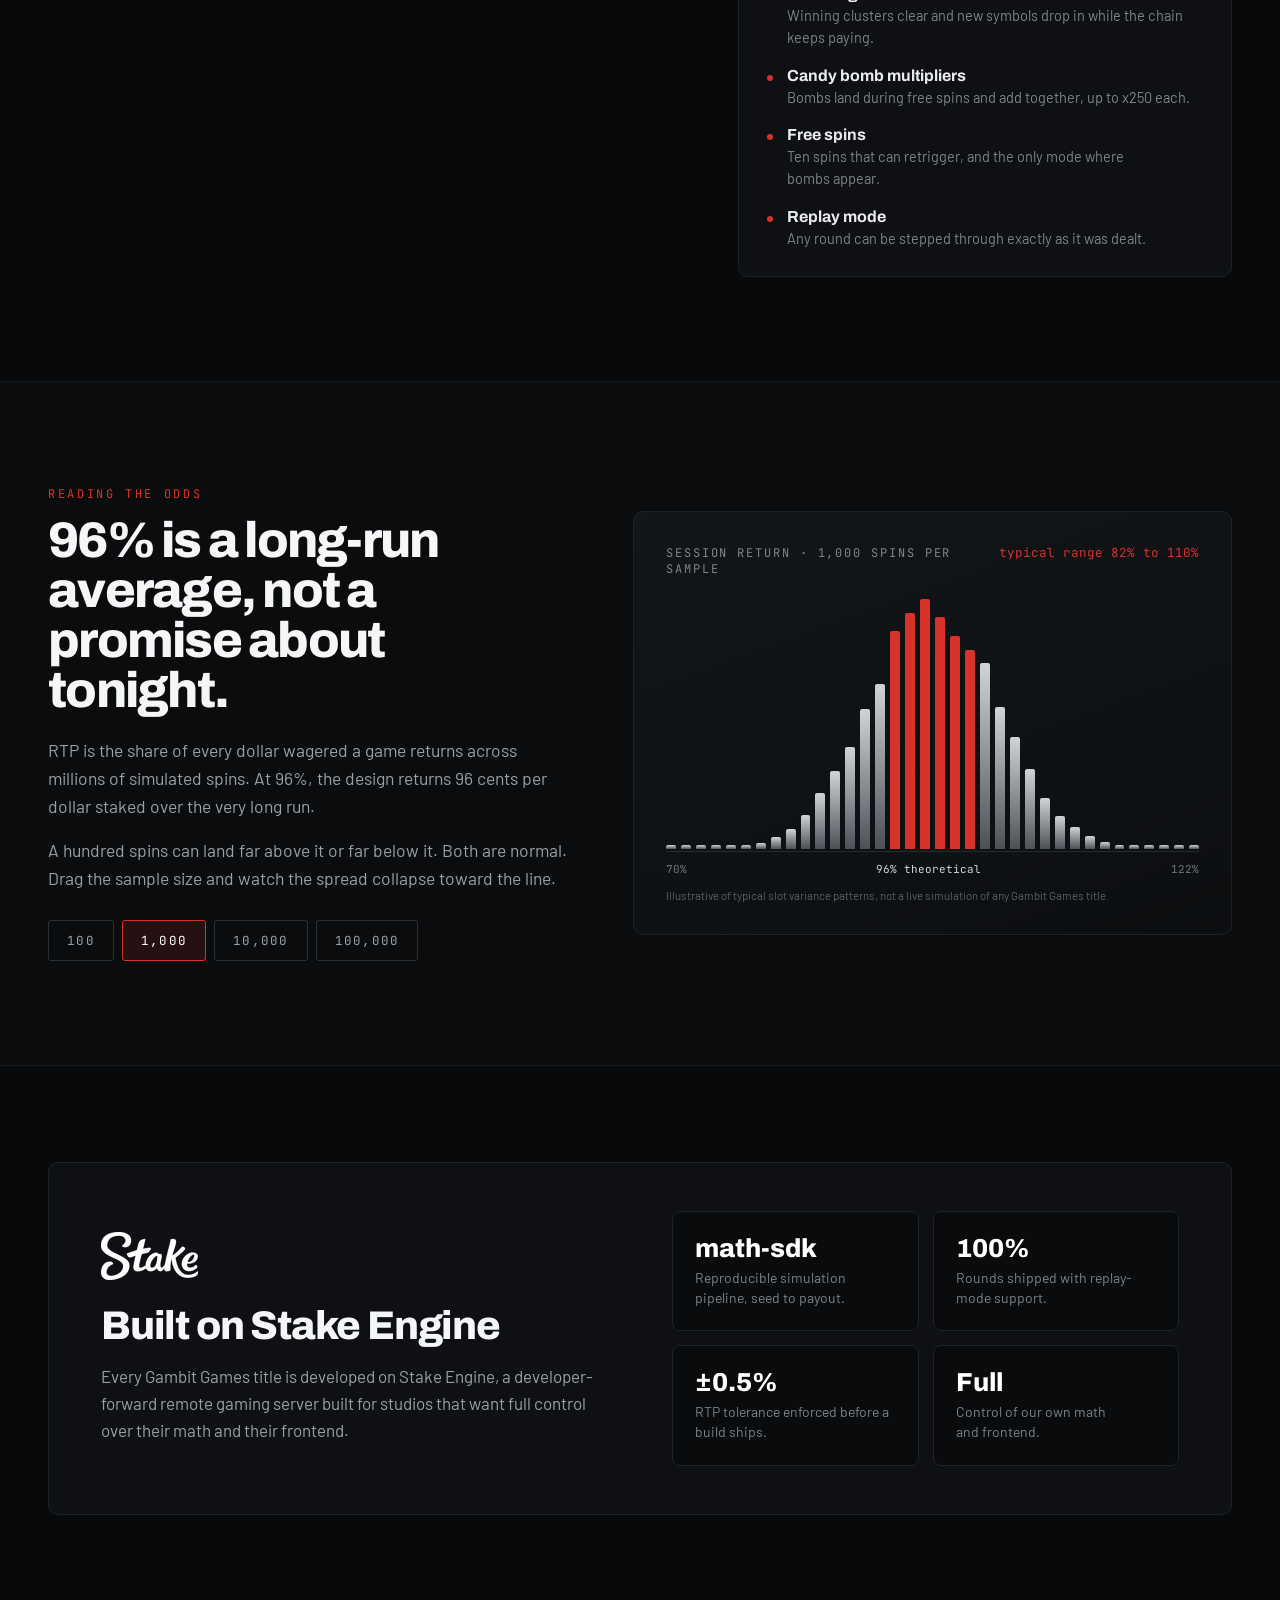
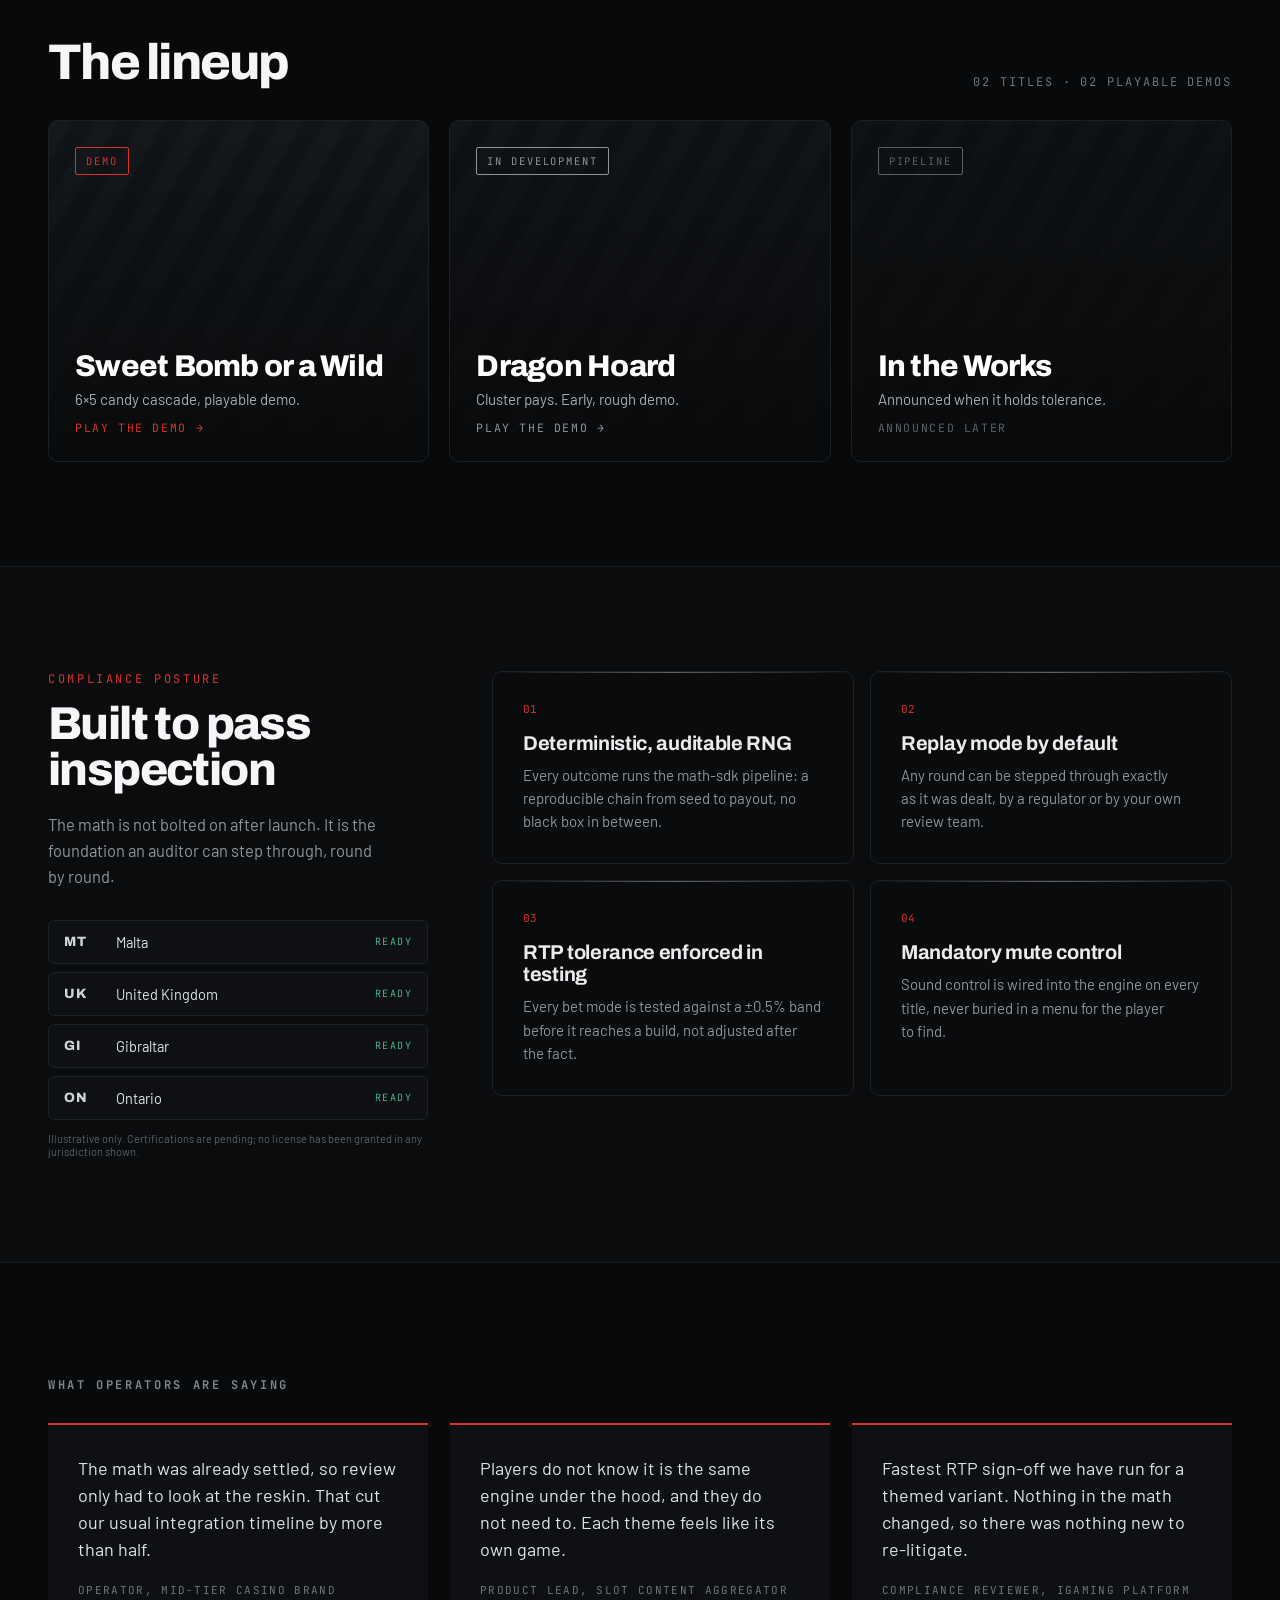
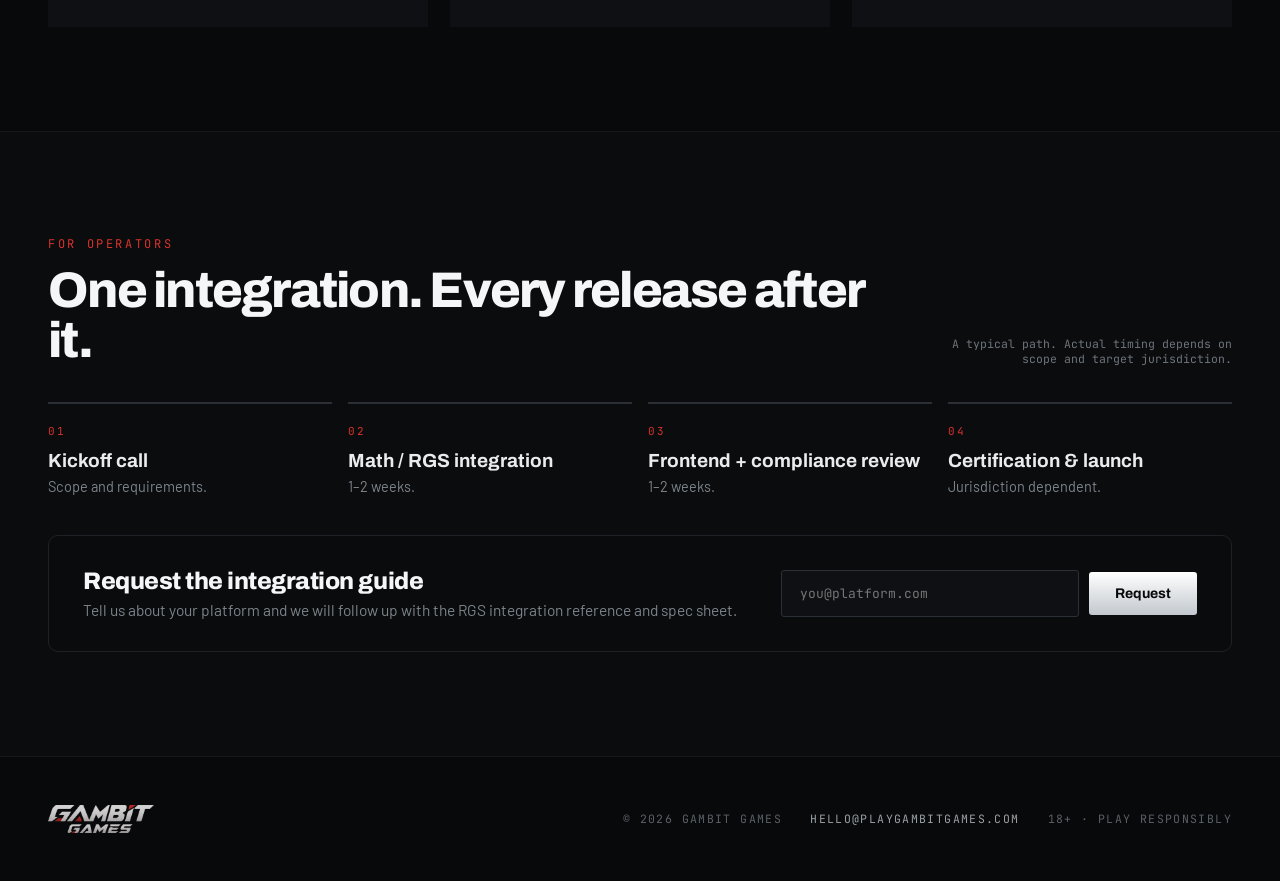
==== commit d3a6d101: "Advertise 10,667x, the figure the game actually shows players The game now carries two win-cap const" ====
--- a/index.html
+++ b/index.html
@@ -4,14 +4,14 @@
   <meta charset="UTF-8">
   <meta name="viewport" content="width=device-width, initial-scale=1.0">
   <title>Sweet Bomb or a Wild: 6x5 Candy Cascade Slot | Gambit Games</title>
-  <meta name="description" content="Gambit Games is a slot studio building on Stake Engine. Play the demo of Sweet Bomb or a Wild, a 6x5 candy cascade slot with 96.00% RTP and a 12,777x max win.">
+  <meta name="description" content="Gambit Games is a slot studio building on Stake Engine. Play the demo of Sweet Bomb or a Wild, a 6x5 candy cascade slot with 96.00% RTP and a 10,667x max win.">
 
   <!-- The site serves from the apex domain, so the canonical is pinned to the
        trailing-slash form used in sitemap.xml. -->
   <link rel="canonical" href="https://playgambitgames.com/">
 
   <meta property="og:title" content="Sweet Bomb or a Wild: 6x5 Candy Cascade Slot | Gambit Games">
-  <meta property="og:description" content="Gambit Games is a slot studio building on Stake Engine. Play the demo of Sweet Bomb or a Wild, a 6x5 candy cascade slot with 96.00% RTP and a 12,777x max win.">
+  <meta property="og:description" content="Gambit Games is a slot studio building on Stake Engine. Play the demo of Sweet Bomb or a Wild, a 6x5 candy cascade slot with 96.00% RTP and a 10,667x max win.">
   <meta property="og:type" content="website">
   <meta property="og:url" content="https://playgambitgames.com/">
   <meta property="og:site_name" content="Gambit Games">
@@ -21,7 +21,7 @@
   <meta property="og:image:alt" content="The Gambit Games wordmark on a dark grid, above the line: engineering the next generation of Stake Engine slots.">
   <meta name="twitter:card" content="summary_large_image">
   <meta name="twitter:title" content="Sweet Bomb or a Wild: 6x5 Candy Cascade Slot | Gambit Games">
-  <meta name="twitter:description" content="Gambit Games is a slot studio building on Stake Engine. Play the demo of Sweet Bomb or a Wild, a 6x5 candy cascade slot with 96.00% RTP and a 12,777x max win.">
+  <meta name="twitter:description" content="Gambit Games is a slot studio building on Stake Engine. Play the demo of Sweet Bomb or a Wild, a 6x5 candy cascade slot with 96.00% RTP and a 10,667x max win.">
   <meta name="twitter:image" content="https://playgambitgames.com/assets/img/og.png">
   <meta name="twitter:image:alt" content="The Gambit Games wordmark on a dark grid, above the line: engineering the next generation of Stake Engine slots.">
   <!-- Google's crawler falls back to /favicon.ico at the site root, so that file
@@ -558,7 +558,7 @@
         "@id": "https://playgambitgames.com/#sweet-bomb-or-a-wild",
         "name": "Sweet Bomb or a Wild",
         "url": "https://playgambitgames.com/sweet-bomb-or-a-wild/",
-        "description": "A 6x5 candy cascade slot built on Stake Engine. Pays-anywhere wins clear the grid, new symbols tumble in, and free-spin candy bombs worth up to x250 each add together. RTP 96.00%, max win 12,777x, high volatility. Playable as a browser demo.",
+        "description": "A 6x5 candy cascade slot built on Stake Engine. Pays-anywhere wins clear the grid, new symbols tumble in, and free-spin candy bombs worth up to x250 each add together. RTP 96.00%, max win 10,667x, high volatility. Playable as a browser demo.",
         "genre": ["Slot", "Casino"],
         "gamePlatform": "Web browser",
         "playMode": "SinglePlayer",
@@ -620,7 +620,7 @@
               </div>
               <div class="hero-stat">
                 <div class="hero-stat-k">Wincap</div>
-                <div class="hero-stat-v">12,777x</div>
+                <div class="hero-stat-v">10,667x</div>
               </div>
               <div class="hero-stat">
                 <div class="hero-stat-k">Volatility</div>
@@ -712,7 +712,7 @@
               <div class="spec-row"><span class="spec-k">Grid</span><span class="spec-v">6 × 5</span></div>
               <div class="spec-row"><span class="spec-k">Ways to win</span><span class="spec-v">Pays anywhere</span></div>
               <div class="spec-row"><span class="spec-k">RTP</span><span class="spec-v">96.00%</span></div>
-              <div class="spec-row"><span class="spec-k">Max win</span><span class="spec-v">12,777x</span></div>
+              <div class="spec-row"><span class="spec-k">Max win</span><span class="spec-v">10,667x</span></div>
               <div class="spec-row"><span class="spec-k">Max multiplier</span><span class="spec-v">x250 per bomb</span></div>
               <div class="spec-row"><span class="spec-k">Volatility</span><span class="spec-v">High</span></div>
               <div class="spec-row"><span class="spec-k">RGS</span><span class="spec-v">Stake Engine</span></div>
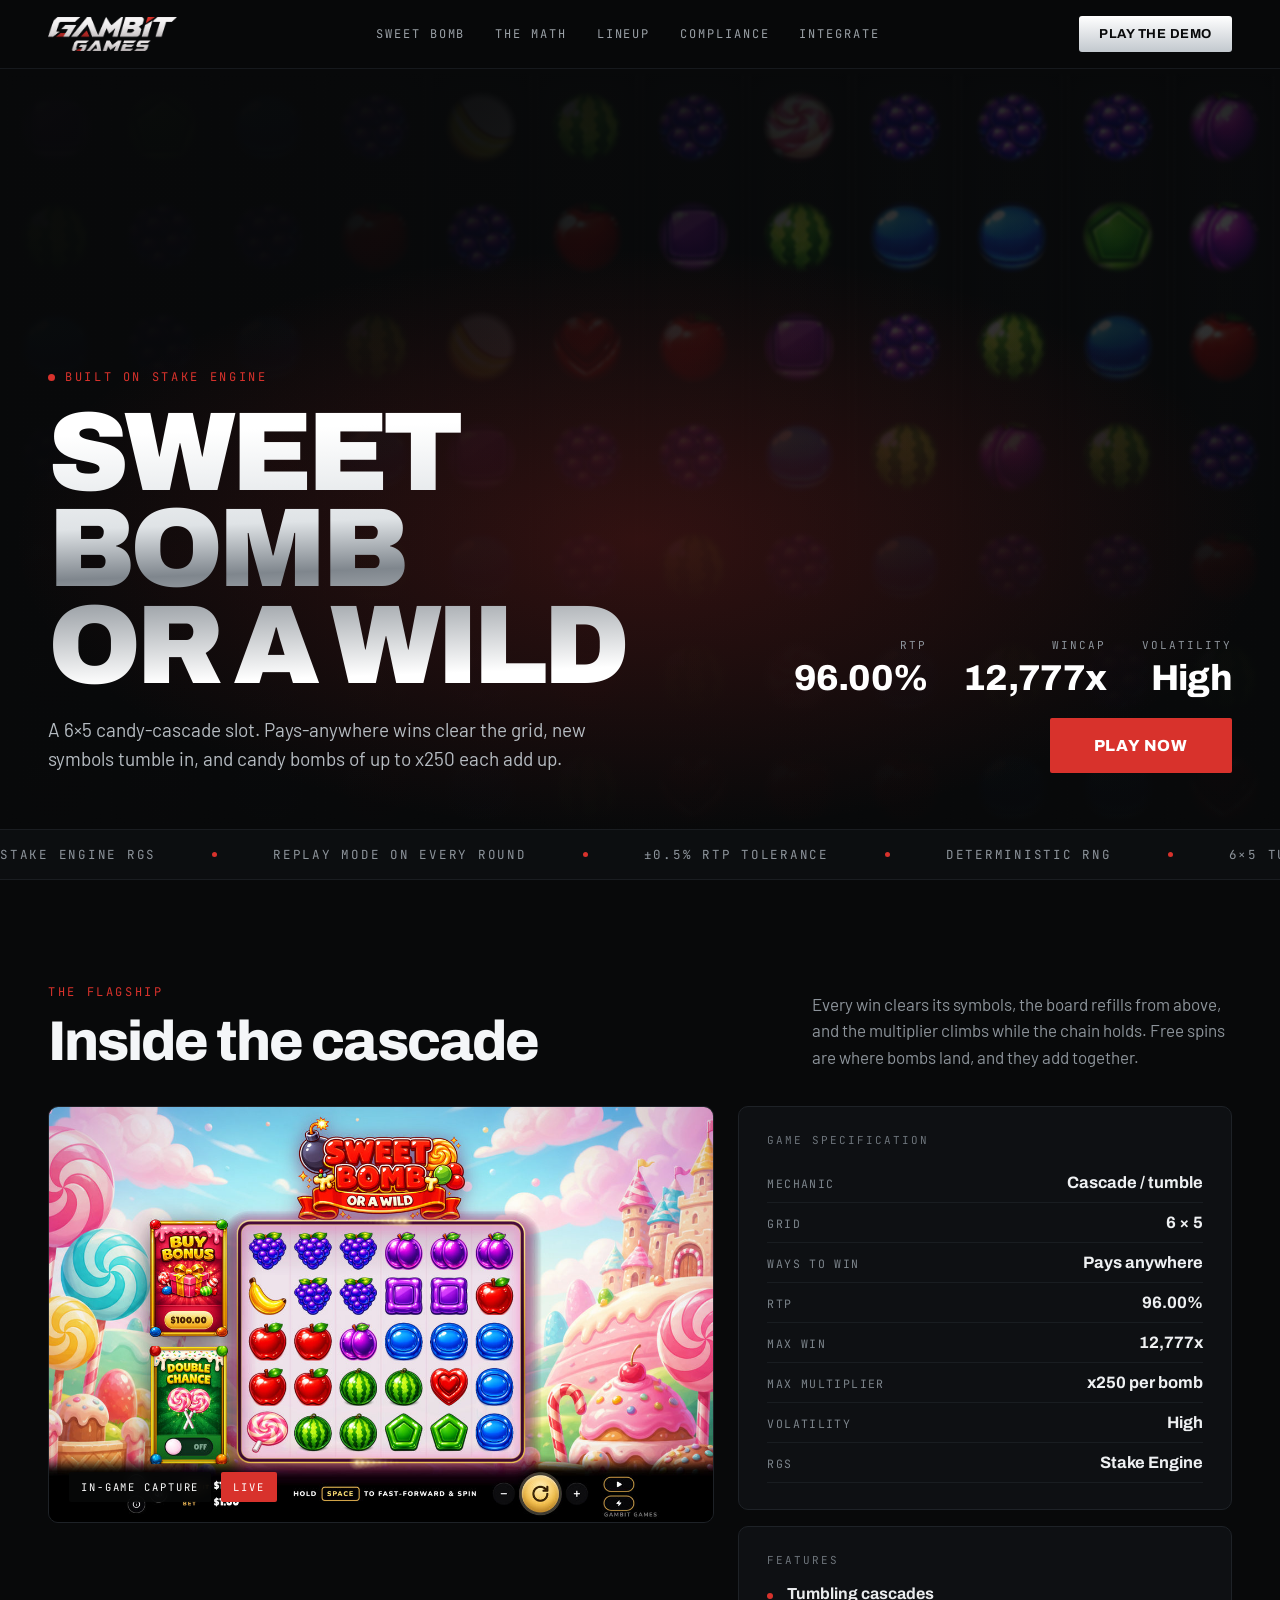
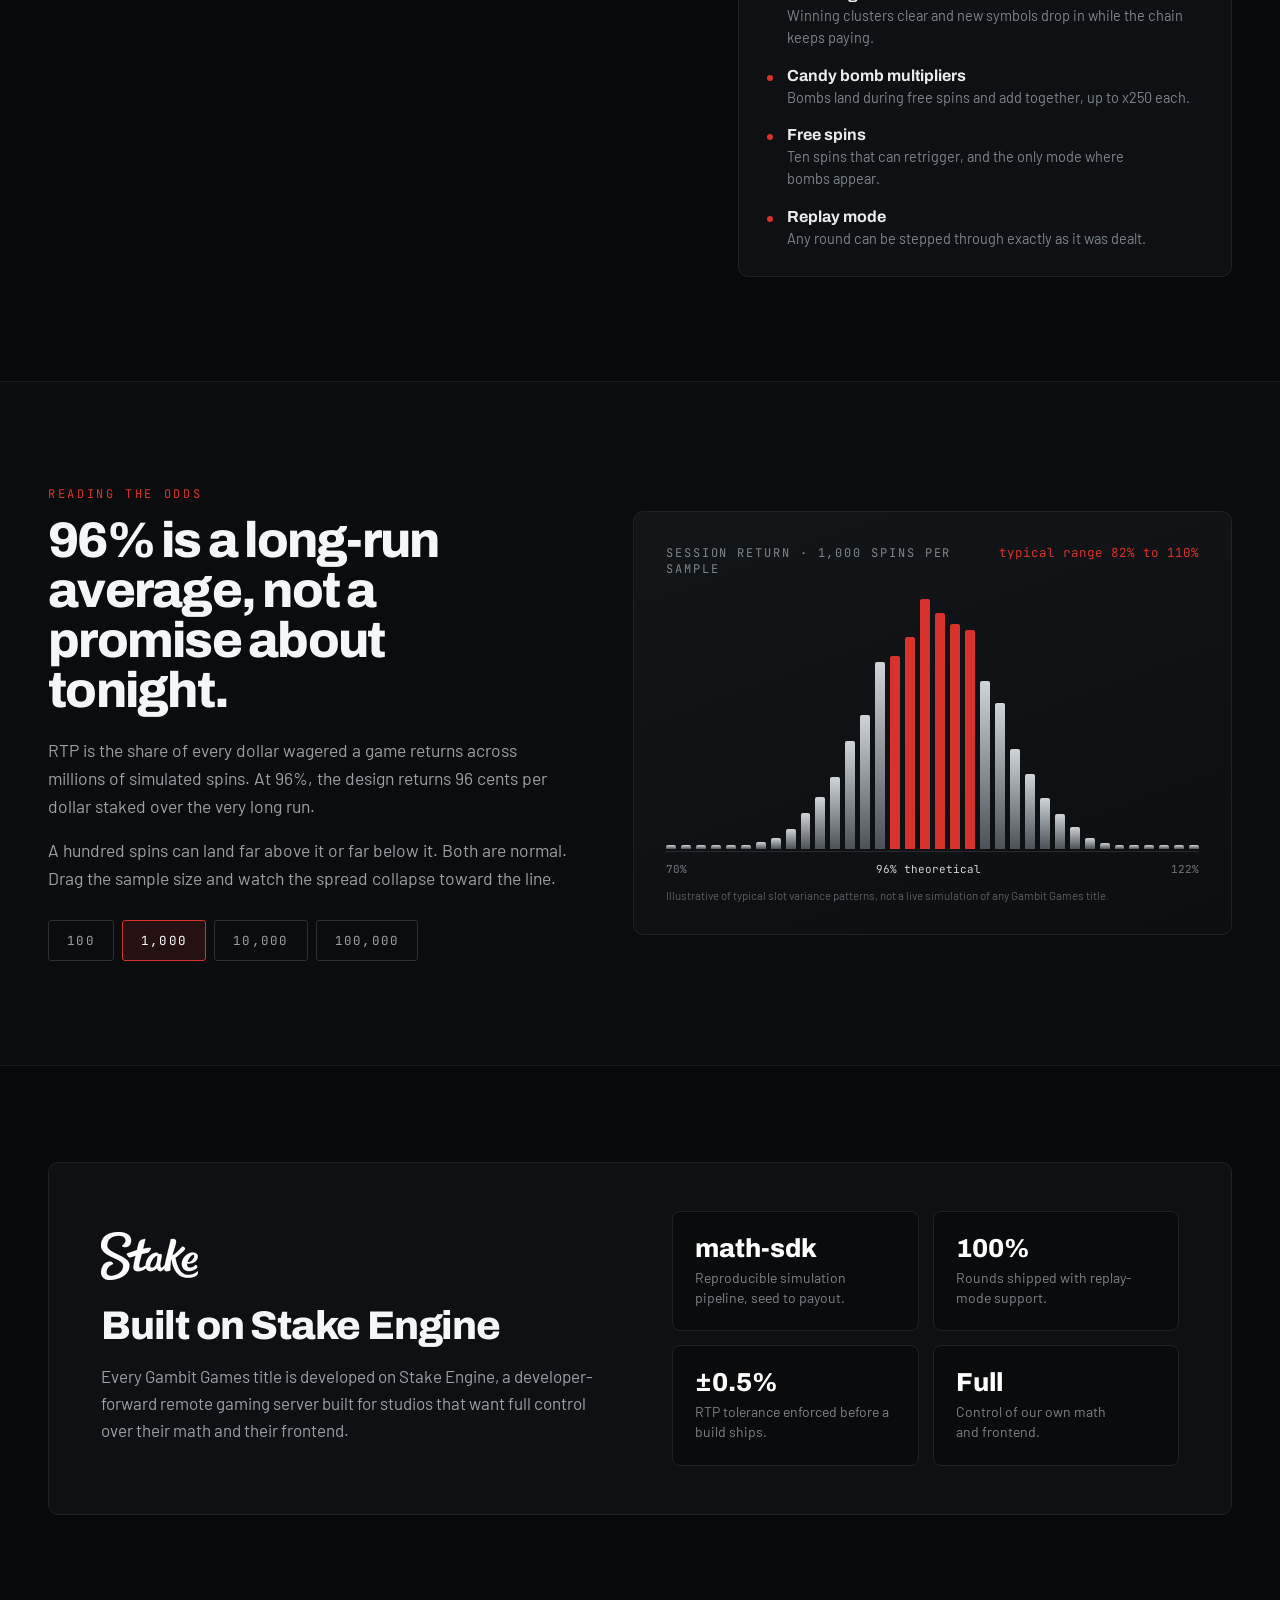
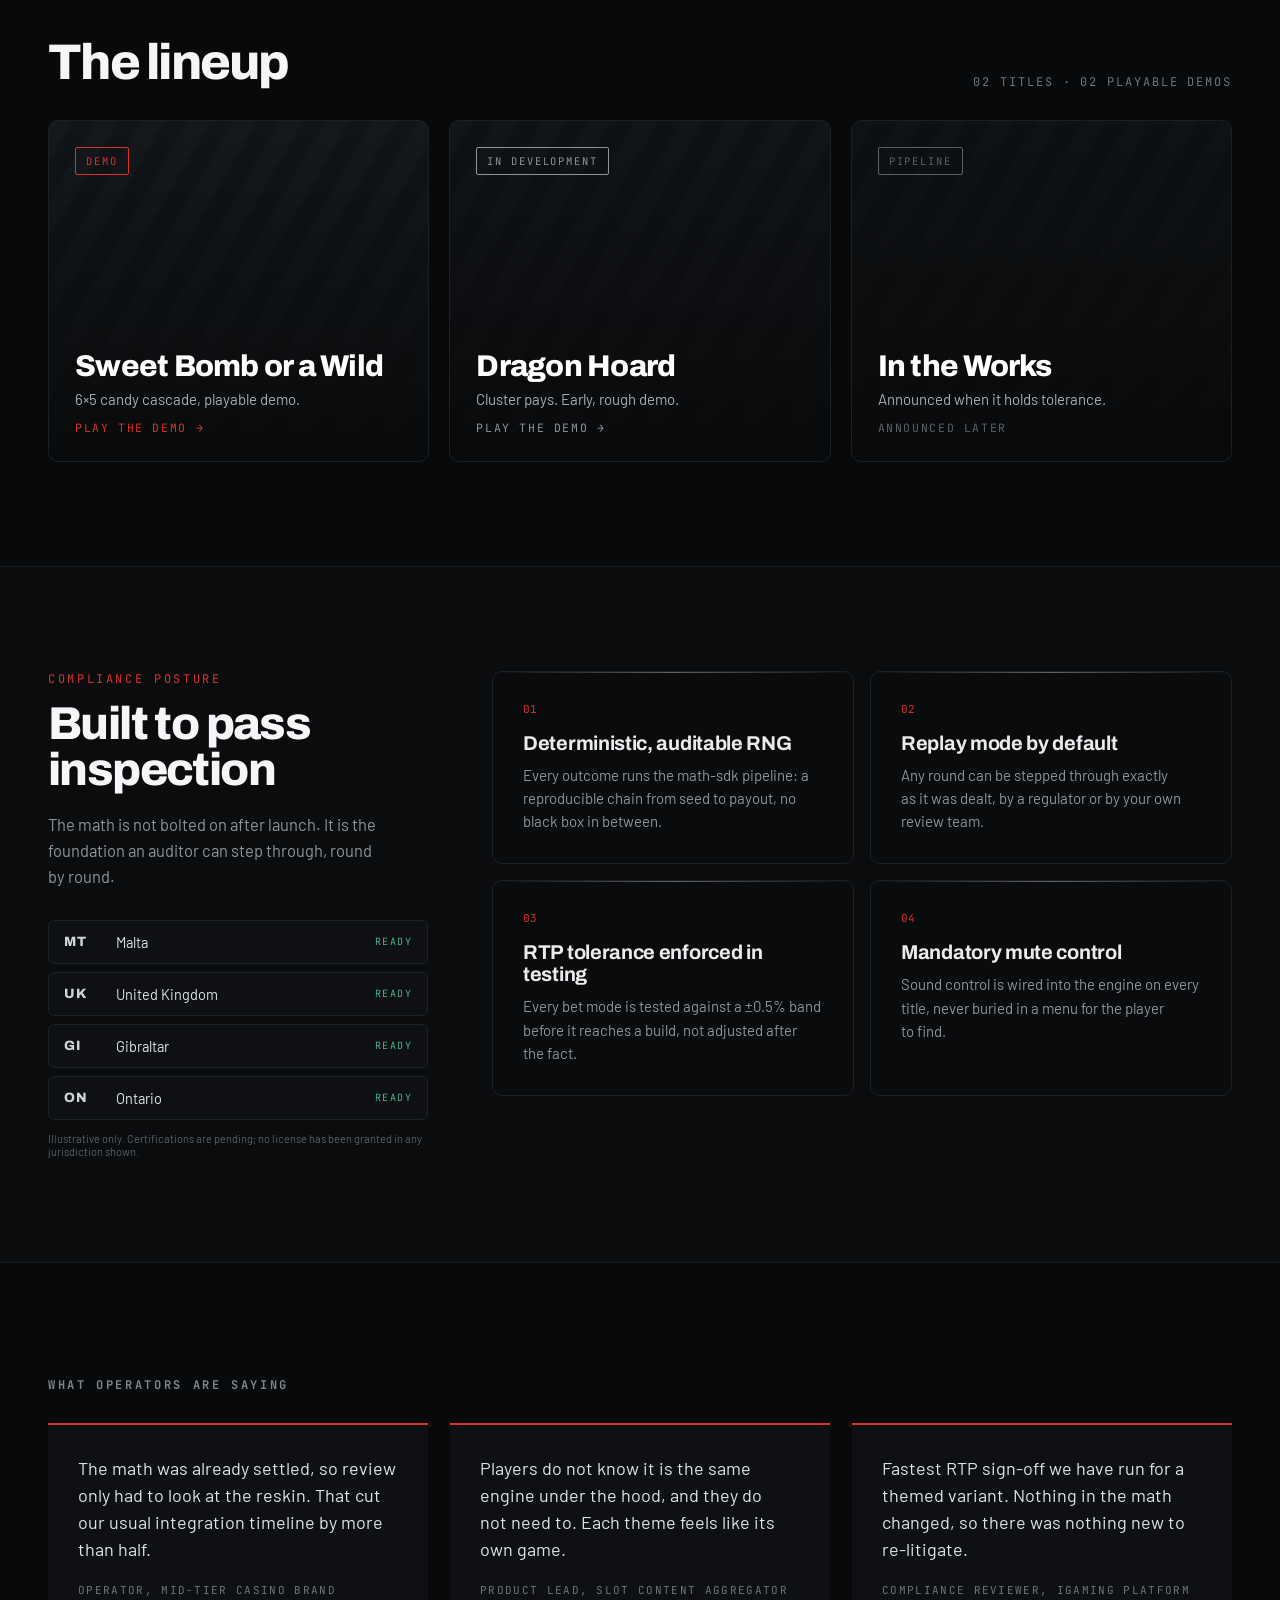
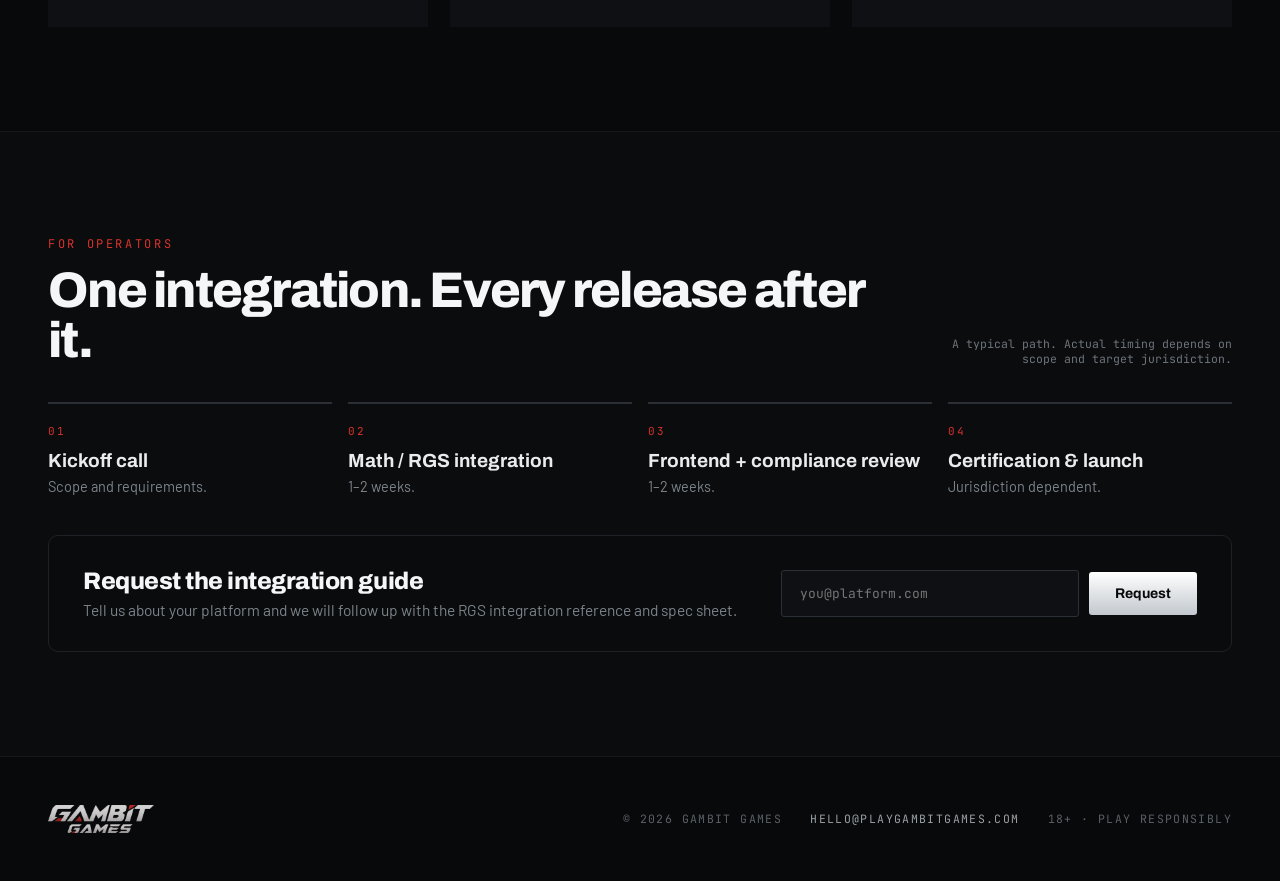
==== commit 9d7ecc61: "Follow the submission pass, which split the max win into two figures The scheduled refresh has been " ====
--- a/index.html
+++ b/index.html
@@ -4,14 +4,14 @@
   <meta charset="UTF-8">
   <meta name="viewport" content="width=device-width, initial-scale=1.0">
   <title>Sweet Bomb or a Wild: 6x5 Candy Cascade Slot | Gambit Games</title>
-  <meta name="description" content="Gambit Games is a slot studio building on Stake Engine. Play the demo of Sweet Bomb or a Wild, a 6x5 candy cascade slot with 96.00% RTP and a 10,667x max win.">
+  <meta name="description" content="Gambit Games is a slot studio building on Stake Engine. Play the demo of Sweet Bomb or a Wild, a 6x5 candy cascade slot with 96.00% RTP and a 12,777x max win.">
 
   <!-- The site serves from the apex domain, so the canonical is pinned to the
        trailing-slash form used in sitemap.xml. -->
   <link rel="canonical" href="https://playgambitgames.com/">
 
   <meta property="og:title" content="Sweet Bomb or a Wild: 6x5 Candy Cascade Slot | Gambit Games">
-  <meta property="og:description" content="Gambit Games is a slot studio building on Stake Engine. Play the demo of Sweet Bomb or a Wild, a 6x5 candy cascade slot with 96.00% RTP and a 10,667x max win.">
+  <meta property="og:description" content="Gambit Games is a slot studio building on Stake Engine. Play the demo of Sweet Bomb or a Wild, a 6x5 candy cascade slot with 96.00% RTP and a 12,777x max win.">
   <meta property="og:type" content="website">
   <meta property="og:url" content="https://playgambitgames.com/">
   <meta property="og:site_name" content="Gambit Games">
@@ -21,7 +21,7 @@
   <meta property="og:image:alt" content="The Gambit Games wordmark on a dark grid, above the line: engineering the next generation of Stake Engine slots.">
   <meta name="twitter:card" content="summary_large_image">
   <meta name="twitter:title" content="Sweet Bomb or a Wild: 6x5 Candy Cascade Slot | Gambit Games">
-  <meta name="twitter:description" content="Gambit Games is a slot studio building on Stake Engine. Play the demo of Sweet Bomb or a Wild, a 6x5 candy cascade slot with 96.00% RTP and a 10,667x max win.">
+  <meta name="twitter:description" content="Gambit Games is a slot studio building on Stake Engine. Play the demo of Sweet Bomb or a Wild, a 6x5 candy cascade slot with 96.00% RTP and a 12,777x max win.">
   <meta name="twitter:image" content="https://playgambitgames.com/assets/img/og.png">
   <meta name="twitter:image:alt" content="The Gambit Games wordmark on a dark grid, above the line: engineering the next generation of Stake Engine slots.">
   <!-- Google's crawler falls back to /favicon.ico at the site root, so that file
@@ -558,7 +558,7 @@
         "@id": "https://playgambitgames.com/#sweet-bomb-or-a-wild",
         "name": "Sweet Bomb or a Wild",
         "url": "https://playgambitgames.com/sweet-bomb-or-a-wild/",
-        "description": "A 6x5 candy cascade slot built on Stake Engine. Pays-anywhere wins clear the grid, new symbols tumble in, and free-spin candy bombs worth up to x250 each add together. RTP 96.00%, max win 10,667x, high volatility. Playable as a browser demo.",
+        "description": "A 6x5 candy cascade slot built on Stake Engine. Pays-anywhere wins clear the grid, new symbols tumble in, and free-spin candy bombs worth up to x250 each add together. RTP 96.00%, max win 12,777x, high volatility. Playable as a browser demo.",
         "genre": ["Slot", "Casino"],
         "gamePlatform": "Web browser",
         "playMode": "SinglePlayer",
@@ -620,7 +620,7 @@
               </div>
               <div class="hero-stat">
                 <div class="hero-stat-k">Wincap</div>
-                <div class="hero-stat-v">10,667x</div>
+                <div class="hero-stat-v">12,777x</div>
               </div>
               <div class="hero-stat">
                 <div class="hero-stat-k">Volatility</div>
@@ -712,7 +712,7 @@
               <div class="spec-row"><span class="spec-k">Grid</span><span class="spec-v">6 × 5</span></div>
               <div class="spec-row"><span class="spec-k">Ways to win</span><span class="spec-v">Pays anywhere</span></div>
               <div class="spec-row"><span class="spec-k">RTP</span><span class="spec-v">96.00%</span></div>
-              <div class="spec-row"><span class="spec-k">Max win</span><span class="spec-v">10,667x</span></div>
+              <div class="spec-row"><span class="spec-k">Max win</span><span class="spec-v">12,777x</span></div>
               <div class="spec-row"><span class="spec-k">Max multiplier</span><span class="spec-v">x250 per bomb</span></div>
               <div class="spec-row"><span class="spec-k">Volatility</span><span class="spec-v">High</span></div>
               <div class="spec-row"><span class="spec-k">RGS</span><span class="spec-v">Stake Engine</span></div>
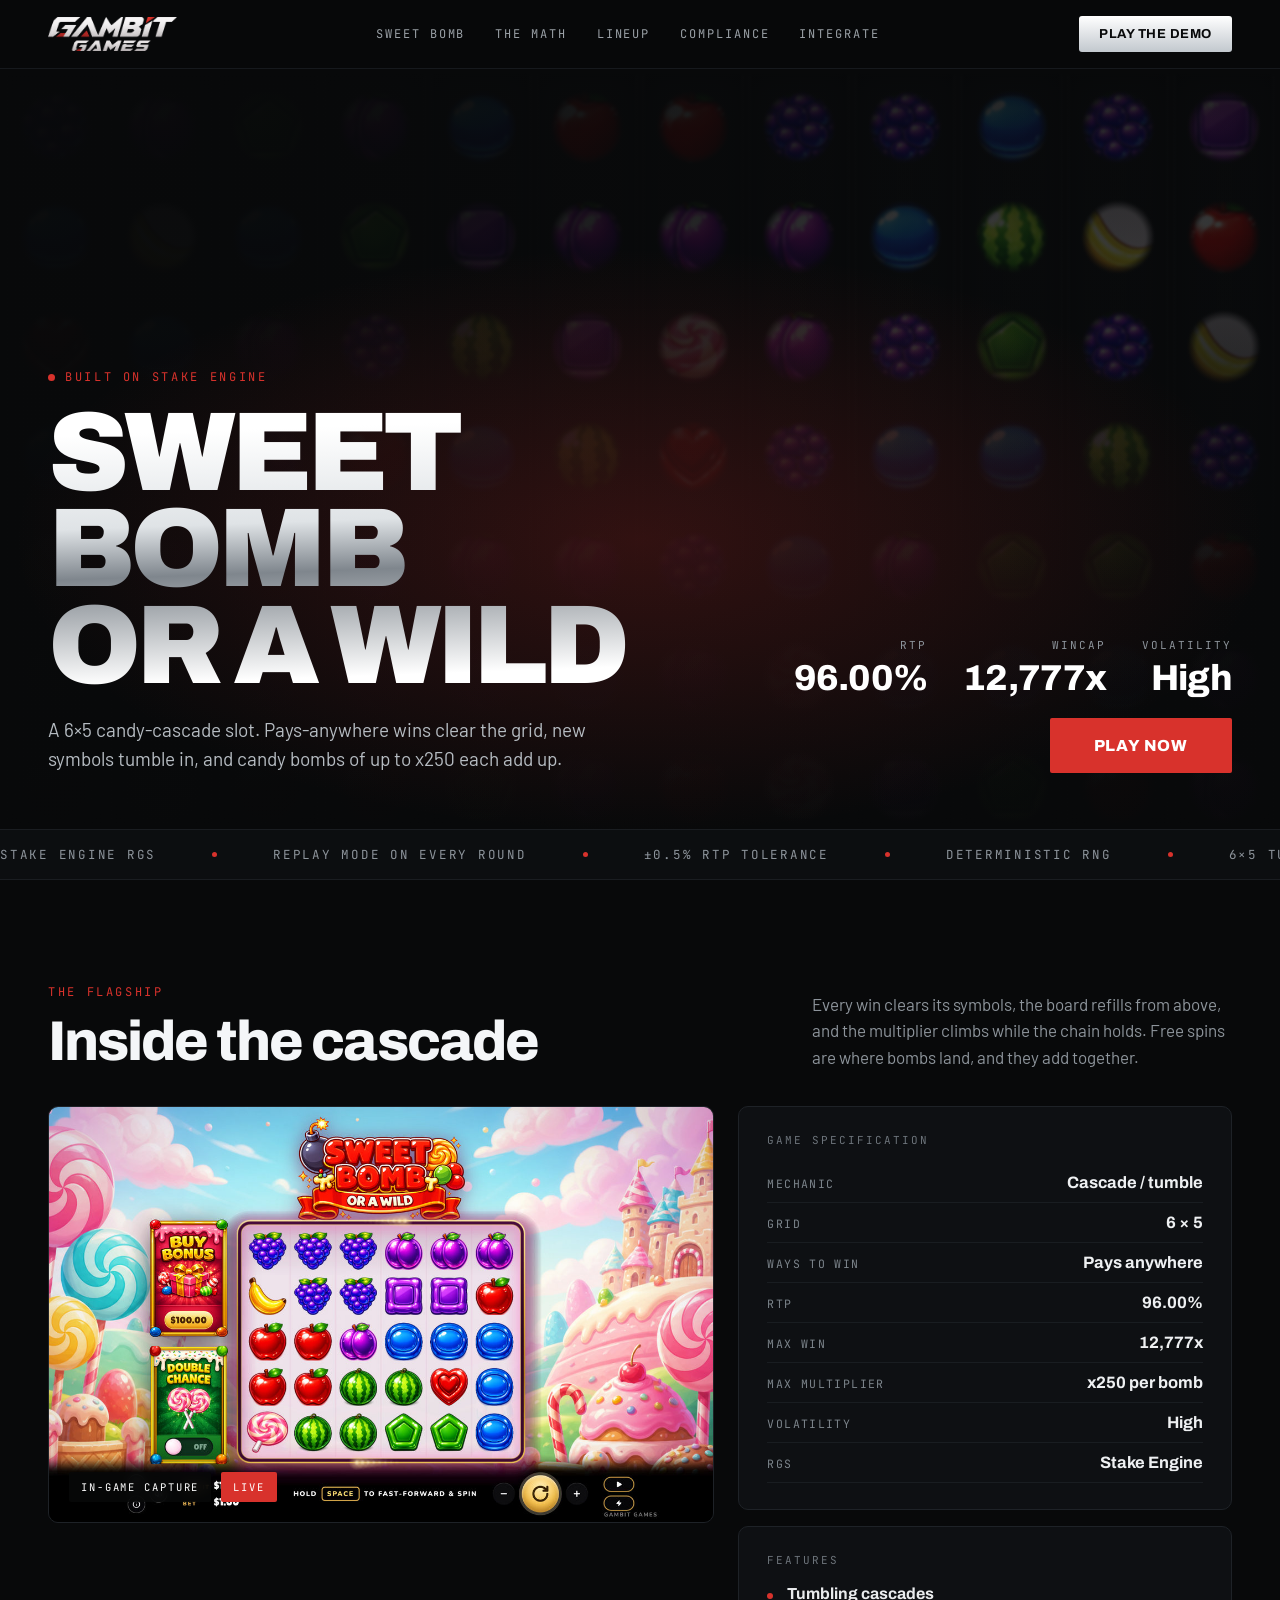
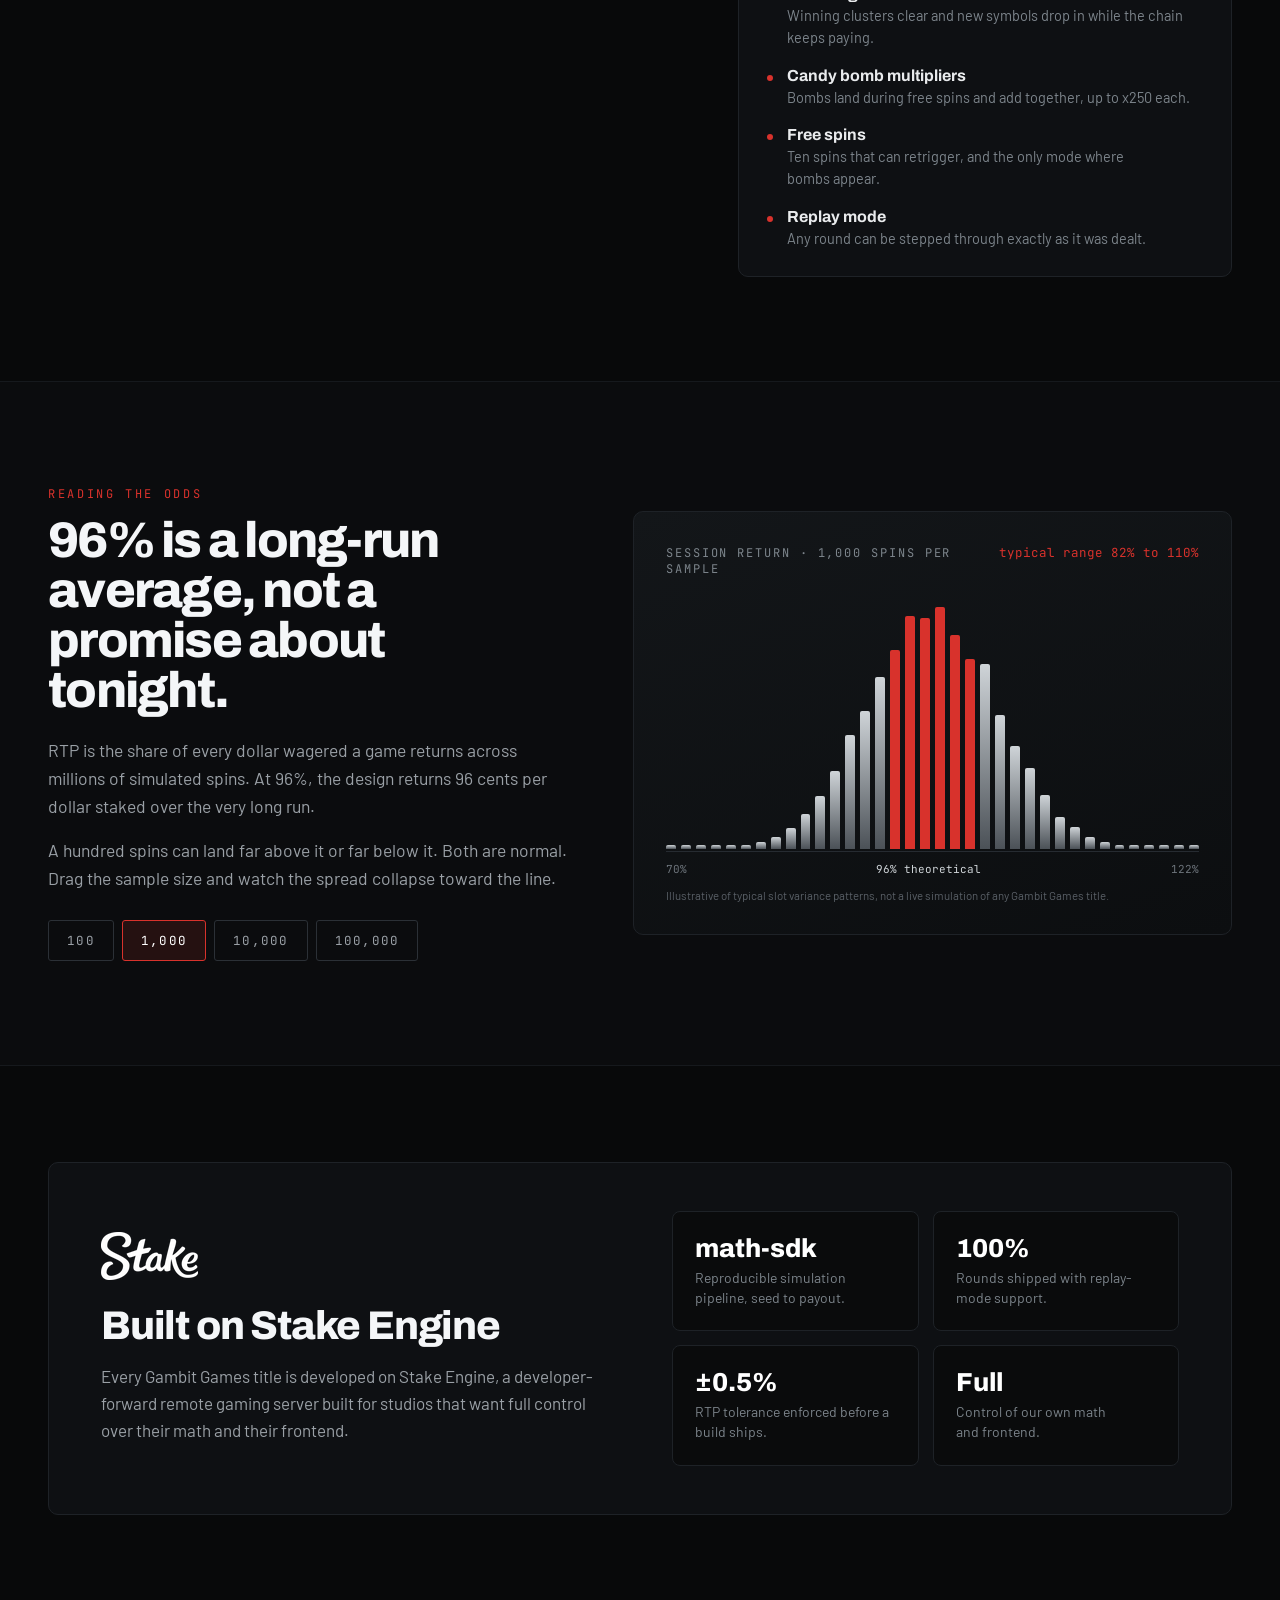
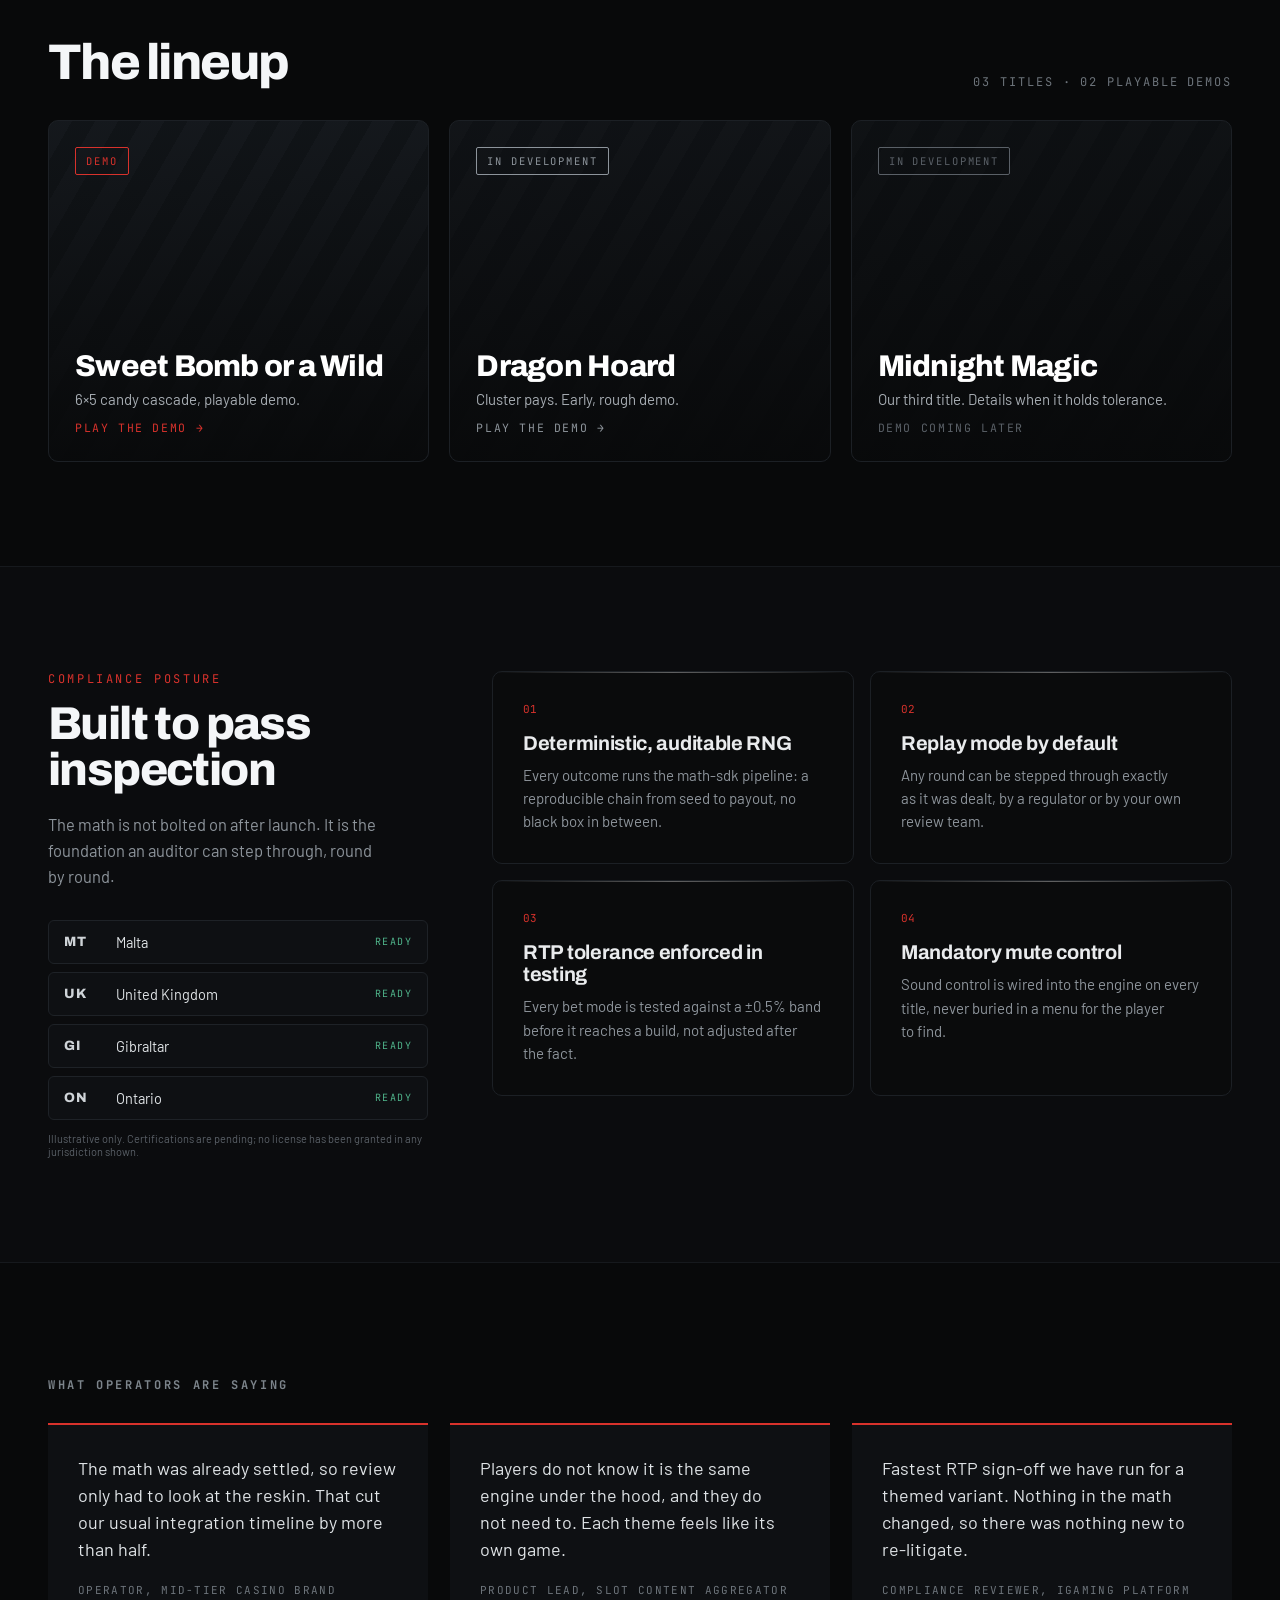
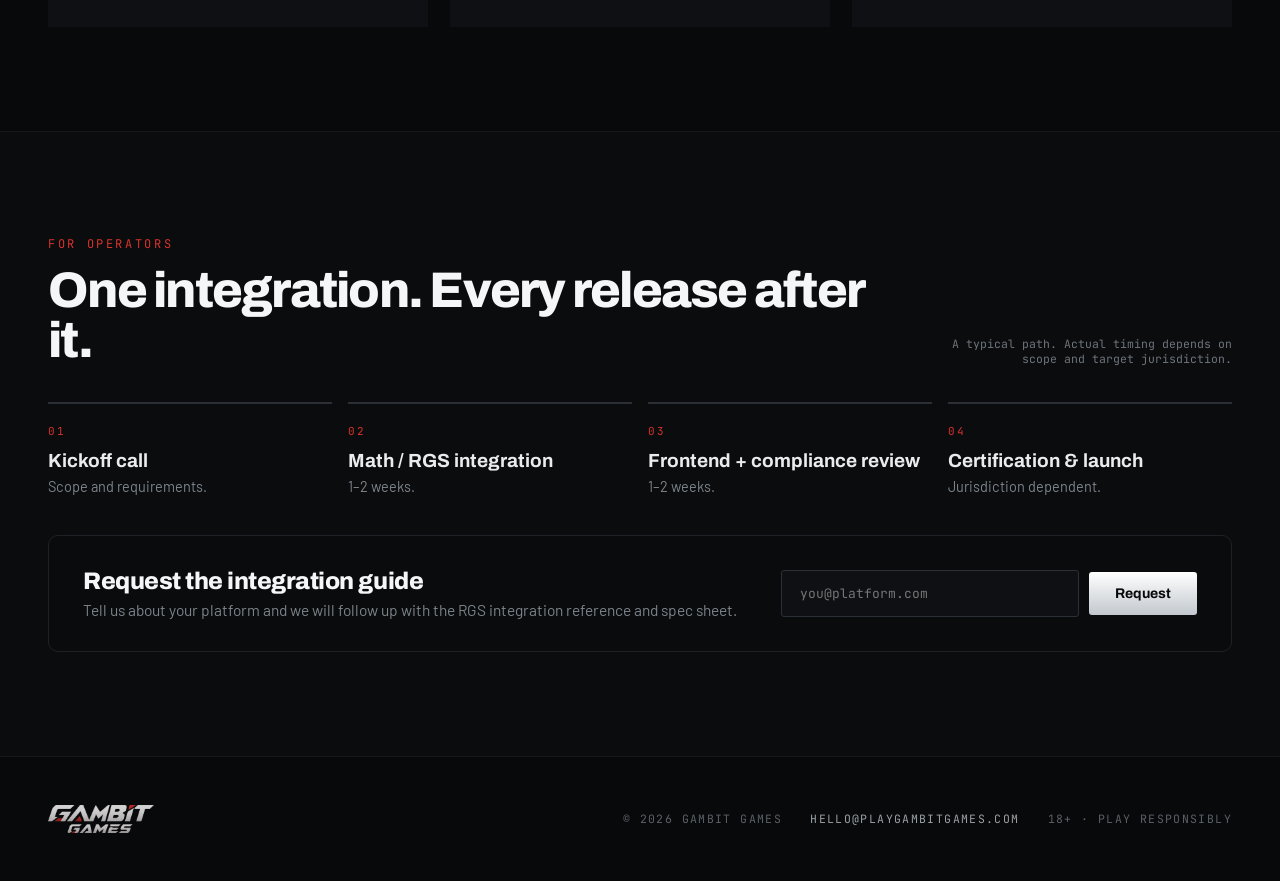
==== commit 6a287721: "Add Midnight Magic to the lineup Replace the unnamed Pipeline placeholder card with the studio's thi" ====
--- a/index.html
+++ b/index.html
@@ -856,7 +856,7 @@
     <section id="lineup" class="wrap sec-lineup">
       <div class="lineup-head">
         <h2 class="lineup-h2">The lineup</h2>
-        <span class="lineup-count">02 titles · 02 playable demos</span>
+        <span class="lineup-count">03 titles · 02 playable demos</span>
       </div>
       <div class="lineup-grid">
         <a class="lineup-card" href="/sweet-bomb-or-a-wild/" style="background:repeating-linear-gradient(120deg,#171b20 0 20px,#12161a 20px 40px)">
@@ -884,11 +884,11 @@
         <div class="lineup-card" style="background:repeating-linear-gradient(120deg,#111417 0 20px,#0e1114 20px 40px)">
           <div class="lineup-veil" aria-hidden="true"></div>
           <div class="lineup-body">
-            <div class="lineup-tag" style="color:#5a6067">Pipeline</div>
+            <div class="lineup-tag" style="color:#5a6067">In development</div>
             <div>
-              <h3 class="lineup-t">In the Works</h3>
-              <p class="lineup-d">Announced when it holds tolerance.</p>
-              <div class="lineup-cta" style="color:#5a6067">Announced later</div>
+              <h3 class="lineup-t">Midnight Magic</h3>
+              <p class="lineup-d">Our third title. Details when it holds tolerance.</p>
+              <div class="lineup-cta" style="color:#5a6067">Demo coming later</div>
             </div>
           </div>
         </div>
